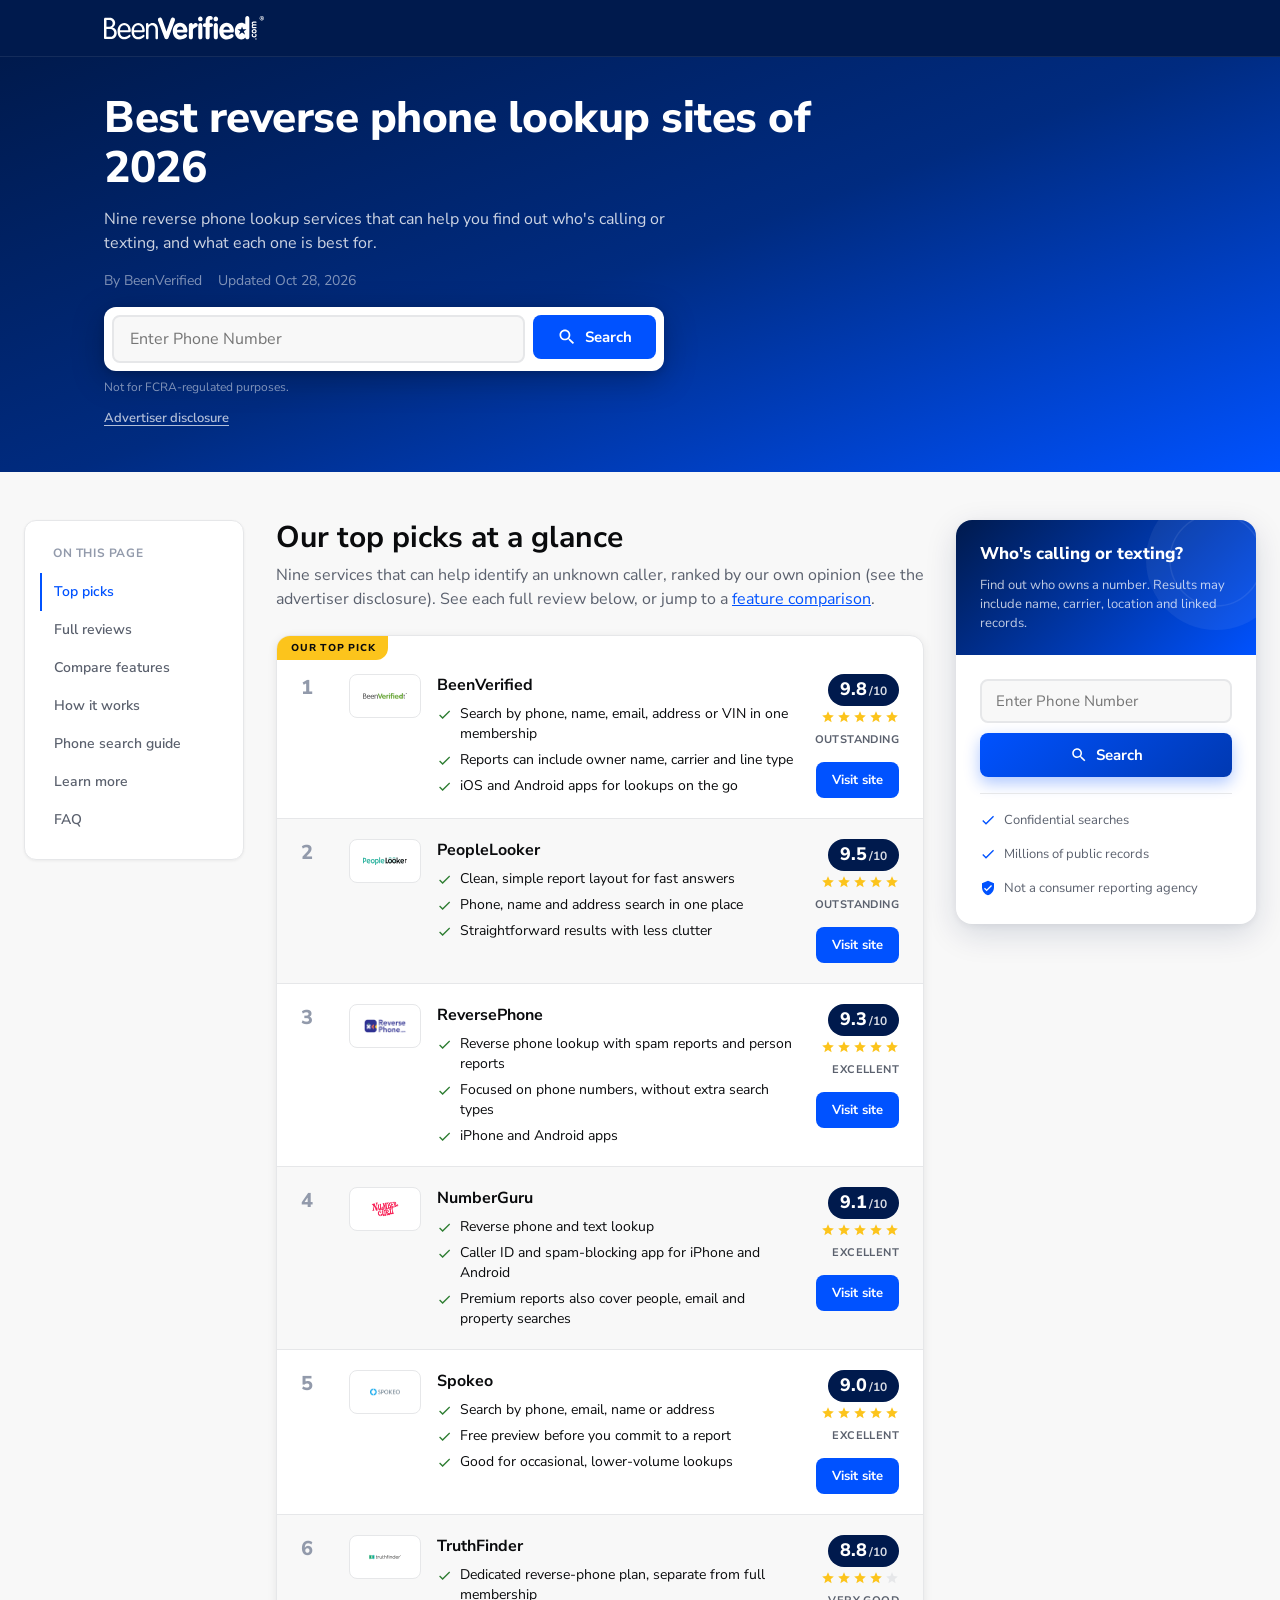
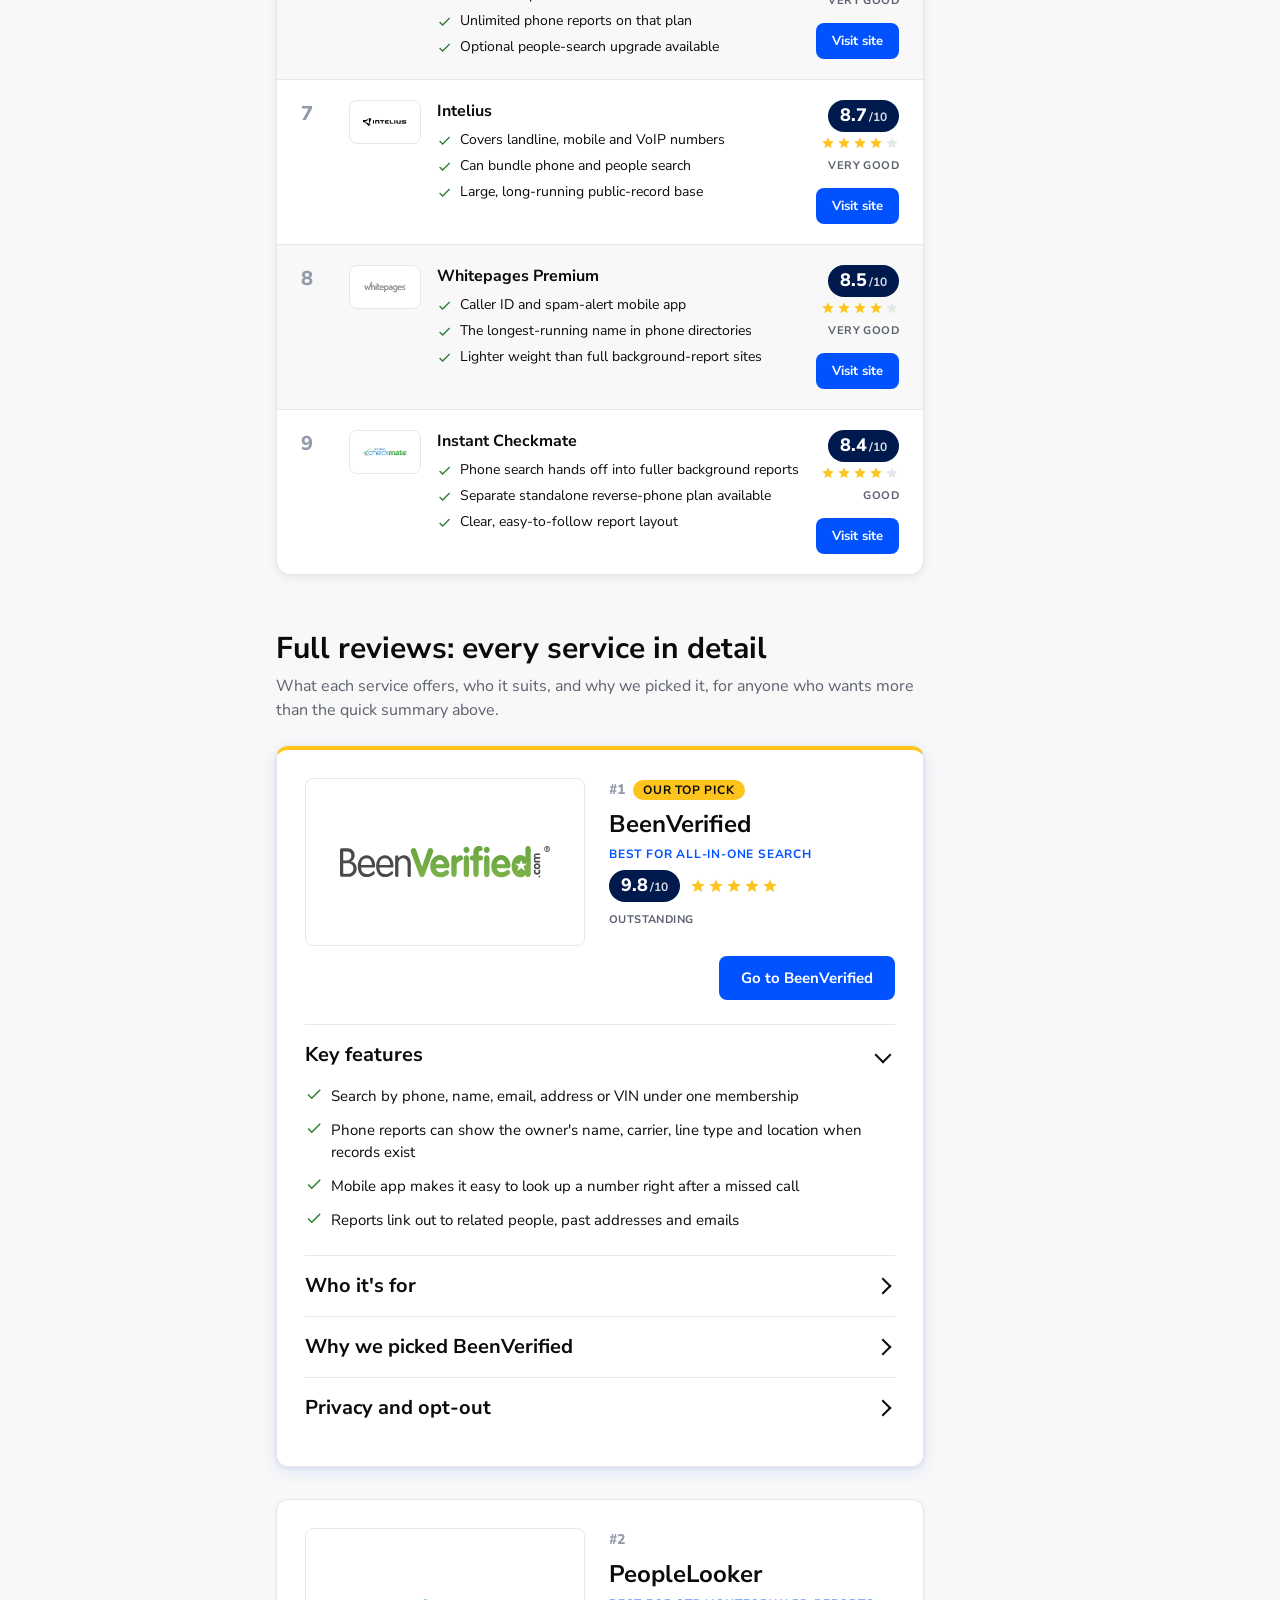
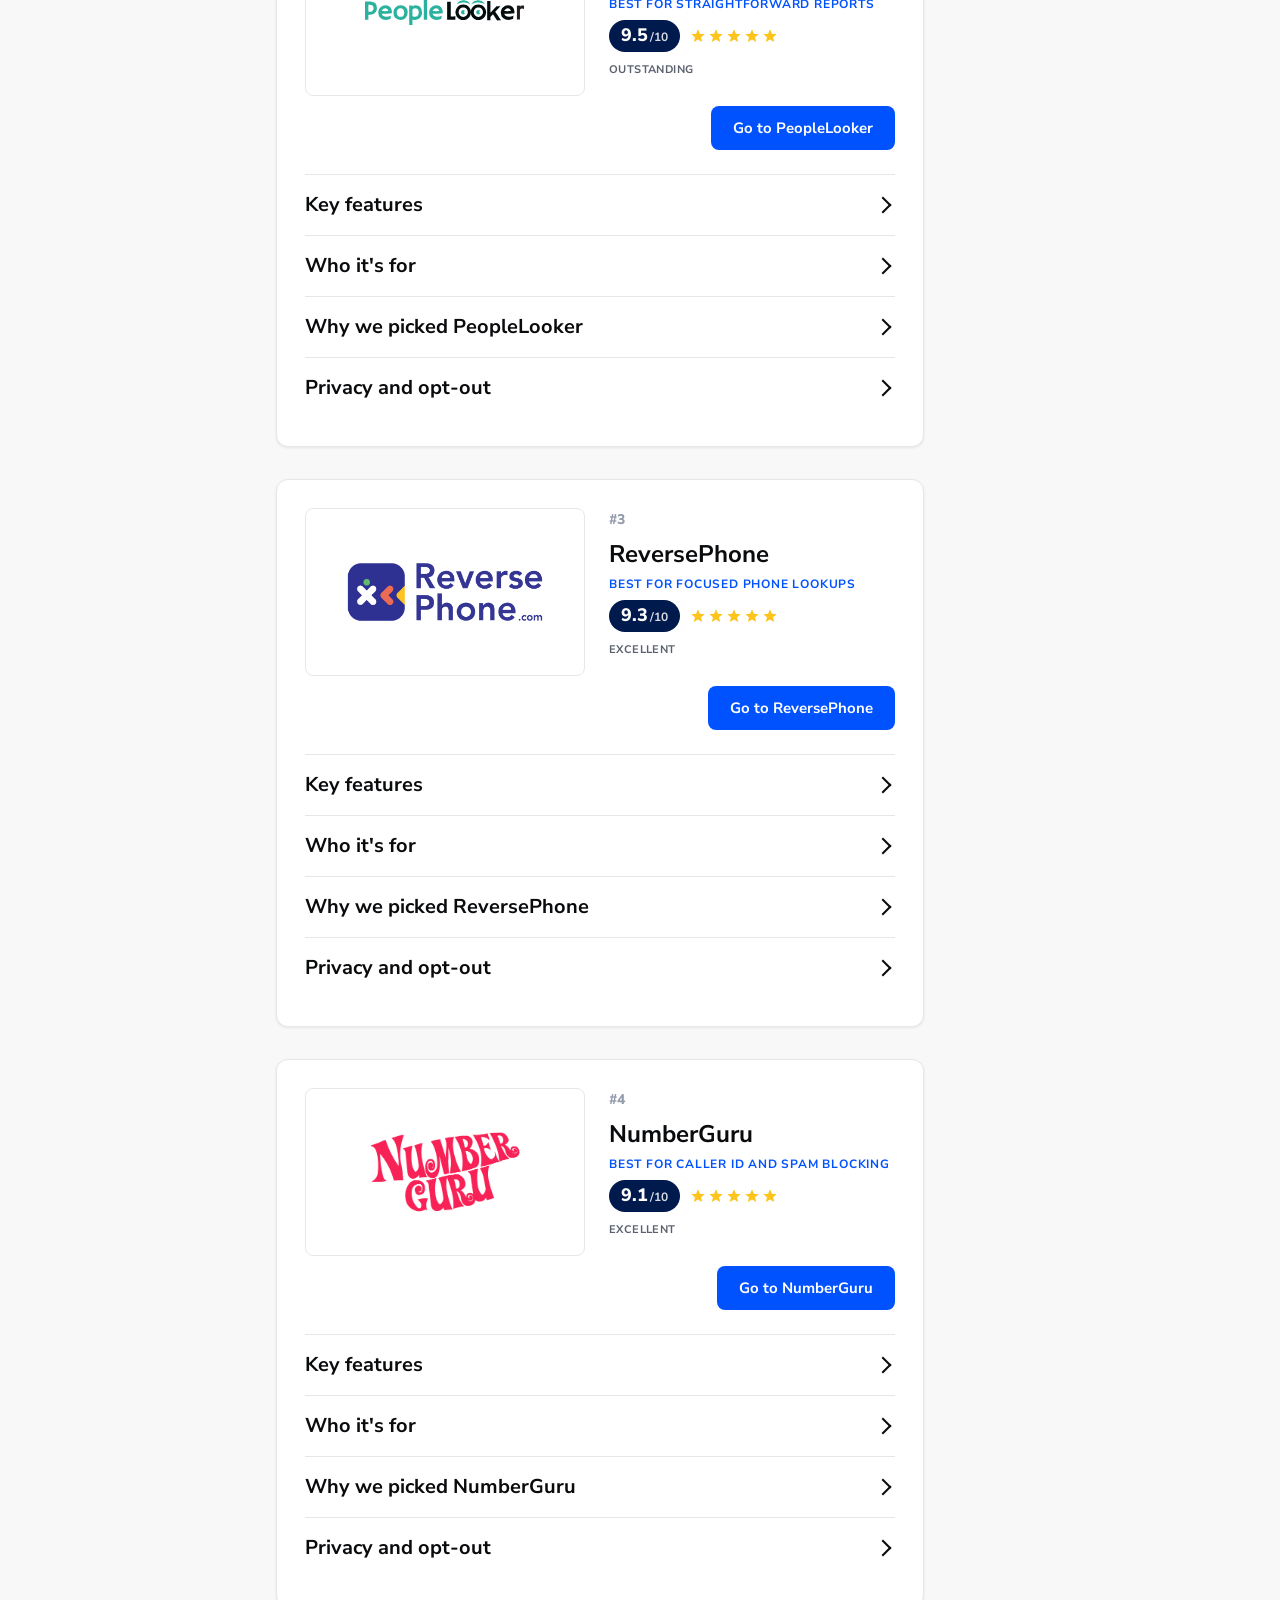
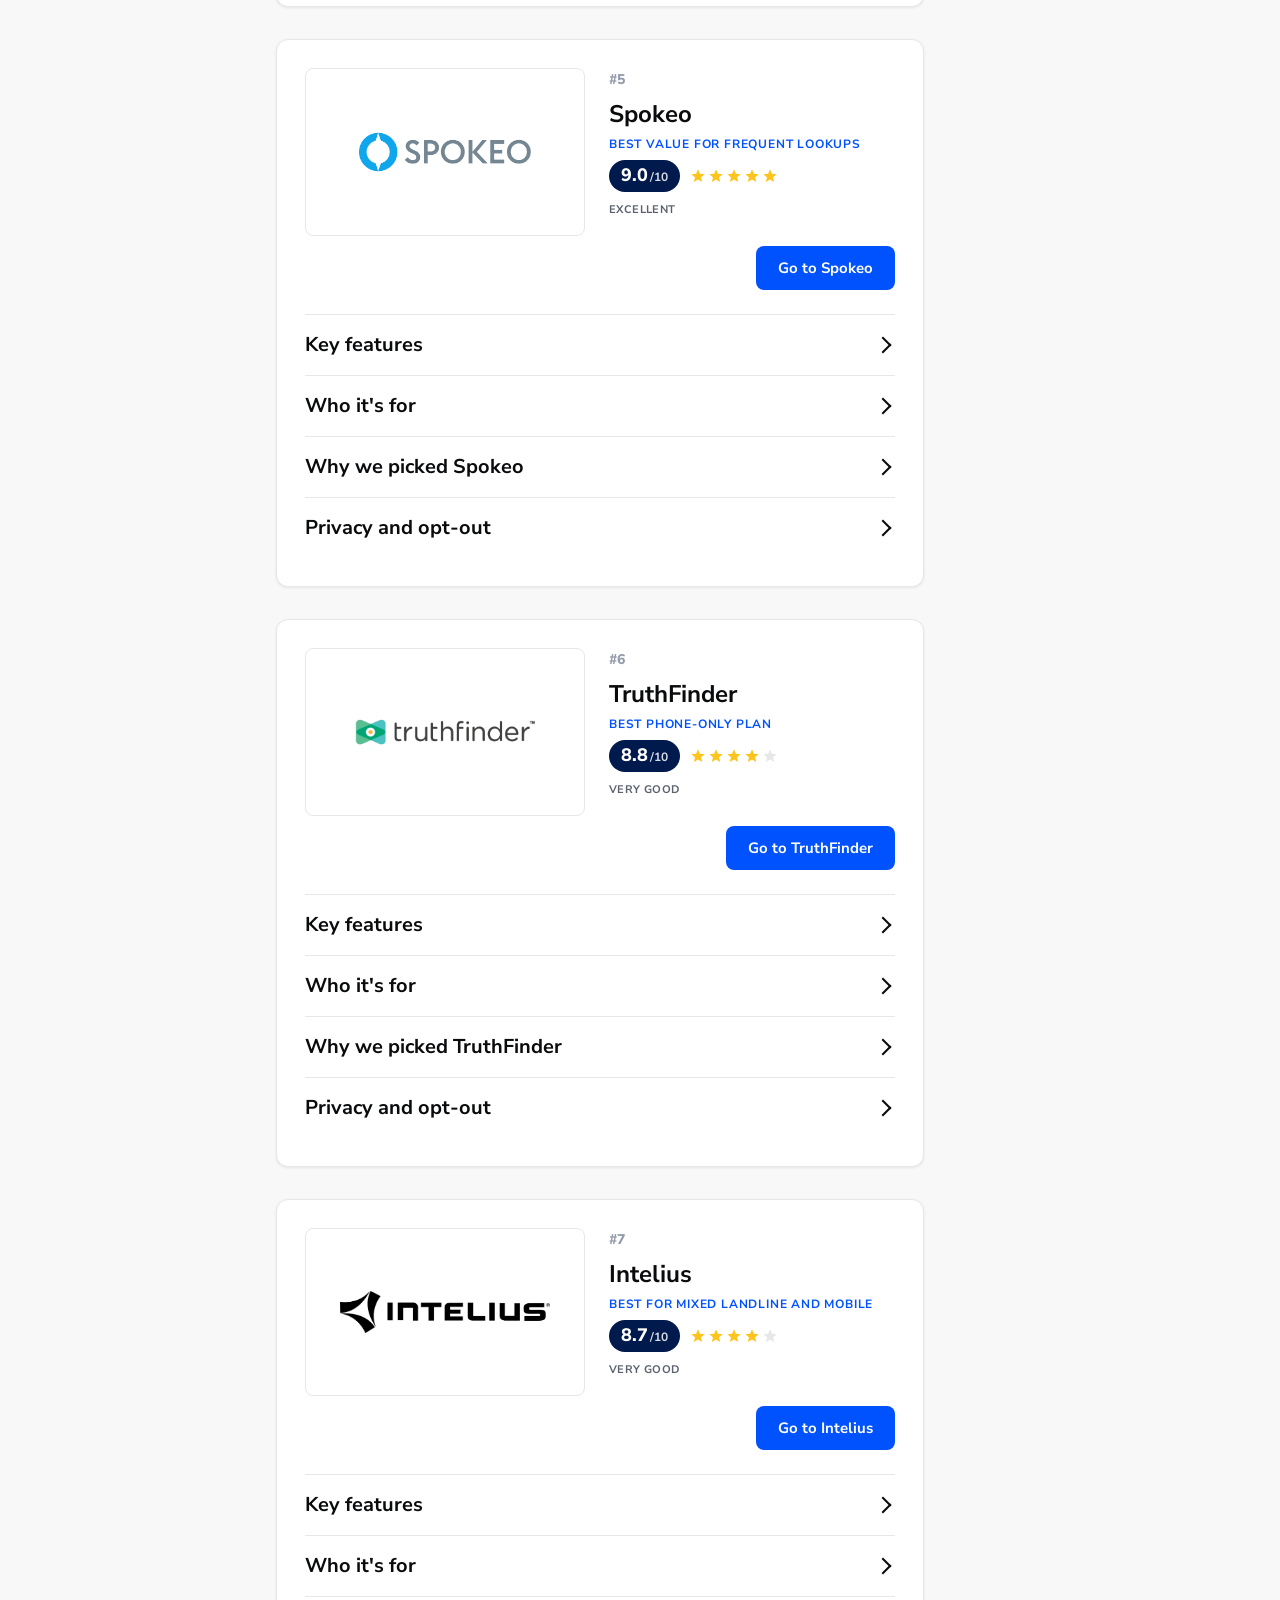
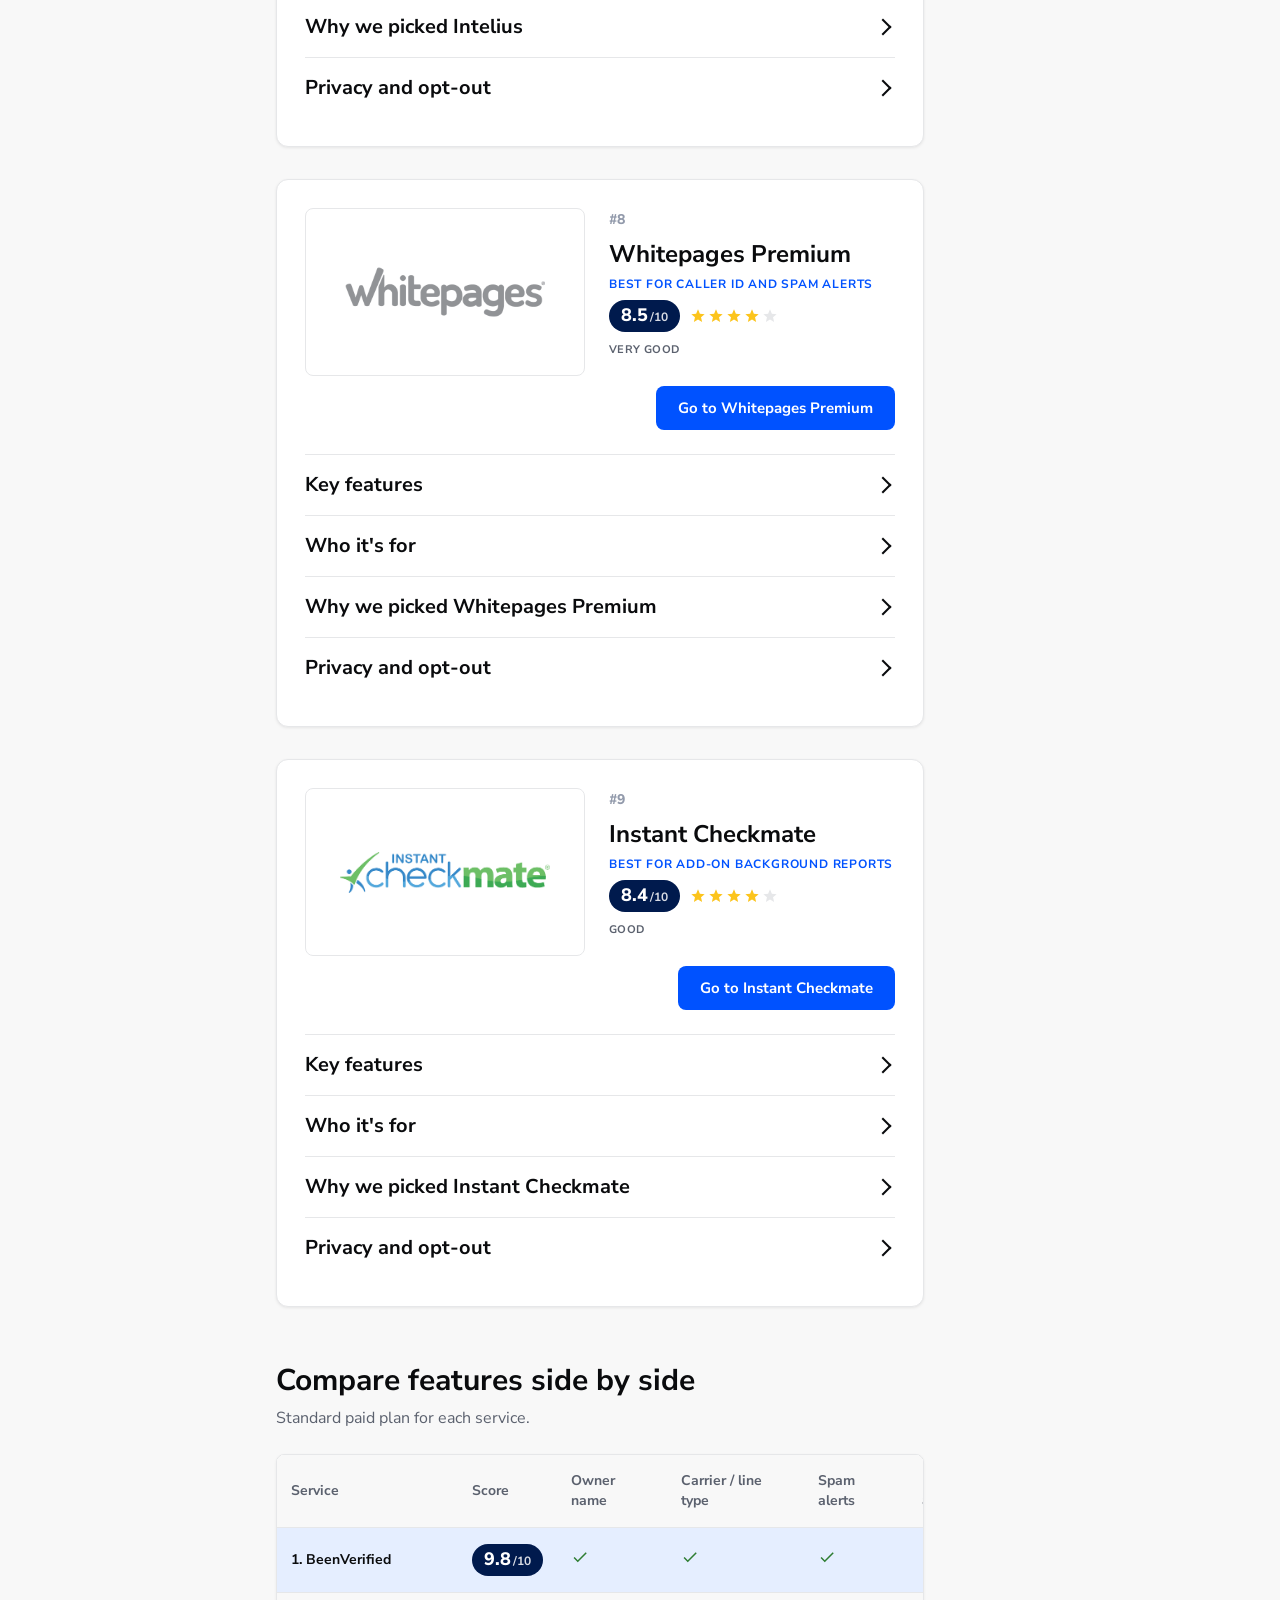
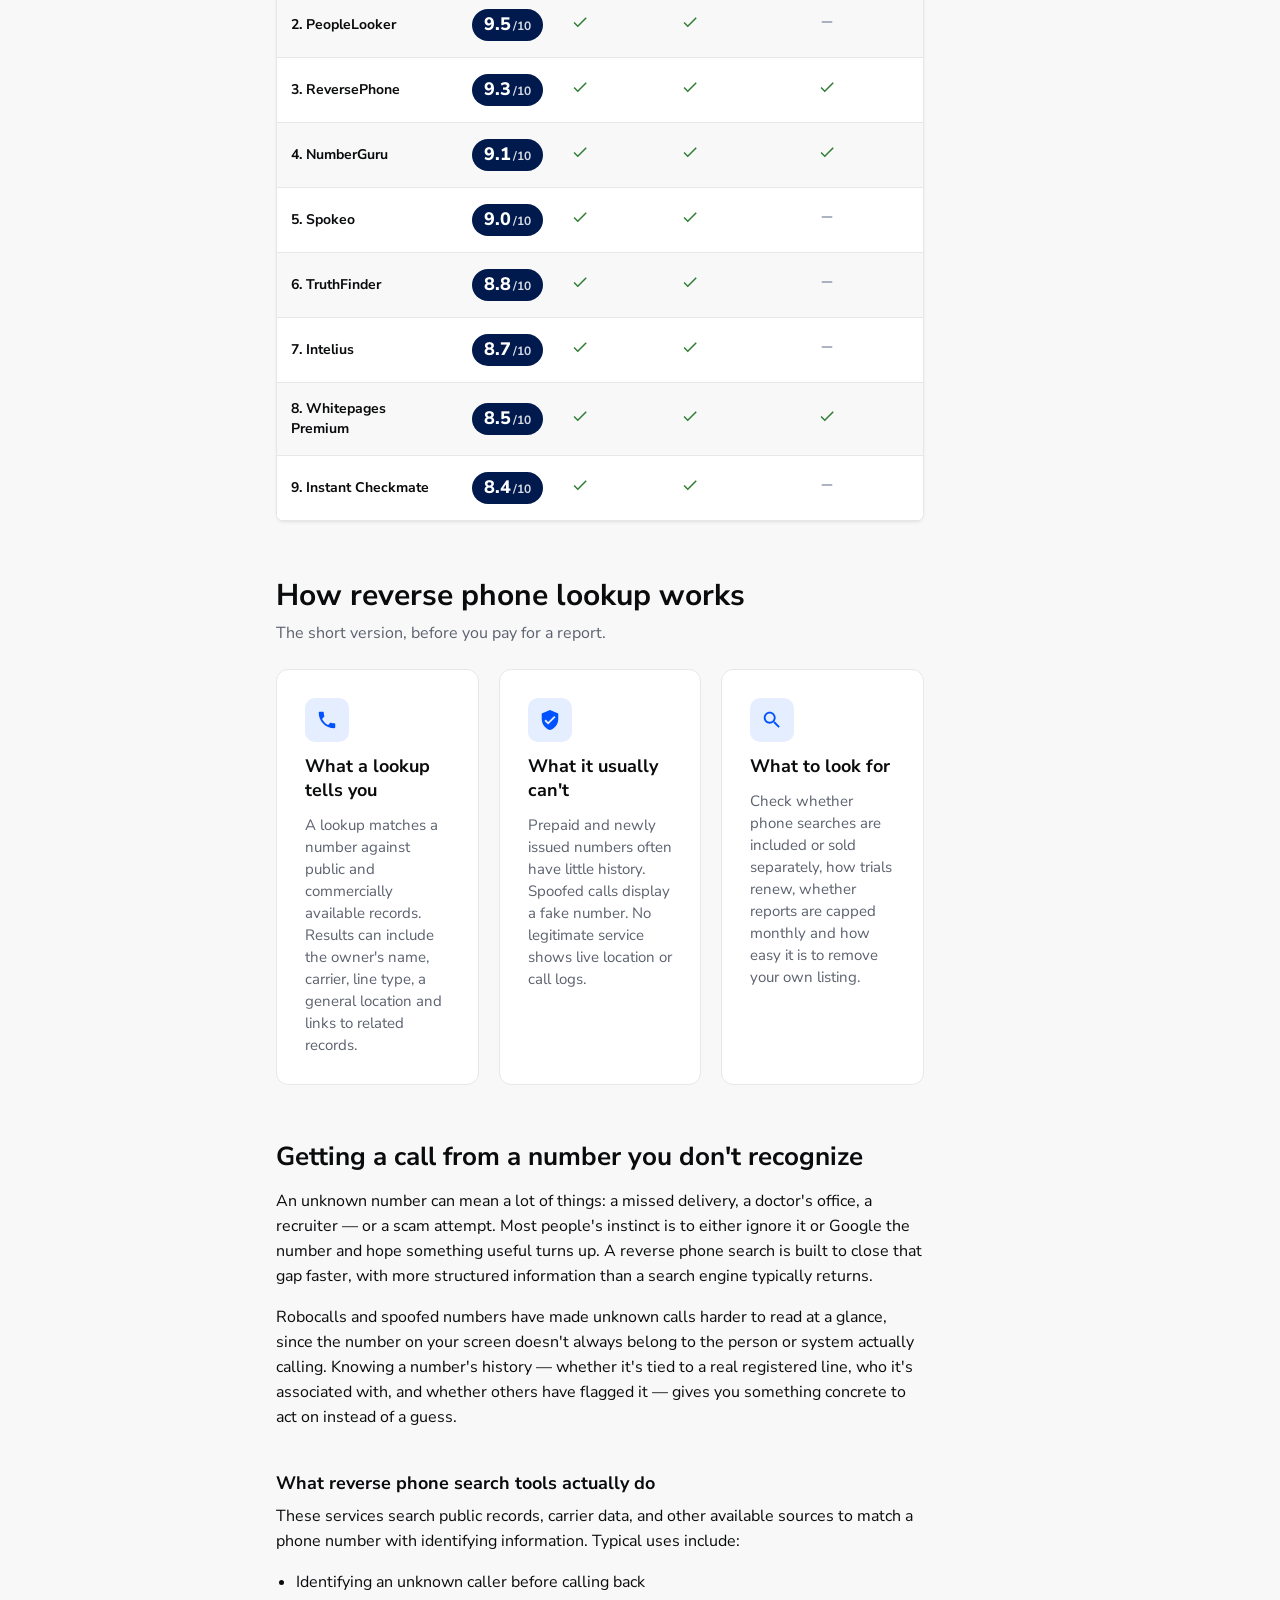
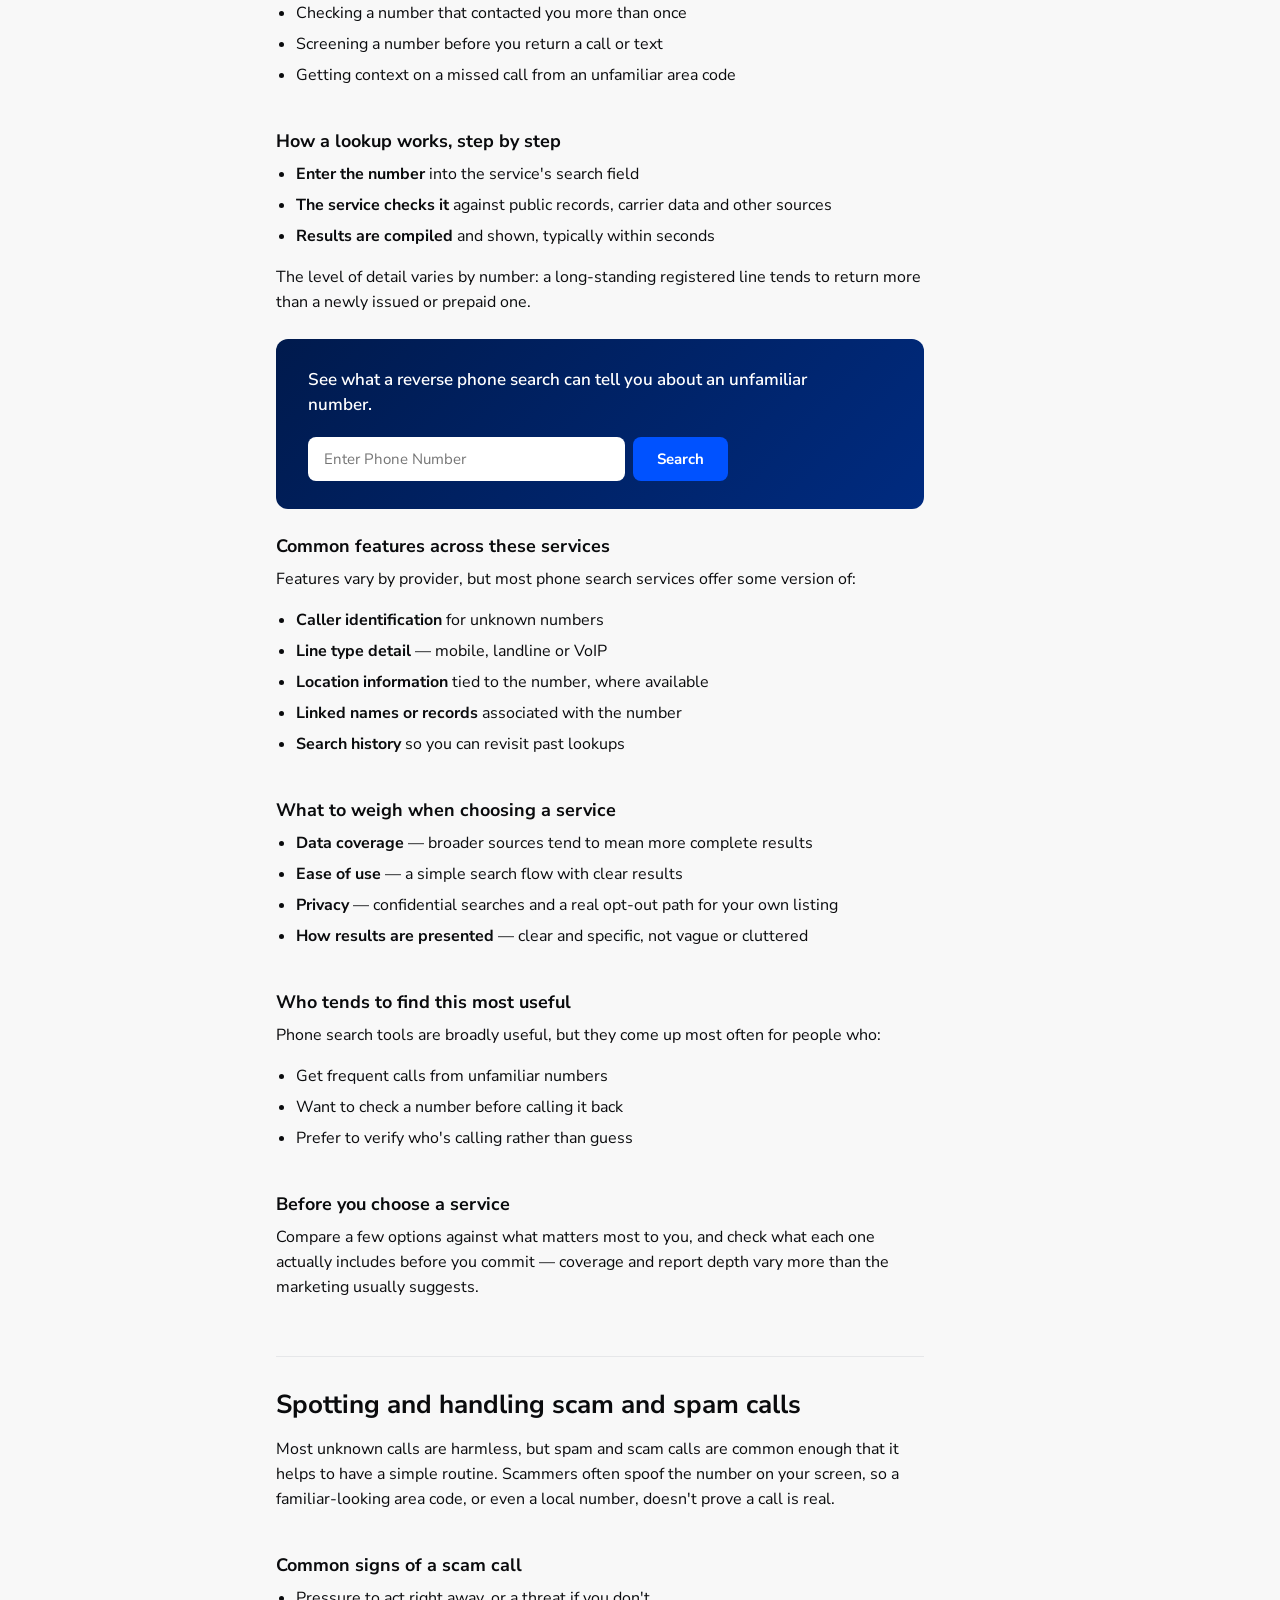
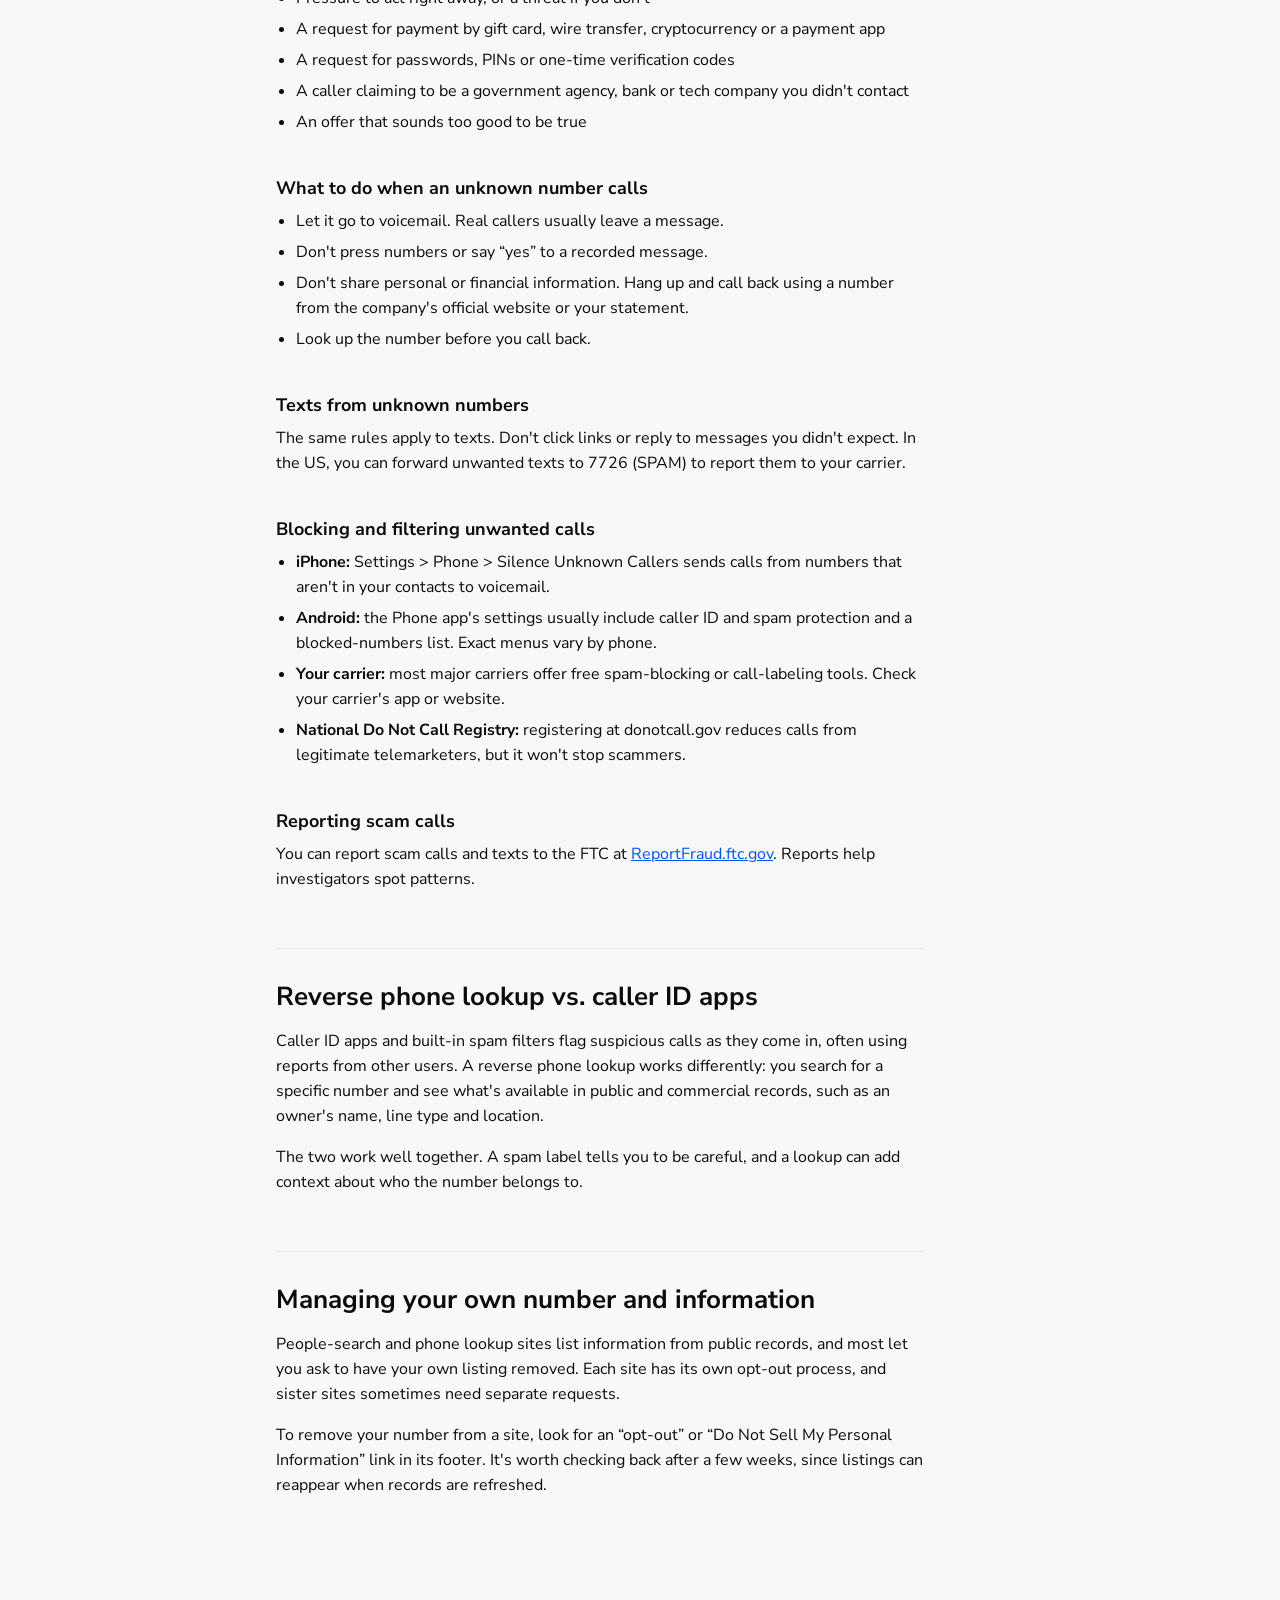
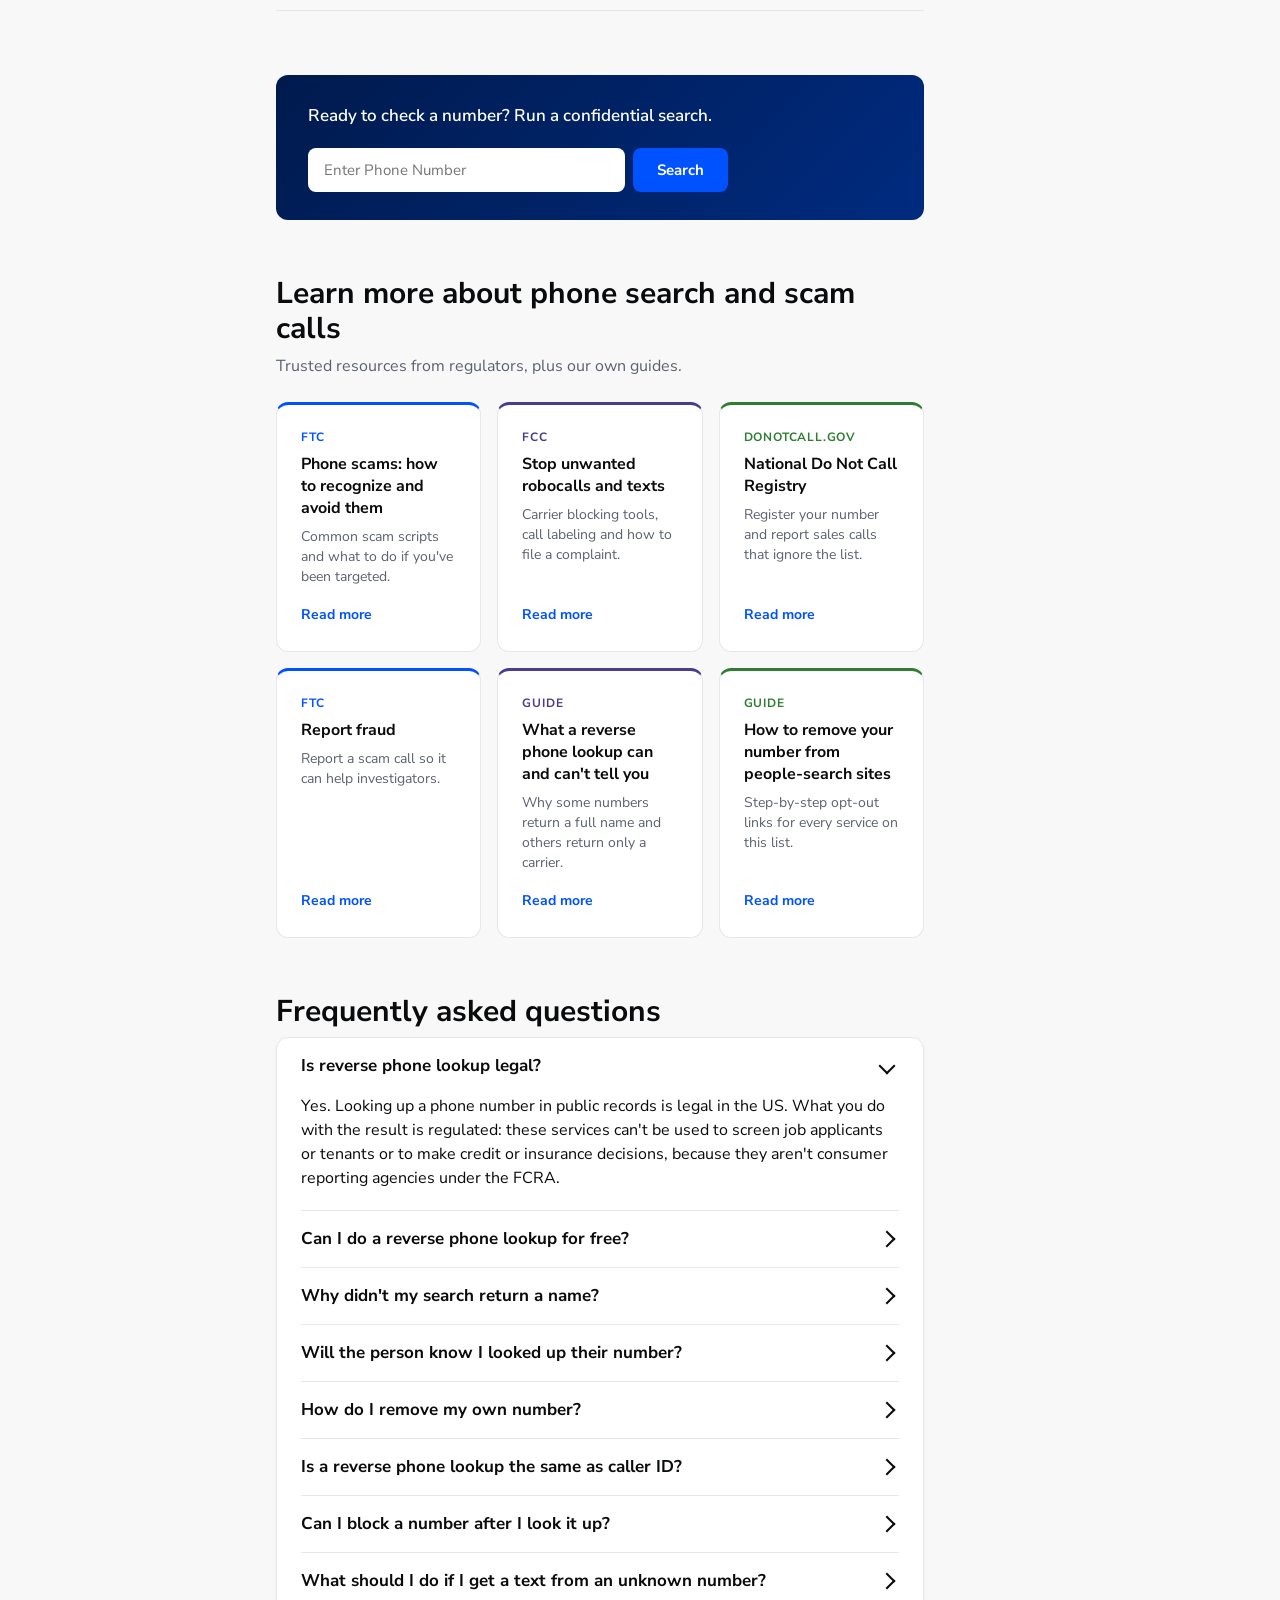
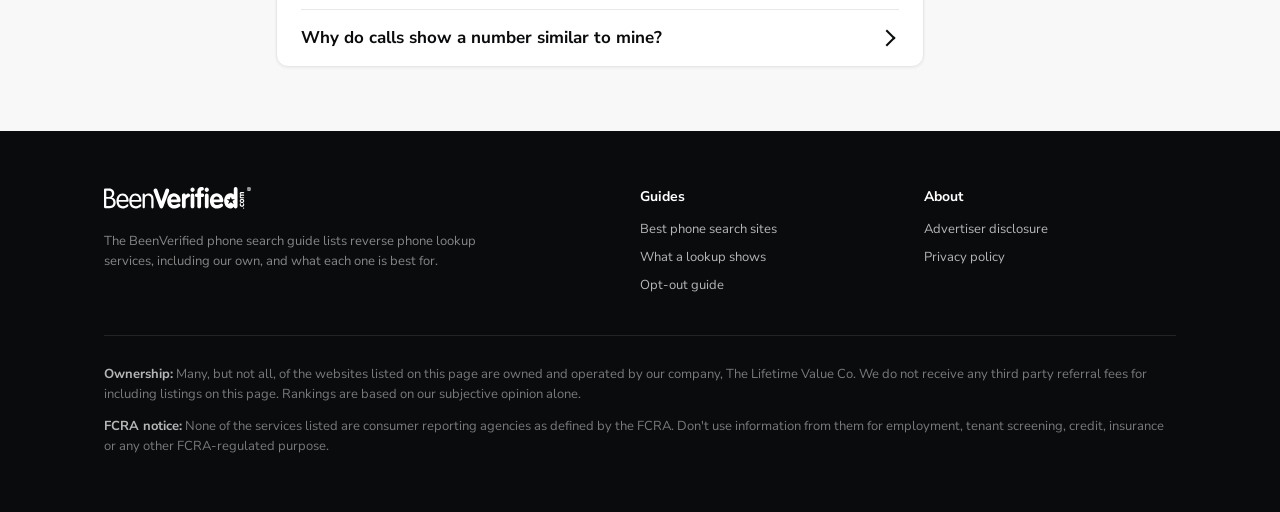
==== index.html @ 42749b8b "Publish phone-search preview (from phone-search-rankings 8deb5b1) Co-Authored-By: Claude Sonnet 5.5 " ====
<!doctype html>
<html lang="en">
<head>
<meta name="robots" content="noindex, nofollow">
<meta charset="utf-8">
<meta name="viewport" content="width=device-width, initial-scale=1">
<title>Best reverse phone lookup sites of 2026</title>
<meta name="description" content="Nine reverse phone lookup services that can help you find out who's calling or texting, and what each one is best for.">
<link rel="preconnect" href="https://fonts.googleapis.com">
<link rel="preconnect" href="https://fonts.gstatic.com" crossorigin>
<link href="https://fonts.googleapis.com/css2?family=Nunito+Sans:wght@400;600;700;800&amp;display=swap" rel="stylesheet">
<link rel="stylesheet" href="css/tokens.css?v=69221364">
<link rel="stylesheet" href="css/page.css?v=ebd0cfd0">
</head>
<body>
<div id="top">

<header class="site-header">
  <div class="wrap site-header-in"><img class="site-logo" src="assets/beenverified.svg" alt="BeenVerified phone search guide"></div>
</header>

<section class="hero">
  <div class="wrap hero-in">
    <h1 class="h1">Best reverse phone lookup sites of 2026</h1>
    <p class="hero-sub">Nine reverse phone lookup services that can help you find out who's calling or texting, and what each one is best for.</p>
    <div class="byline"><span>By BeenVerified</span><span>Updated Oct 28, 2026</span></div>
    <div class="hero-search">
      
<form role="search" class="search search-hero" action="https://www.beenverified.com/lp/596a06/1/landing" method="get" target="_blank" rel="noopener" data-loading-url="https://www.beenverified.com/lp/596a06/2/loading/2fa779">
  <label class="sr-only" for="phone">Phone number</label>
  <input id="phone" type="tel" inputmode="tel" autocomplete="tel-national" placeholder="Enter Phone Number">
  <button type="submit" class="btn btn-search"><svg class="ic " width="20" height="20" viewBox="0 0 24 24" aria-hidden="true"><path d="M15.5 14h-.79l-.28-.27C15.41 12.59 16 11.11 16 9.5 16 5.91 13.09 3 9.5 3S3 5.91 3 9.5 5.91 16 9.5 16c1.61 0 3.09-.59 4.23-1.57l.27.28v.79l5 4.99L20.49 19l-4.99-5zm-6 0C7.01 14 5 11.99 5 9.5S7.01 5 9.5 5 14 7.01 14 9.5 11.99 14 9.5 14z"/></svg> Search</button>
  <p class="search-error" id="phone-error" role="alert" hidden>Please enter a valid phone number, e.g. (212) 555-6789</p>
</form>
      <p class="hero-note">Not for FCRA-regulated purposes.</p>
    </div>
    <details class="disc" id="disclosure">
      <summary class="disc-sum">Advertiser disclosure</summary>
      <div class="disc-body"><p>Many, but not all, of the websites listed on this page are owned and operated by our company, The Lifetime Value Co. We do not receive any third party referral fees for including listings on this page.</p><p>Any opinions or recommendations expressed on this page are solely those of our company and are not influenced by any third party. Rankings are based on our subjective opinion alone. We do not feature all providers on the market.</p><p>We cannot guarantee that all information provided is necessarily 100% complete, accurate or up to date. The information which appears on this site is subject to change at any time.</p></div>
    </details>
  </div>
</section>

<nav aria-label="On this page" class="toc-horizontal">
  <div class="wrap toc-horizontal-in"><a href="#picks" class="tocnav-link" data-spy>Top picks</a><a href="#reviews" class="tocnav-link" data-spy>Reviews</a><a href="#compare" class="tocnav-link" data-spy>Compare</a><a href="#guide-what-it-shows" class="tocnav-link" data-spy>How it works</a><a href="#guide-opt-out" class="tocnav-link" data-spy>Guide</a><a href="#learn" class="tocnav-link" data-spy>Learn</a><a href="#faq" class="tocnav-link" data-spy>FAQ</a></div>
</nav>
<div class="sticky-cta">
  <div class="cta-in">
    <div class="cta-left"><svg class="ic cta-ic" width="18" height="18" viewBox="0 0 24 24" aria-hidden="true"><path d="M6.62 10.79c1.44 2.83 3.76 5.15 6.59 6.59l2.2-2.2c.27-.27.67-.36 1.02-.24 1.12.37 2.33.57 3.57.57.55 0 1 .45 1 1V20c0 .55-.45 1-1 1-9.39 0-17-7.61-17-17 0-.55.45-1 1-1h3.5c.55 0 1 .45 1 1 0 1.25.2 2.45.57 3.57.11.35.03.74-.25 1.02l-2.2 2.2z"/></svg><span class="cta-label">Know who's calling</span></div>
    <div class="cta-right">
      <a href="https://www.beenverified.com/lp/596a06/1/landing" target="_blank" rel="noopener" class="btn btn-cta"><svg class="ic " width="16" height="16" viewBox="0 0 24 24" aria-hidden="true"><path d="M15.5 14h-.79l-.28-.27C15.41 12.59 16 11.11 16 9.5 16 5.91 13.09 3 9.5 3S3 5.91 3 9.5 5.91 16 9.5 16c1.61 0 3.09-.59 4.23-1.57l.27.28v.79l5 4.99L20.49 19l-4.99-5zm-6 0C7.01 14 5 11.99 5 9.5S7.01 5 9.5 5 14 7.01 14 9.5 11.99 14 9.5 14z"/></svg> Search a number</a>
    </div>
  </div>
</div>
<nav aria-label="Table of contents" class="toc-mobile">
  <details>
    <summary>Table of contents<span class="chev" aria-hidden="true"></span></summary>
    <div class="toc-mobile-list"><a href="#picks" class="toc-mobile-link" data-spy>Top picks<span aria-hidden="true">&rarr;</span></a><a href="#reviews" class="toc-mobile-link" data-spy>Full reviews<span aria-hidden="true">&rarr;</span></a><a href="#compare" class="toc-mobile-link" data-spy>Compare features<span aria-hidden="true">&rarr;</span></a><a href="#guide-what-it-shows" class="toc-mobile-link" data-spy>How it works<span aria-hidden="true">&rarr;</span></a><a href="#guide-opt-out" class="toc-mobile-link" data-spy>Phone search guide<span aria-hidden="true">&rarr;</span></a><a href="#learn" class="toc-mobile-link" data-spy>Learn more<span aria-hidden="true">&rarr;</span></a><a href="#faq" class="toc-mobile-link" data-spy>FAQ<span aria-hidden="true">&rarr;</span></a></div>
  </details>
</nav>
<main class="content-grid">

<aside class="toc-col">
  <nav aria-label="Table of contents" class="toc-card">
    <span class="toc-card-title">On this page</span>
    <a href="#picks" class="toc-link" data-spy>Top picks</a><a href="#reviews" class="toc-link" data-spy>Full reviews</a><a href="#compare" class="toc-link" data-spy>Compare features</a><a href="#guide-what-it-shows" class="toc-link" data-spy>How it works</a><a href="#guide-opt-out" class="toc-link" data-spy>Phone search guide</a><a href="#learn" class="toc-link" data-spy>Learn more</a><a href="#faq" class="toc-link" data-spy>FAQ</a>
  </nav>
</aside>
<div class="main-col">

<section id="picks">
  <h2>Our top picks at a glance</h2>
  <p class="lede">Nine services that can help identify an unknown caller, ranked by our own opinion (see the advertiser disclosure). See each full review below, or jump to a <a href="#compare">feature comparison</a>.</p>
  <div class="picks">
      <div class="pick pick-first">
        <span class="pick-tag">Our top pick</span>
        <span class="pk-rank">1</span>
        <div class="pk-logo"><img src="assets/beenverified.svg" alt="BeenVerified"></div>
        <div class="pk-main">
          <span class="pk-name">BeenVerified</span>
          <ul class="pk-list"><li><svg class="ic ic-pro" width="15" height="15" viewBox="0 0 24 24" aria-hidden="true"><path d="M9 16.17 4.83 12l-1.42 1.41L9 19 21 7l-1.41-1.41z"/></svg><span>Search by phone, name, email, address or VIN in one membership</span></li><li><svg class="ic ic-pro" width="15" height="15" viewBox="0 0 24 24" aria-hidden="true"><path d="M9 16.17 4.83 12l-1.42 1.41L9 19 21 7l-1.41-1.41z"/></svg><span>Reports can include owner name, carrier and line type</span></li><li><svg class="ic ic-pro" width="15" height="15" viewBox="0 0 24 24" aria-hidden="true"><path d="M9 16.17 4.83 12l-1.42 1.41L9 19 21 7l-1.41-1.41z"/></svg><span>iOS and Android apps for lookups on the go</span></li></ul>
        </div>
        <div class="pk-side">
          <div class="pk-score"><span class="score-pill">9.8<span>/10</span></span><span class="pk-extra"><span class="stars" role="img" aria-label="9.8 out of 10"><svg class="ic star-on" width="14" height="14" viewBox="0 0 24 24" aria-hidden="true"><path d="M12 17.27 18.18 21l-1.64-7.03L22 9.24l-7.19-.61L12 2 9.19 8.63 2 9.24l5.46 4.73L5.82 21z"/></svg><svg class="ic star-on" width="14" height="14" viewBox="0 0 24 24" aria-hidden="true"><path d="M12 17.27 18.18 21l-1.64-7.03L22 9.24l-7.19-.61L12 2 9.19 8.63 2 9.24l5.46 4.73L5.82 21z"/></svg><svg class="ic star-on" width="14" height="14" viewBox="0 0 24 24" aria-hidden="true"><path d="M12 17.27 18.18 21l-1.64-7.03L22 9.24l-7.19-.61L12 2 9.19 8.63 2 9.24l5.46 4.73L5.82 21z"/></svg><svg class="ic star-on" width="14" height="14" viewBox="0 0 24 24" aria-hidden="true"><path d="M12 17.27 18.18 21l-1.64-7.03L22 9.24l-7.19-.61L12 2 9.19 8.63 2 9.24l5.46 4.73L5.82 21z"/></svg><svg class="ic star-on" width="14" height="14" viewBox="0 0 24 24" aria-hidden="true"><path d="M12 17.27 18.18 21l-1.64-7.03L22 9.24l-7.19-.61L12 2 9.19 8.63 2 9.24l5.46 4.73L5.82 21z"/></svg></span></span><span class="pk-extra score-label">Outstanding</span></div>
          <div class="pk-cta"><a href="https://www.beenverified.com/lp/596a06/1/landing" target="_blank" rel="noopener" class="btn btn-sm">Visit site</a></div>
        </div>
      </div>
      <div class="pick">
        
        <span class="pk-rank">2</span>
        <div class="pk-logo"><img src="assets/peoplelooker.svg" alt="PeopleLooker"></div>
        <div class="pk-main">
          <span class="pk-name">PeopleLooker</span>
          <ul class="pk-list"><li><svg class="ic ic-pro" width="15" height="15" viewBox="0 0 24 24" aria-hidden="true"><path d="M9 16.17 4.83 12l-1.42 1.41L9 19 21 7l-1.41-1.41z"/></svg><span>Clean, simple report layout for fast answers</span></li><li><svg class="ic ic-pro" width="15" height="15" viewBox="0 0 24 24" aria-hidden="true"><path d="M9 16.17 4.83 12l-1.42 1.41L9 19 21 7l-1.41-1.41z"/></svg><span>Phone, name and address search in one place</span></li><li><svg class="ic ic-pro" width="15" height="15" viewBox="0 0 24 24" aria-hidden="true"><path d="M9 16.17 4.83 12l-1.42 1.41L9 19 21 7l-1.41-1.41z"/></svg><span>Straightforward results with less clutter</span></li></ul>
        </div>
        <div class="pk-side">
          <div class="pk-score"><span class="score-pill">9.5<span>/10</span></span><span class="pk-extra"><span class="stars" role="img" aria-label="9.5 out of 10"><svg class="ic star-on" width="14" height="14" viewBox="0 0 24 24" aria-hidden="true"><path d="M12 17.27 18.18 21l-1.64-7.03L22 9.24l-7.19-.61L12 2 9.19 8.63 2 9.24l5.46 4.73L5.82 21z"/></svg><svg class="ic star-on" width="14" height="14" viewBox="0 0 24 24" aria-hidden="true"><path d="M12 17.27 18.18 21l-1.64-7.03L22 9.24l-7.19-.61L12 2 9.19 8.63 2 9.24l5.46 4.73L5.82 21z"/></svg><svg class="ic star-on" width="14" height="14" viewBox="0 0 24 24" aria-hidden="true"><path d="M12 17.27 18.18 21l-1.64-7.03L22 9.24l-7.19-.61L12 2 9.19 8.63 2 9.24l5.46 4.73L5.82 21z"/></svg><svg class="ic star-on" width="14" height="14" viewBox="0 0 24 24" aria-hidden="true"><path d="M12 17.27 18.18 21l-1.64-7.03L22 9.24l-7.19-.61L12 2 9.19 8.63 2 9.24l5.46 4.73L5.82 21z"/></svg><svg class="ic star-on" width="14" height="14" viewBox="0 0 24 24" aria-hidden="true"><path d="M12 17.27 18.18 21l-1.64-7.03L22 9.24l-7.19-.61L12 2 9.19 8.63 2 9.24l5.46 4.73L5.82 21z"/></svg></span></span><span class="pk-extra score-label">Outstanding</span></div>
          <div class="pk-cta"><a href="https://www.peoplelooker.com" target="_blank" rel="noopener" class="btn btn-sm">Visit site</a></div>
        </div>
      </div>
      <div class="pick">
        
        <span class="pk-rank">3</span>
        <div class="pk-logo"><img src="assets/reversephone.png" alt="ReversePhone"></div>
        <div class="pk-main">
          <span class="pk-name">ReversePhone</span>
          <ul class="pk-list"><li><svg class="ic ic-pro" width="15" height="15" viewBox="0 0 24 24" aria-hidden="true"><path d="M9 16.17 4.83 12l-1.42 1.41L9 19 21 7l-1.41-1.41z"/></svg><span>Reverse phone lookup with spam reports and person reports</span></li><li><svg class="ic ic-pro" width="15" height="15" viewBox="0 0 24 24" aria-hidden="true"><path d="M9 16.17 4.83 12l-1.42 1.41L9 19 21 7l-1.41-1.41z"/></svg><span>Focused on phone numbers, without extra search types</span></li><li><svg class="ic ic-pro" width="15" height="15" viewBox="0 0 24 24" aria-hidden="true"><path d="M9 16.17 4.83 12l-1.42 1.41L9 19 21 7l-1.41-1.41z"/></svg><span>iPhone and Android apps</span></li></ul>
        </div>
        <div class="pk-side">
          <div class="pk-score"><span class="score-pill">9.3<span>/10</span></span><span class="pk-extra"><span class="stars" role="img" aria-label="9.3 out of 10"><svg class="ic star-on" width="14" height="14" viewBox="0 0 24 24" aria-hidden="true"><path d="M12 17.27 18.18 21l-1.64-7.03L22 9.24l-7.19-.61L12 2 9.19 8.63 2 9.24l5.46 4.73L5.82 21z"/></svg><svg class="ic star-on" width="14" height="14" viewBox="0 0 24 24" aria-hidden="true"><path d="M12 17.27 18.18 21l-1.64-7.03L22 9.24l-7.19-.61L12 2 9.19 8.63 2 9.24l5.46 4.73L5.82 21z"/></svg><svg class="ic star-on" width="14" height="14" viewBox="0 0 24 24" aria-hidden="true"><path d="M12 17.27 18.18 21l-1.64-7.03L22 9.24l-7.19-.61L12 2 9.19 8.63 2 9.24l5.46 4.73L5.82 21z"/></svg><svg class="ic star-on" width="14" height="14" viewBox="0 0 24 24" aria-hidden="true"><path d="M12 17.27 18.18 21l-1.64-7.03L22 9.24l-7.19-.61L12 2 9.19 8.63 2 9.24l5.46 4.73L5.82 21z"/></svg><svg class="ic star-on" width="14" height="14" viewBox="0 0 24 24" aria-hidden="true"><path d="M12 17.27 18.18 21l-1.64-7.03L22 9.24l-7.19-.61L12 2 9.19 8.63 2 9.24l5.46 4.73L5.82 21z"/></svg></span></span><span class="pk-extra score-label">Excellent</span></div>
          <div class="pk-cta"><a href="https://www.reversephone.com" target="_blank" rel="noopener" class="btn btn-sm">Visit site</a></div>
        </div>
      </div>
      <div class="pick">
        
        <span class="pk-rank">4</span>
        <div class="pk-logo"><img src="assets/numberguru.png" alt="NumberGuru"></div>
        <div class="pk-main">
          <span class="pk-name">NumberGuru</span>
          <ul class="pk-list"><li><svg class="ic ic-pro" width="15" height="15" viewBox="0 0 24 24" aria-hidden="true"><path d="M9 16.17 4.83 12l-1.42 1.41L9 19 21 7l-1.41-1.41z"/></svg><span>Reverse phone and text lookup</span></li><li><svg class="ic ic-pro" width="15" height="15" viewBox="0 0 24 24" aria-hidden="true"><path d="M9 16.17 4.83 12l-1.42 1.41L9 19 21 7l-1.41-1.41z"/></svg><span>Caller ID and spam-blocking app for iPhone and Android</span></li><li><svg class="ic ic-pro" width="15" height="15" viewBox="0 0 24 24" aria-hidden="true"><path d="M9 16.17 4.83 12l-1.42 1.41L9 19 21 7l-1.41-1.41z"/></svg><span>Premium reports also cover people, email and property searches</span></li></ul>
        </div>
        <div class="pk-side">
          <div class="pk-score"><span class="score-pill">9.1<span>/10</span></span><span class="pk-extra"><span class="stars" role="img" aria-label="9.1 out of 10"><svg class="ic star-on" width="14" height="14" viewBox="0 0 24 24" aria-hidden="true"><path d="M12 17.27 18.18 21l-1.64-7.03L22 9.24l-7.19-.61L12 2 9.19 8.63 2 9.24l5.46 4.73L5.82 21z"/></svg><svg class="ic star-on" width="14" height="14" viewBox="0 0 24 24" aria-hidden="true"><path d="M12 17.27 18.18 21l-1.64-7.03L22 9.24l-7.19-.61L12 2 9.19 8.63 2 9.24l5.46 4.73L5.82 21z"/></svg><svg class="ic star-on" width="14" height="14" viewBox="0 0 24 24" aria-hidden="true"><path d="M12 17.27 18.18 21l-1.64-7.03L22 9.24l-7.19-.61L12 2 9.19 8.63 2 9.24l5.46 4.73L5.82 21z"/></svg><svg class="ic star-on" width="14" height="14" viewBox="0 0 24 24" aria-hidden="true"><path d="M12 17.27 18.18 21l-1.64-7.03L22 9.24l-7.19-.61L12 2 9.19 8.63 2 9.24l5.46 4.73L5.82 21z"/></svg><svg class="ic star-on" width="14" height="14" viewBox="0 0 24 24" aria-hidden="true"><path d="M12 17.27 18.18 21l-1.64-7.03L22 9.24l-7.19-.61L12 2 9.19 8.63 2 9.24l5.46 4.73L5.82 21z"/></svg></span></span><span class="pk-extra score-label">Excellent</span></div>
          <div class="pk-cta"><a href="https://www.numberguru.com" target="_blank" rel="noopener" class="btn btn-sm">Visit site</a></div>
        </div>
      </div>
      <div class="pick">
        
        <span class="pk-rank">5</span>
        <div class="pk-logo"><img src="assets/spokeo.png" alt="Spokeo"></div>
        <div class="pk-main">
          <span class="pk-name">Spokeo</span>
          <ul class="pk-list"><li><svg class="ic ic-pro" width="15" height="15" viewBox="0 0 24 24" aria-hidden="true"><path d="M9 16.17 4.83 12l-1.42 1.41L9 19 21 7l-1.41-1.41z"/></svg><span>Search by phone, email, name or address</span></li><li><svg class="ic ic-pro" width="15" height="15" viewBox="0 0 24 24" aria-hidden="true"><path d="M9 16.17 4.83 12l-1.42 1.41L9 19 21 7l-1.41-1.41z"/></svg><span>Free preview before you commit to a report</span></li><li><svg class="ic ic-pro" width="15" height="15" viewBox="0 0 24 24" aria-hidden="true"><path d="M9 16.17 4.83 12l-1.42 1.41L9 19 21 7l-1.41-1.41z"/></svg><span>Good for occasional, lower-volume lookups</span></li></ul>
        </div>
        <div class="pk-side">
          <div class="pk-score"><span class="score-pill">9.0<span>/10</span></span><span class="pk-extra"><span class="stars" role="img" aria-label="9.0 out of 10"><svg class="ic star-on" width="14" height="14" viewBox="0 0 24 24" aria-hidden="true"><path d="M12 17.27 18.18 21l-1.64-7.03L22 9.24l-7.19-.61L12 2 9.19 8.63 2 9.24l5.46 4.73L5.82 21z"/></svg><svg class="ic star-on" width="14" height="14" viewBox="0 0 24 24" aria-hidden="true"><path d="M12 17.27 18.18 21l-1.64-7.03L22 9.24l-7.19-.61L12 2 9.19 8.63 2 9.24l5.46 4.73L5.82 21z"/></svg><svg class="ic star-on" width="14" height="14" viewBox="0 0 24 24" aria-hidden="true"><path d="M12 17.27 18.18 21l-1.64-7.03L22 9.24l-7.19-.61L12 2 9.19 8.63 2 9.24l5.46 4.73L5.82 21z"/></svg><svg class="ic star-on" width="14" height="14" viewBox="0 0 24 24" aria-hidden="true"><path d="M12 17.27 18.18 21l-1.64-7.03L22 9.24l-7.19-.61L12 2 9.19 8.63 2 9.24l5.46 4.73L5.82 21z"/></svg><svg class="ic star-on" width="14" height="14" viewBox="0 0 24 24" aria-hidden="true"><path d="M12 17.27 18.18 21l-1.64-7.03L22 9.24l-7.19-.61L12 2 9.19 8.63 2 9.24l5.46 4.73L5.82 21z"/></svg></span></span><span class="pk-extra score-label">Excellent</span></div>
          <div class="pk-cta"><a href="https://www.spokeo.com" target="_blank" rel="nofollow noopener" class="btn btn-sm">Visit site</a></div>
        </div>
      </div>
      <div class="pick">
        
        <span class="pk-rank">6</span>
        <div class="pk-logo"><img src="assets/truthfinder.png" alt="TruthFinder"></div>
        <div class="pk-main">
          <span class="pk-name">TruthFinder</span>
          <ul class="pk-list"><li><svg class="ic ic-pro" width="15" height="15" viewBox="0 0 24 24" aria-hidden="true"><path d="M9 16.17 4.83 12l-1.42 1.41L9 19 21 7l-1.41-1.41z"/></svg><span>Dedicated reverse-phone plan, separate from full membership</span></li><li><svg class="ic ic-pro" width="15" height="15" viewBox="0 0 24 24" aria-hidden="true"><path d="M9 16.17 4.83 12l-1.42 1.41L9 19 21 7l-1.41-1.41z"/></svg><span>Unlimited phone reports on that plan</span></li><li><svg class="ic ic-pro" width="15" height="15" viewBox="0 0 24 24" aria-hidden="true"><path d="M9 16.17 4.83 12l-1.42 1.41L9 19 21 7l-1.41-1.41z"/></svg><span>Optional people-search upgrade available</span></li></ul>
        </div>
        <div class="pk-side">
          <div class="pk-score"><span class="score-pill">8.8<span>/10</span></span><span class="pk-extra"><span class="stars" role="img" aria-label="8.8 out of 10"><svg class="ic star-on" width="14" height="14" viewBox="0 0 24 24" aria-hidden="true"><path d="M12 17.27 18.18 21l-1.64-7.03L22 9.24l-7.19-.61L12 2 9.19 8.63 2 9.24l5.46 4.73L5.82 21z"/></svg><svg class="ic star-on" width="14" height="14" viewBox="0 0 24 24" aria-hidden="true"><path d="M12 17.27 18.18 21l-1.64-7.03L22 9.24l-7.19-.61L12 2 9.19 8.63 2 9.24l5.46 4.73L5.82 21z"/></svg><svg class="ic star-on" width="14" height="14" viewBox="0 0 24 24" aria-hidden="true"><path d="M12 17.27 18.18 21l-1.64-7.03L22 9.24l-7.19-.61L12 2 9.19 8.63 2 9.24l5.46 4.73L5.82 21z"/></svg><svg class="ic star-on" width="14" height="14" viewBox="0 0 24 24" aria-hidden="true"><path d="M12 17.27 18.18 21l-1.64-7.03L22 9.24l-7.19-.61L12 2 9.19 8.63 2 9.24l5.46 4.73L5.82 21z"/></svg><svg class="ic star-off" width="14" height="14" viewBox="0 0 24 24" aria-hidden="true"><path d="M12 17.27 18.18 21l-1.64-7.03L22 9.24l-7.19-.61L12 2 9.19 8.63 2 9.24l5.46 4.73L5.82 21z"/></svg></span></span><span class="pk-extra score-label">Very good</span></div>
          <div class="pk-cta"><a href="https://www.truthfinder.com" target="_blank" rel="nofollow noopener" class="btn btn-sm">Visit site</a></div>
        </div>
      </div>
      <div class="pick">
        
        <span class="pk-rank">7</span>
        <div class="pk-logo"><img src="assets/intelius.png" alt="Intelius"></div>
        <div class="pk-main">
          <span class="pk-name">Intelius</span>
          <ul class="pk-list"><li><svg class="ic ic-pro" width="15" height="15" viewBox="0 0 24 24" aria-hidden="true"><path d="M9 16.17 4.83 12l-1.42 1.41L9 19 21 7l-1.41-1.41z"/></svg><span>Covers landline, mobile and VoIP numbers</span></li><li><svg class="ic ic-pro" width="15" height="15" viewBox="0 0 24 24" aria-hidden="true"><path d="M9 16.17 4.83 12l-1.42 1.41L9 19 21 7l-1.41-1.41z"/></svg><span>Can bundle phone and people search</span></li><li><svg class="ic ic-pro" width="15" height="15" viewBox="0 0 24 24" aria-hidden="true"><path d="M9 16.17 4.83 12l-1.42 1.41L9 19 21 7l-1.41-1.41z"/></svg><span>Large, long-running public-record base</span></li></ul>
        </div>
        <div class="pk-side">
          <div class="pk-score"><span class="score-pill">8.7<span>/10</span></span><span class="pk-extra"><span class="stars" role="img" aria-label="8.7 out of 10"><svg class="ic star-on" width="14" height="14" viewBox="0 0 24 24" aria-hidden="true"><path d="M12 17.27 18.18 21l-1.64-7.03L22 9.24l-7.19-.61L12 2 9.19 8.63 2 9.24l5.46 4.73L5.82 21z"/></svg><svg class="ic star-on" width="14" height="14" viewBox="0 0 24 24" aria-hidden="true"><path d="M12 17.27 18.18 21l-1.64-7.03L22 9.24l-7.19-.61L12 2 9.19 8.63 2 9.24l5.46 4.73L5.82 21z"/></svg><svg class="ic star-on" width="14" height="14" viewBox="0 0 24 24" aria-hidden="true"><path d="M12 17.27 18.18 21l-1.64-7.03L22 9.24l-7.19-.61L12 2 9.19 8.63 2 9.24l5.46 4.73L5.82 21z"/></svg><svg class="ic star-on" width="14" height="14" viewBox="0 0 24 24" aria-hidden="true"><path d="M12 17.27 18.18 21l-1.64-7.03L22 9.24l-7.19-.61L12 2 9.19 8.63 2 9.24l5.46 4.73L5.82 21z"/></svg><svg class="ic star-off" width="14" height="14" viewBox="0 0 24 24" aria-hidden="true"><path d="M12 17.27 18.18 21l-1.64-7.03L22 9.24l-7.19-.61L12 2 9.19 8.63 2 9.24l5.46 4.73L5.82 21z"/></svg></span></span><span class="pk-extra score-label">Very good</span></div>
          <div class="pk-cta"><a href="https://www.intelius.com" target="_blank" rel="nofollow noopener" class="btn btn-sm">Visit site</a></div>
        </div>
      </div>
      <div class="pick">
        
        <span class="pk-rank">8</span>
        <div class="pk-logo"><img src="assets/whitepages.png" alt="Whitepages Premium"></div>
        <div class="pk-main">
          <span class="pk-name">Whitepages Premium</span>
          <ul class="pk-list"><li><svg class="ic ic-pro" width="15" height="15" viewBox="0 0 24 24" aria-hidden="true"><path d="M9 16.17 4.83 12l-1.42 1.41L9 19 21 7l-1.41-1.41z"/></svg><span>Caller ID and spam-alert mobile app</span></li><li><svg class="ic ic-pro" width="15" height="15" viewBox="0 0 24 24" aria-hidden="true"><path d="M9 16.17 4.83 12l-1.42 1.41L9 19 21 7l-1.41-1.41z"/></svg><span>The longest-running name in phone directories</span></li><li><svg class="ic ic-pro" width="15" height="15" viewBox="0 0 24 24" aria-hidden="true"><path d="M9 16.17 4.83 12l-1.42 1.41L9 19 21 7l-1.41-1.41z"/></svg><span>Lighter weight than full background-report sites</span></li></ul>
        </div>
        <div class="pk-side">
          <div class="pk-score"><span class="score-pill">8.5<span>/10</span></span><span class="pk-extra"><span class="stars" role="img" aria-label="8.5 out of 10"><svg class="ic star-on" width="14" height="14" viewBox="0 0 24 24" aria-hidden="true"><path d="M12 17.27 18.18 21l-1.64-7.03L22 9.24l-7.19-.61L12 2 9.19 8.63 2 9.24l5.46 4.73L5.82 21z"/></svg><svg class="ic star-on" width="14" height="14" viewBox="0 0 24 24" aria-hidden="true"><path d="M12 17.27 18.18 21l-1.64-7.03L22 9.24l-7.19-.61L12 2 9.19 8.63 2 9.24l5.46 4.73L5.82 21z"/></svg><svg class="ic star-on" width="14" height="14" viewBox="0 0 24 24" aria-hidden="true"><path d="M12 17.27 18.18 21l-1.64-7.03L22 9.24l-7.19-.61L12 2 9.19 8.63 2 9.24l5.46 4.73L5.82 21z"/></svg><svg class="ic star-on" width="14" height="14" viewBox="0 0 24 24" aria-hidden="true"><path d="M12 17.27 18.18 21l-1.64-7.03L22 9.24l-7.19-.61L12 2 9.19 8.63 2 9.24l5.46 4.73L5.82 21z"/></svg><svg class="ic star-off" width="14" height="14" viewBox="0 0 24 24" aria-hidden="true"><path d="M12 17.27 18.18 21l-1.64-7.03L22 9.24l-7.19-.61L12 2 9.19 8.63 2 9.24l5.46 4.73L5.82 21z"/></svg></span></span><span class="pk-extra score-label">Very good</span></div>
          <div class="pk-cta"><a href="https://www.whitepages.com" target="_blank" rel="nofollow noopener" class="btn btn-sm">Visit site</a></div>
        </div>
      </div>
      <div class="pick">
        
        <span class="pk-rank">9</span>
        <div class="pk-logo"><img src="assets/instant-checkmate.png" alt="Instant Checkmate"></div>
        <div class="pk-main">
          <span class="pk-name">Instant Checkmate</span>
          <ul class="pk-list"><li><svg class="ic ic-pro" width="15" height="15" viewBox="0 0 24 24" aria-hidden="true"><path d="M9 16.17 4.83 12l-1.42 1.41L9 19 21 7l-1.41-1.41z"/></svg><span>Phone search hands off into fuller background reports</span></li><li><svg class="ic ic-pro" width="15" height="15" viewBox="0 0 24 24" aria-hidden="true"><path d="M9 16.17 4.83 12l-1.42 1.41L9 19 21 7l-1.41-1.41z"/></svg><span>Separate standalone reverse-phone plan available</span></li><li><svg class="ic ic-pro" width="15" height="15" viewBox="0 0 24 24" aria-hidden="true"><path d="M9 16.17 4.83 12l-1.42 1.41L9 19 21 7l-1.41-1.41z"/></svg><span>Clear, easy-to-follow report layout</span></li></ul>
        </div>
        <div class="pk-side">
          <div class="pk-score"><span class="score-pill">8.4<span>/10</span></span><span class="pk-extra"><span class="stars" role="img" aria-label="8.4 out of 10"><svg class="ic star-on" width="14" height="14" viewBox="0 0 24 24" aria-hidden="true"><path d="M12 17.27 18.18 21l-1.64-7.03L22 9.24l-7.19-.61L12 2 9.19 8.63 2 9.24l5.46 4.73L5.82 21z"/></svg><svg class="ic star-on" width="14" height="14" viewBox="0 0 24 24" aria-hidden="true"><path d="M12 17.27 18.18 21l-1.64-7.03L22 9.24l-7.19-.61L12 2 9.19 8.63 2 9.24l5.46 4.73L5.82 21z"/></svg><svg class="ic star-on" width="14" height="14" viewBox="0 0 24 24" aria-hidden="true"><path d="M12 17.27 18.18 21l-1.64-7.03L22 9.24l-7.19-.61L12 2 9.19 8.63 2 9.24l5.46 4.73L5.82 21z"/></svg><svg class="ic star-on" width="14" height="14" viewBox="0 0 24 24" aria-hidden="true"><path d="M12 17.27 18.18 21l-1.64-7.03L22 9.24l-7.19-.61L12 2 9.19 8.63 2 9.24l5.46 4.73L5.82 21z"/></svg><svg class="ic star-off" width="14" height="14" viewBox="0 0 24 24" aria-hidden="true"><path d="M12 17.27 18.18 21l-1.64-7.03L22 9.24l-7.19-.61L12 2 9.19 8.63 2 9.24l5.46 4.73L5.82 21z"/></svg></span></span><span class="pk-extra score-label">Good</span></div>
          <div class="pk-cta"><a href="https://www.instantcheckmate.com" target="_blank" rel="nofollow noopener" class="btn btn-sm">Visit site</a></div>
        </div>
      </div></div>
</section>

<section id="reviews">
  <h2>Full reviews: every service in detail</h2>
  <p class="lede">What each service offers, who it suits, and why we picked it, for anyone who wants more than the quick summary above.</p>
  <div class="cards">
    <article id="beenverified" class="pcard pcard-top">
      <div class="cardhead">
        <div class="card-logo"><img src="assets/beenverified.svg" alt="BeenVerified"></div>
        <div class="card-info">
          <div class="card-tags"><span class="card-rank">#1</span><span class="badge">Our top pick</span></div>
          <h3>BeenVerified</h3>
          <span class="overline">Best for all-in-one search</span>
          <span class="card-score"><span class="card-score-row"><span class="score-pill">9.8<span>/10</span></span><span class="stars" role="img" aria-label="9.8 out of 10"><svg class="ic star-on" width="16" height="16" viewBox="0 0 24 24" aria-hidden="true"><path d="M12 17.27 18.18 21l-1.64-7.03L22 9.24l-7.19-.61L12 2 9.19 8.63 2 9.24l5.46 4.73L5.82 21z"/></svg><svg class="ic star-on" width="16" height="16" viewBox="0 0 24 24" aria-hidden="true"><path d="M12 17.27 18.18 21l-1.64-7.03L22 9.24l-7.19-.61L12 2 9.19 8.63 2 9.24l5.46 4.73L5.82 21z"/></svg><svg class="ic star-on" width="16" height="16" viewBox="0 0 24 24" aria-hidden="true"><path d="M12 17.27 18.18 21l-1.64-7.03L22 9.24l-7.19-.61L12 2 9.19 8.63 2 9.24l5.46 4.73L5.82 21z"/></svg><svg class="ic star-on" width="16" height="16" viewBox="0 0 24 24" aria-hidden="true"><path d="M12 17.27 18.18 21l-1.64-7.03L22 9.24l-7.19-.61L12 2 9.19 8.63 2 9.24l5.46 4.73L5.82 21z"/></svg><svg class="ic star-on" width="16" height="16" viewBox="0 0 24 24" aria-hidden="true"><path d="M12 17.27 18.18 21l-1.64-7.03L22 9.24l-7.19-.61L12 2 9.19 8.63 2 9.24l5.46 4.73L5.82 21z"/></svg></span></span><span class="score-label">Outstanding</span></span>
          <div class="card-cta"><a href="https://www.beenverified.com/lp/596a06/1/landing" target="_blank" rel="noopener" class="btn btn-md">Go to BeenVerified</a></div>
        </div>
      </div>
      <details class="acc" open><summary class="acc-sum">Key features<span class="chev" aria-hidden="true"></span></summary><div class="acc-body"><ul class="kf"><li><svg class="ic ic-pro" width="18" height="18" viewBox="0 0 24 24" aria-hidden="true"><path d="M9 16.17 4.83 12l-1.42 1.41L9 19 21 7l-1.41-1.41z"/></svg><span>Search by phone, name, email, address or VIN under one membership</span></li><li><svg class="ic ic-pro" width="18" height="18" viewBox="0 0 24 24" aria-hidden="true"><path d="M9 16.17 4.83 12l-1.42 1.41L9 19 21 7l-1.41-1.41z"/></svg><span>Phone reports can show the owner's name, carrier, line type and location when records exist</span></li><li><svg class="ic ic-pro" width="18" height="18" viewBox="0 0 24 24" aria-hidden="true"><path d="M9 16.17 4.83 12l-1.42 1.41L9 19 21 7l-1.41-1.41z"/></svg><span>Mobile app makes it easy to look up a number right after a missed call</span></li><li><svg class="ic ic-pro" width="18" height="18" viewBox="0 0 24 24" aria-hidden="true"><path d="M9 16.17 4.83 12l-1.42 1.41L9 19 21 7l-1.41-1.41z"/></svg><span>Reports link out to related people, past addresses and emails</span></li></ul></div></details>
      <details class="acc"><summary class="acc-sum">Who it's for<span class="chev" aria-hidden="true"></span></summary><div class="acc-body"><p>People who get unknown calls regularly and want more than a name: past addresses, related contacts and social profiles tied to a number.</p></div></details>
      <details class="acc"><summary class="acc-sum">Why we picked BeenVerified<span class="chev" aria-hidden="true"></span></summary><div class="acc-body"><p>It covers landlines, mobile and VoIP numbers in one search, and the same membership unlocks people, email, address and vehicle searches, so one unknown number can lead to fuller context.</p></div></details>
      <details class="acc"><summary class="acc-sum">Privacy and opt-out<span class="chev" aria-hidden="true"></span></summary><div class="acc-body"><p>Searches are confidential: the person you look up isn't notified. Anyone can request removal of their own record through BeenVerified's opt-out page.</p></div></details>
    </article>
    <article id="peoplelooker" class="pcard">
      <div class="cardhead">
        <div class="card-logo"><img src="assets/peoplelooker.svg" alt="PeopleLooker"></div>
        <div class="card-info">
          <div class="card-tags"><span class="card-rank">#2</span></div>
          <h3>PeopleLooker</h3>
          <span class="overline">Best for straightforward reports</span>
          <span class="card-score"><span class="card-score-row"><span class="score-pill">9.5<span>/10</span></span><span class="stars" role="img" aria-label="9.5 out of 10"><svg class="ic star-on" width="16" height="16" viewBox="0 0 24 24" aria-hidden="true"><path d="M12 17.27 18.18 21l-1.64-7.03L22 9.24l-7.19-.61L12 2 9.19 8.63 2 9.24l5.46 4.73L5.82 21z"/></svg><svg class="ic star-on" width="16" height="16" viewBox="0 0 24 24" aria-hidden="true"><path d="M12 17.27 18.18 21l-1.64-7.03L22 9.24l-7.19-.61L12 2 9.19 8.63 2 9.24l5.46 4.73L5.82 21z"/></svg><svg class="ic star-on" width="16" height="16" viewBox="0 0 24 24" aria-hidden="true"><path d="M12 17.27 18.18 21l-1.64-7.03L22 9.24l-7.19-.61L12 2 9.19 8.63 2 9.24l5.46 4.73L5.82 21z"/></svg><svg class="ic star-on" width="16" height="16" viewBox="0 0 24 24" aria-hidden="true"><path d="M12 17.27 18.18 21l-1.64-7.03L22 9.24l-7.19-.61L12 2 9.19 8.63 2 9.24l5.46 4.73L5.82 21z"/></svg><svg class="ic star-on" width="16" height="16" viewBox="0 0 24 24" aria-hidden="true"><path d="M12 17.27 18.18 21l-1.64-7.03L22 9.24l-7.19-.61L12 2 9.19 8.63 2 9.24l5.46 4.73L5.82 21z"/></svg></span></span><span class="score-label">Outstanding</span></span>
          <div class="card-cta"><a href="https://www.peoplelooker.com" target="_blank" rel="noopener" class="btn btn-md">Go to PeopleLooker</a></div>
        </div>
      </div>
      <details class="acc"><summary class="acc-sum">Key features<span class="chev" aria-hidden="true"></span></summary><div class="acc-body"><ul class="kf"><li><svg class="ic ic-pro" width="18" height="18" viewBox="0 0 24 24" aria-hidden="true"><path d="M9 16.17 4.83 12l-1.42 1.41L9 19 21 7l-1.41-1.41z"/></svg><span>Clean, simple report layout that is easy to scan</span></li><li><svg class="ic ic-pro" width="18" height="18" viewBox="0 0 24 24" aria-hidden="true"><path d="M9 16.17 4.83 12l-1.42 1.41L9 19 21 7l-1.41-1.41z"/></svg><span>Phone, name and address searches in one place</span></li><li><svg class="ic ic-pro" width="18" height="18" viewBox="0 0 24 24" aria-hidden="true"><path d="M9 16.17 4.83 12l-1.42 1.41L9 19 21 7l-1.41-1.41z"/></svg><span>Fast results on most landline and mobile numbers</span></li></ul></div></details>
      <details class="acc"><summary class="acc-sum">Who it's for<span class="chev" aria-hidden="true"></span></summary><div class="acc-body"><p>People who want a simple answer to who called, without a lot of extra report sections.</p></div></details>
      <details class="acc"><summary class="acc-sum">Why we picked PeopleLooker<span class="chev" aria-hidden="true"></span></summary><div class="acc-body"><p>Its reports are shorter and less cluttered than most competitors, which suits one-off lookups.</p></div></details>
      <details class="acc"><summary class="acc-sum">Privacy and opt-out<span class="chev" aria-hidden="true"></span></summary><div class="acc-body"><p>Searches are confidential. People can remove their own listing through the opt-out page.</p></div></details>
    </article>
    <article id="reversephone" class="pcard">
      <div class="cardhead">
        <div class="card-logo"><img src="assets/reversephone.png" alt="ReversePhone"></div>
        <div class="card-info">
          <div class="card-tags"><span class="card-rank">#3</span></div>
          <h3>ReversePhone</h3>
          <span class="overline">Best for focused phone lookups</span>
          <span class="card-score"><span class="card-score-row"><span class="score-pill">9.3<span>/10</span></span><span class="stars" role="img" aria-label="9.3 out of 10"><svg class="ic star-on" width="16" height="16" viewBox="0 0 24 24" aria-hidden="true"><path d="M12 17.27 18.18 21l-1.64-7.03L22 9.24l-7.19-.61L12 2 9.19 8.63 2 9.24l5.46 4.73L5.82 21z"/></svg><svg class="ic star-on" width="16" height="16" viewBox="0 0 24 24" aria-hidden="true"><path d="M12 17.27 18.18 21l-1.64-7.03L22 9.24l-7.19-.61L12 2 9.19 8.63 2 9.24l5.46 4.73L5.82 21z"/></svg><svg class="ic star-on" width="16" height="16" viewBox="0 0 24 24" aria-hidden="true"><path d="M12 17.27 18.18 21l-1.64-7.03L22 9.24l-7.19-.61L12 2 9.19 8.63 2 9.24l5.46 4.73L5.82 21z"/></svg><svg class="ic star-on" width="16" height="16" viewBox="0 0 24 24" aria-hidden="true"><path d="M12 17.27 18.18 21l-1.64-7.03L22 9.24l-7.19-.61L12 2 9.19 8.63 2 9.24l5.46 4.73L5.82 21z"/></svg><svg class="ic star-on" width="16" height="16" viewBox="0 0 24 24" aria-hidden="true"><path d="M12 17.27 18.18 21l-1.64-7.03L22 9.24l-7.19-.61L12 2 9.19 8.63 2 9.24l5.46 4.73L5.82 21z"/></svg></span></span><span class="score-label">Excellent</span></span>
          <div class="card-cta"><a href="https://www.reversephone.com" target="_blank" rel="noopener" class="btn btn-md">Go to ReversePhone</a></div>
        </div>
      </div>
      <details class="acc"><summary class="acc-sum">Key features<span class="chev" aria-hidden="true"></span></summary><div class="acc-body"><ul class="kf"><li><svg class="ic ic-pro" width="18" height="18" viewBox="0 0 24 24" aria-hidden="true"><path d="M9 16.17 4.83 12l-1.42 1.41L9 19 21 7l-1.41-1.41z"/></svg><span>Reverse phone lookup to identify unknown callers</span></li><li><svg class="ic ic-pro" width="18" height="18" viewBox="0 0 24 24" aria-hidden="true"><path d="M9 16.17 4.83 12l-1.42 1.41L9 19 21 7l-1.41-1.41z"/></svg><span>Spam reports on numbers</span></li><li><svg class="ic ic-pro" width="18" height="18" viewBox="0 0 24 24" aria-hidden="true"><path d="M9 16.17 4.83 12l-1.42 1.41L9 19 21 7l-1.41-1.41z"/></svg><span>Person reports with more detail on a number's owner</span></li><li><svg class="ic ic-pro" width="18" height="18" viewBox="0 0 24 24" aria-hidden="true"><path d="M9 16.17 4.83 12l-1.42 1.41L9 19 21 7l-1.41-1.41z"/></svg><span>iPhone and Android apps</span></li></ul></div></details>
      <details class="acc"><summary class="acc-sum">Who it's for<span class="chev" aria-hidden="true"></span></summary><div class="acc-body"><p>People who mainly want to identify a caller or text sender and don't need a broader people-search tool.</p></div></details>
      <details class="acc"><summary class="acc-sum">Why we picked ReversePhone<span class="chev" aria-hidden="true"></span></summary><div class="acc-body"><p>A phone-focused service with spam reporting and mobile apps. ReversePhone is one of our brands.</p></div></details>
      <details class="acc"><summary class="acc-sum">Privacy and opt-out<span class="chev" aria-hidden="true"></span></summary><div class="acc-body"><p>Searches are confidential. See ReversePhone's privacy policy for how to manage your own information.</p></div></details>
    </article>
    <article id="numberguru" class="pcard">
      <div class="cardhead">
        <div class="card-logo"><img src="assets/numberguru.png" alt="NumberGuru"></div>
        <div class="card-info">
          <div class="card-tags"><span class="card-rank">#4</span></div>
          <h3>NumberGuru</h3>
          <span class="overline">Best for caller ID and spam blocking</span>
          <span class="card-score"><span class="card-score-row"><span class="score-pill">9.1<span>/10</span></span><span class="stars" role="img" aria-label="9.1 out of 10"><svg class="ic star-on" width="16" height="16" viewBox="0 0 24 24" aria-hidden="true"><path d="M12 17.27 18.18 21l-1.64-7.03L22 9.24l-7.19-.61L12 2 9.19 8.63 2 9.24l5.46 4.73L5.82 21z"/></svg><svg class="ic star-on" width="16" height="16" viewBox="0 0 24 24" aria-hidden="true"><path d="M12 17.27 18.18 21l-1.64-7.03L22 9.24l-7.19-.61L12 2 9.19 8.63 2 9.24l5.46 4.73L5.82 21z"/></svg><svg class="ic star-on" width="16" height="16" viewBox="0 0 24 24" aria-hidden="true"><path d="M12 17.27 18.18 21l-1.64-7.03L22 9.24l-7.19-.61L12 2 9.19 8.63 2 9.24l5.46 4.73L5.82 21z"/></svg><svg class="ic star-on" width="16" height="16" viewBox="0 0 24 24" aria-hidden="true"><path d="M12 17.27 18.18 21l-1.64-7.03L22 9.24l-7.19-.61L12 2 9.19 8.63 2 9.24l5.46 4.73L5.82 21z"/></svg><svg class="ic star-on" width="16" height="16" viewBox="0 0 24 24" aria-hidden="true"><path d="M12 17.27 18.18 21l-1.64-7.03L22 9.24l-7.19-.61L12 2 9.19 8.63 2 9.24l5.46 4.73L5.82 21z"/></svg></span></span><span class="score-label">Excellent</span></span>
          <div class="card-cta"><a href="https://www.numberguru.com" target="_blank" rel="noopener" class="btn btn-md">Go to NumberGuru</a></div>
        </div>
      </div>
      <details class="acc"><summary class="acc-sum">Key features<span class="chev" aria-hidden="true"></span></summary><div class="acc-body"><ul class="kf"><li><svg class="ic ic-pro" width="18" height="18" viewBox="0 0 24 24" aria-hidden="true"><path d="M9 16.17 4.83 12l-1.42 1.41L9 19 21 7l-1.41-1.41z"/></svg><span>Reverse phone and text-message sender lookup</span></li><li><svg class="ic ic-pro" width="18" height="18" viewBox="0 0 24 24" aria-hidden="true"><path d="M9 16.17 4.83 12l-1.42 1.41L9 19 21 7l-1.41-1.41z"/></svg><span>Caller ID and spam blocking in its mobile app</span></li><li><svg class="ic ic-pro" width="18" height="18" viewBox="0 0 24 24" aria-hidden="true"><path d="M9 16.17 4.83 12l-1.42 1.41L9 19 21 7l-1.41-1.41z"/></svg><span>Premium reports for people, email and property searches</span></li><li><svg class="ic ic-pro" width="18" height="18" viewBox="0 0 24 24" aria-hidden="true"><path d="M9 16.17 4.83 12l-1.42 1.41L9 19 21 7l-1.41-1.41z"/></svg><span>Long-running phone lookup app, launched in 2011</span></li></ul></div></details>
      <details class="acc"><summary class="acc-sum">Who it's for<span class="chev" aria-hidden="true"></span></summary><div class="acc-body"><p>People who want caller ID and spam blocking in an app, with optional deeper reports when they need them.</p></div></details>
      <details class="acc"><summary class="acc-sum">Why we picked NumberGuru<span class="chev" aria-hidden="true"></span></summary><div class="acc-body"><p>A long-running phone lookup app with built-in spam blocking. NumberGuru is one of our brands.</p></div></details>
      <details class="acc"><summary class="acc-sum">Privacy and opt-out<span class="chev" aria-hidden="true"></span></summary><div class="acc-body"><p>Searches are confidential. NumberGuru offers an opt-out process for your own information; see its privacy policy.</p></div></details>
    </article>
    <article id="spokeo" class="pcard">
      <div class="cardhead">
        <div class="card-logo"><img src="assets/spokeo.png" alt="Spokeo"></div>
        <div class="card-info">
          <div class="card-tags"><span class="card-rank">#5</span></div>
          <h3>Spokeo</h3>
          <span class="overline">Best value for frequent lookups</span>
          <span class="card-score"><span class="card-score-row"><span class="score-pill">9.0<span>/10</span></span><span class="stars" role="img" aria-label="9.0 out of 10"><svg class="ic star-on" width="16" height="16" viewBox="0 0 24 24" aria-hidden="true"><path d="M12 17.27 18.18 21l-1.64-7.03L22 9.24l-7.19-.61L12 2 9.19 8.63 2 9.24l5.46 4.73L5.82 21z"/></svg><svg class="ic star-on" width="16" height="16" viewBox="0 0 24 24" aria-hidden="true"><path d="M12 17.27 18.18 21l-1.64-7.03L22 9.24l-7.19-.61L12 2 9.19 8.63 2 9.24l5.46 4.73L5.82 21z"/></svg><svg class="ic star-on" width="16" height="16" viewBox="0 0 24 24" aria-hidden="true"><path d="M12 17.27 18.18 21l-1.64-7.03L22 9.24l-7.19-.61L12 2 9.19 8.63 2 9.24l5.46 4.73L5.82 21z"/></svg><svg class="ic star-on" width="16" height="16" viewBox="0 0 24 24" aria-hidden="true"><path d="M12 17.27 18.18 21l-1.64-7.03L22 9.24l-7.19-.61L12 2 9.19 8.63 2 9.24l5.46 4.73L5.82 21z"/></svg><svg class="ic star-on" width="16" height="16" viewBox="0 0 24 24" aria-hidden="true"><path d="M12 17.27 18.18 21l-1.64-7.03L22 9.24l-7.19-.61L12 2 9.19 8.63 2 9.24l5.46 4.73L5.82 21z"/></svg></span></span><span class="score-label">Excellent</span></span>
          <div class="card-cta"><a href="https://www.spokeo.com" target="_blank" rel="nofollow noopener" class="btn btn-md">Go to Spokeo</a></div>
        </div>
      </div>
      <details class="acc"><summary class="acc-sum">Key features<span class="chev" aria-hidden="true"></span></summary><div class="acc-body"><ul class="kf"><li><svg class="ic ic-pro" width="18" height="18" viewBox="0 0 24 24" aria-hidden="true"><path d="M9 16.17 4.83 12l-1.42 1.41L9 19 21 7l-1.41-1.41z"/></svg><span>Affordable membership, with multi-month discounts</span></li><li><svg class="ic ic-pro" width="18" height="18" viewBox="0 0 24 24" aria-hidden="true"><path d="M9 16.17 4.83 12l-1.42 1.41L9 19 21 7l-1.41-1.41z"/></svg><span>Search by phone, email, name or address</span></li><li><svg class="ic ic-pro" width="18" height="18" viewBox="0 0 24 24" aria-hidden="true"><path d="M9 16.17 4.83 12l-1.42 1.41L9 19 21 7l-1.41-1.41z"/></svg><span>Free search shows a basic preview before you pay</span></li></ul></div></details>
      <details class="acc"><summary class="acc-sum">Who it's for<span class="chev" aria-hidden="true"></span></summary><div class="acc-body"><p>Budget-minded people who check several numbers a month.</p></div></details>
      <details class="acc"><summary class="acc-sum">Why we picked Spokeo<span class="chev" aria-hidden="true"></span></summary><div class="acc-body"><p>It offers one of the most affordable full people-search memberships, and phone searches are included.</p></div></details>
      <details class="acc"><summary class="acc-sum">Privacy and opt-out<span class="chev" aria-hidden="true"></span></summary><div class="acc-body"><p>Searches are confidential. Spokeo offers an opt-out form for your own listing.</p></div></details>
    </article>
    <article id="truthfinder" class="pcard">
      <div class="cardhead">
        <div class="card-logo"><img src="assets/truthfinder.png" alt="TruthFinder"></div>
        <div class="card-info">
          <div class="card-tags"><span class="card-rank">#6</span></div>
          <h3>TruthFinder</h3>
          <span class="overline">Best phone-only plan</span>
          <span class="card-score"><span class="card-score-row"><span class="score-pill">8.8<span>/10</span></span><span class="stars" role="img" aria-label="8.8 out of 10"><svg class="ic star-on" width="16" height="16" viewBox="0 0 24 24" aria-hidden="true"><path d="M12 17.27 18.18 21l-1.64-7.03L22 9.24l-7.19-.61L12 2 9.19 8.63 2 9.24l5.46 4.73L5.82 21z"/></svg><svg class="ic star-on" width="16" height="16" viewBox="0 0 24 24" aria-hidden="true"><path d="M12 17.27 18.18 21l-1.64-7.03L22 9.24l-7.19-.61L12 2 9.19 8.63 2 9.24l5.46 4.73L5.82 21z"/></svg><svg class="ic star-on" width="16" height="16" viewBox="0 0 24 24" aria-hidden="true"><path d="M12 17.27 18.18 21l-1.64-7.03L22 9.24l-7.19-.61L12 2 9.19 8.63 2 9.24l5.46 4.73L5.82 21z"/></svg><svg class="ic star-on" width="16" height="16" viewBox="0 0 24 24" aria-hidden="true"><path d="M12 17.27 18.18 21l-1.64-7.03L22 9.24l-7.19-.61L12 2 9.19 8.63 2 9.24l5.46 4.73L5.82 21z"/></svg><svg class="ic star-off" width="16" height="16" viewBox="0 0 24 24" aria-hidden="true"><path d="M12 17.27 18.18 21l-1.64-7.03L22 9.24l-7.19-.61L12 2 9.19 8.63 2 9.24l5.46 4.73L5.82 21z"/></svg></span></span><span class="score-label">Very good</span></span>
          <div class="card-cta"><a href="https://www.truthfinder.com" target="_blank" rel="nofollow noopener" class="btn btn-md">Go to TruthFinder</a></div>
        </div>
      </div>
      <details class="acc"><summary class="acc-sum">Key features<span class="chev" aria-hidden="true"></span></summary><div class="acc-body"><ul class="kf"><li><svg class="ic ic-pro" width="18" height="18" viewBox="0 0 24 24" aria-hidden="true"><path d="M9 16.17 4.83 12l-1.42 1.41L9 19 21 7l-1.41-1.41z"/></svg><span>Dedicated reverse phone plan available separately from the full membership</span></li><li><svg class="ic ic-pro" width="18" height="18" viewBox="0 0 24 24" aria-hidden="true"><path d="M9 16.17 4.83 12l-1.42 1.41L9 19 21 7l-1.41-1.41z"/></svg><span>Unlimited phone reports on that plan</span></li><li><svg class="ic ic-pro" width="18" height="18" viewBox="0 0 24 24" aria-hidden="true"><path d="M9 16.17 4.83 12l-1.42 1.41L9 19 21 7l-1.41-1.41z"/></svg><span>Optional people-search upgrade if you need more</span></li></ul></div></details>
      <details class="acc"><summary class="acc-sum">Who it's for<span class="chev" aria-hidden="true"></span></summary><div class="acc-body"><p>People who only want to identify callers and don't need full reports.</p></div></details>
      <details class="acc"><summary class="acc-sum">Why we picked TruthFinder<span class="chev" aria-hidden="true"></span></summary><div class="acc-body"><p>Its phone-only plan is the cheapest paid way to run unlimited reverse lookups in this list.</p></div></details>
      <details class="acc"><summary class="acc-sum">Privacy and opt-out<span class="chev" aria-hidden="true"></span></summary><div class="acc-body"><p>Searches are confidential. TruthFinder and its sister sites each need a separate opt-out request.</p></div></details>
    </article>
    <article id="intelius" class="pcard">
      <div class="cardhead">
        <div class="card-logo"><img src="assets/intelius.png" alt="Intelius"></div>
        <div class="card-info">
          <div class="card-tags"><span class="card-rank">#7</span></div>
          <h3>Intelius</h3>
          <span class="overline">Best for mixed landline and mobile</span>
          <span class="card-score"><span class="card-score-row"><span class="score-pill">8.7<span>/10</span></span><span class="stars" role="img" aria-label="8.7 out of 10"><svg class="ic star-on" width="16" height="16" viewBox="0 0 24 24" aria-hidden="true"><path d="M12 17.27 18.18 21l-1.64-7.03L22 9.24l-7.19-.61L12 2 9.19 8.63 2 9.24l5.46 4.73L5.82 21z"/></svg><svg class="ic star-on" width="16" height="16" viewBox="0 0 24 24" aria-hidden="true"><path d="M12 17.27 18.18 21l-1.64-7.03L22 9.24l-7.19-.61L12 2 9.19 8.63 2 9.24l5.46 4.73L5.82 21z"/></svg><svg class="ic star-on" width="16" height="16" viewBox="0 0 24 24" aria-hidden="true"><path d="M12 17.27 18.18 21l-1.64-7.03L22 9.24l-7.19-.61L12 2 9.19 8.63 2 9.24l5.46 4.73L5.82 21z"/></svg><svg class="ic star-on" width="16" height="16" viewBox="0 0 24 24" aria-hidden="true"><path d="M12 17.27 18.18 21l-1.64-7.03L22 9.24l-7.19-.61L12 2 9.19 8.63 2 9.24l5.46 4.73L5.82 21z"/></svg><svg class="ic star-off" width="16" height="16" viewBox="0 0 24 24" aria-hidden="true"><path d="M12 17.27 18.18 21l-1.64-7.03L22 9.24l-7.19-.61L12 2 9.19 8.63 2 9.24l5.46 4.73L5.82 21z"/></svg></span></span><span class="score-label">Very good</span></span>
          <div class="card-cta"><a href="https://www.intelius.com" target="_blank" rel="nofollow noopener" class="btn btn-md">Go to Intelius</a></div>
        </div>
      </div>
      <details class="acc"><summary class="acc-sum">Key features<span class="chev" aria-hidden="true"></span></summary><div class="acc-body"><ul class="kf"><li><svg class="ic ic-pro" width="18" height="18" viewBox="0 0 24 24" aria-hidden="true"><path d="M9 16.17 4.83 12l-1.42 1.41L9 19 21 7l-1.41-1.41z"/></svg><span>Covers landlines and mobile numbers</span></li><li><svg class="ic ic-pro" width="18" height="18" viewBox="0 0 24 24" aria-hidden="true"><path d="M9 16.17 4.83 12l-1.42 1.41L9 19 21 7l-1.41-1.41z"/></svg><span>Plans can be bundled by search type</span></li><li><svg class="ic ic-pro" width="18" height="18" viewBox="0 0 24 24" aria-hidden="true"><path d="M9 16.17 4.83 12l-1.42 1.41L9 19 21 7l-1.41-1.41z"/></svg><span>Long-running service with a large record base</span></li></ul></div></details>
      <details class="acc"><summary class="acc-sum">Who it's for<span class="chev" aria-hidden="true"></span></summary><div class="acc-body"><p>People who need both phone and address lookups in one plan.</p></div></details>
      <details class="acc"><summary class="acc-sum">Why we picked Intelius<span class="chev" aria-hidden="true"></span></summary><div class="acc-body"><p>It pairs reverse phone with people search in a single tier, useful when a number leads to an address you also need to check.</p></div></details>
      <details class="acc"><summary class="acc-sum">Privacy and opt-out<span class="chev" aria-hidden="true"></span></summary><div class="acc-body"><p>Searches are confidential. Intelius offers an opt-out process for your own record.</p></div></details>
    </article>
    <article id="whitepages" class="pcard">
      <div class="cardhead">
        <div class="card-logo"><img src="assets/whitepages.png" alt="Whitepages Premium"></div>
        <div class="card-info">
          <div class="card-tags"><span class="card-rank">#8</span></div>
          <h3>Whitepages Premium</h3>
          <span class="overline">Best for caller ID and spam alerts</span>
          <span class="card-score"><span class="card-score-row"><span class="score-pill">8.5<span>/10</span></span><span class="stars" role="img" aria-label="8.5 out of 10"><svg class="ic star-on" width="16" height="16" viewBox="0 0 24 24" aria-hidden="true"><path d="M12 17.27 18.18 21l-1.64-7.03L22 9.24l-7.19-.61L12 2 9.19 8.63 2 9.24l5.46 4.73L5.82 21z"/></svg><svg class="ic star-on" width="16" height="16" viewBox="0 0 24 24" aria-hidden="true"><path d="M12 17.27 18.18 21l-1.64-7.03L22 9.24l-7.19-.61L12 2 9.19 8.63 2 9.24l5.46 4.73L5.82 21z"/></svg><svg class="ic star-on" width="16" height="16" viewBox="0 0 24 24" aria-hidden="true"><path d="M12 17.27 18.18 21l-1.64-7.03L22 9.24l-7.19-.61L12 2 9.19 8.63 2 9.24l5.46 4.73L5.82 21z"/></svg><svg class="ic star-on" width="16" height="16" viewBox="0 0 24 24" aria-hidden="true"><path d="M12 17.27 18.18 21l-1.64-7.03L22 9.24l-7.19-.61L12 2 9.19 8.63 2 9.24l5.46 4.73L5.82 21z"/></svg><svg class="ic star-off" width="16" height="16" viewBox="0 0 24 24" aria-hidden="true"><path d="M12 17.27 18.18 21l-1.64-7.03L22 9.24l-7.19-.61L12 2 9.19 8.63 2 9.24l5.46 4.73L5.82 21z"/></svg></span></span><span class="score-label">Very good</span></span>
          <div class="card-cta"><a href="https://www.whitepages.com" target="_blank" rel="nofollow noopener" class="btn btn-md">Go to Whitepages Premium</a></div>
        </div>
      </div>
      <details class="acc"><summary class="acc-sum">Key features<span class="chev" aria-hidden="true"></span></summary><div class="acc-body"><ul class="kf"><li><svg class="ic ic-pro" width="18" height="18" viewBox="0 0 24 24" aria-hidden="true"><path d="M9 16.17 4.83 12l-1.42 1.41L9 19 21 7l-1.41-1.41z"/></svg><span>The longest-running name in phone directories</span></li><li><svg class="ic ic-pro" width="18" height="18" viewBox="0 0 24 24" aria-hidden="true"><path d="M9 16.17 4.83 12l-1.42 1.41L9 19 21 7l-1.41-1.41z"/></svg><span>Caller ID and spam-alert app</span></li><li><svg class="ic ic-pro" width="18" height="18" viewBox="0 0 24 24" aria-hidden="true"><path d="M9 16.17 4.83 12l-1.42 1.41L9 19 21 7l-1.41-1.41z"/></svg><span>Easy to get started with Premium</span></li></ul></div></details>
      <details class="acc"><summary class="acc-sum">Who it's for<span class="chev" aria-hidden="true"></span></summary><div class="acc-body"><p>People who mainly want to screen calls as they come in.</p></div></details>
      <details class="acc"><summary class="acc-sum">Why we picked Whitepages Premium<span class="chev" aria-hidden="true"></span></summary><div class="acc-body"><p>Its app-first caller ID and spam warnings are the most practical option for blocking unwanted calls in real time.</p></div></details>
      <details class="acc"><summary class="acc-sum">Privacy and opt-out<span class="chev" aria-hidden="true"></span></summary><div class="acc-body"><p>Whitepages lets people suppress their own listing.</p></div></details>
    </article>
    <article id="instantcheckmate" class="pcard">
      <div class="cardhead">
        <div class="card-logo"><img src="assets/instant-checkmate.png" alt="Instant Checkmate"></div>
        <div class="card-info">
          <div class="card-tags"><span class="card-rank">#9</span></div>
          <h3>Instant Checkmate</h3>
          <span class="overline">Best for add-on background reports</span>
          <span class="card-score"><span class="card-score-row"><span class="score-pill">8.4<span>/10</span></span><span class="stars" role="img" aria-label="8.4 out of 10"><svg class="ic star-on" width="16" height="16" viewBox="0 0 24 24" aria-hidden="true"><path d="M12 17.27 18.18 21l-1.64-7.03L22 9.24l-7.19-.61L12 2 9.19 8.63 2 9.24l5.46 4.73L5.82 21z"/></svg><svg class="ic star-on" width="16" height="16" viewBox="0 0 24 24" aria-hidden="true"><path d="M12 17.27 18.18 21l-1.64-7.03L22 9.24l-7.19-.61L12 2 9.19 8.63 2 9.24l5.46 4.73L5.82 21z"/></svg><svg class="ic star-on" width="16" height="16" viewBox="0 0 24 24" aria-hidden="true"><path d="M12 17.27 18.18 21l-1.64-7.03L22 9.24l-7.19-.61L12 2 9.19 8.63 2 9.24l5.46 4.73L5.82 21z"/></svg><svg class="ic star-on" width="16" height="16" viewBox="0 0 24 24" aria-hidden="true"><path d="M12 17.27 18.18 21l-1.64-7.03L22 9.24l-7.19-.61L12 2 9.19 8.63 2 9.24l5.46 4.73L5.82 21z"/></svg><svg class="ic star-off" width="16" height="16" viewBox="0 0 24 24" aria-hidden="true"><path d="M12 17.27 18.18 21l-1.64-7.03L22 9.24l-7.19-.61L12 2 9.19 8.63 2 9.24l5.46 4.73L5.82 21z"/></svg></span></span><span class="score-label">Good</span></span>
          <div class="card-cta"><a href="https://www.instantcheckmate.com" target="_blank" rel="nofollow noopener" class="btn btn-md">Go to Instant Checkmate</a></div>
        </div>
      </div>
      <details class="acc"><summary class="acc-sum">Key features<span class="chev" aria-hidden="true"></span></summary><div class="acc-body"><ul class="kf"><li><svg class="ic ic-pro" width="18" height="18" viewBox="0 0 24 24" aria-hidden="true"><path d="M9 16.17 4.83 12l-1.42 1.41L9 19 21 7l-1.41-1.41z"/></svg><span>Detailed people reports alongside phone search</span></li><li><svg class="ic ic-pro" width="18" height="18" viewBox="0 0 24 24" aria-hidden="true"><path d="M9 16.17 4.83 12l-1.42 1.41L9 19 21 7l-1.41-1.41z"/></svg><span>Separate standalone phone plan</span></li><li><svg class="ic ic-pro" width="18" height="18" viewBox="0 0 24 24" aria-hidden="true"><path d="M9 16.17 4.83 12l-1.42 1.41L9 19 21 7l-1.41-1.41z"/></svg><span>Clear report layout</span></li></ul></div></details>
      <details class="acc"><summary class="acc-sum">Who it's for<span class="chev" aria-hidden="true"></span></summary><div class="acc-body"><p>People who expect a phone lookup to turn into a fuller look at someone's public records.</p></div></details>
      <details class="acc"><summary class="acc-sum">Why we picked Instant Checkmate<span class="chev" aria-hidden="true"></span></summary><div class="acc-body"><p>Its phone search hands off cleanly into longer reports when one number isn't enough context.</p></div></details>
      <details class="acc"><summary class="acc-sum">Privacy and opt-out<span class="chev" aria-hidden="true"></span></summary><div class="acc-body"><p>Searches are confidential. Opt-outs are handled separately from sister sites.</p></div></details>
    </article></div>
</section>

<section id="compare">
  <h2>Compare features side by side</h2>
  <p class="lede">Standard paid plan for each service.</p>
  <div class="table-wrap">
    <table>
      <thead><tr><th scope="col">Service</th><th scope="col">Score</th><th scope="col">Owner name</th><th scope="col">Carrier / line type</th><th scope="col">Spam alerts</th><th scope="col">Mobile app</th><th scope="col">Phone-only plan</th></tr></thead>
      <tbody><tr class="row-top"><th scope="row">1. BeenVerified</th><td><span class="score-pill">9.8<span>/10</span></span></td><td><svg class="ic ic-pro" width="18" height="18" viewBox="0 0 24 24" role="img" aria-label="Yes"><path d="M9 16.17 4.83 12l-1.42 1.41L9 19 21 7l-1.41-1.41z"/></svg></td><td><svg class="ic ic-pro" width="18" height="18" viewBox="0 0 24 24" role="img" aria-label="Yes"><path d="M9 16.17 4.83 12l-1.42 1.41L9 19 21 7l-1.41-1.41z"/></svg></td><td><svg class="ic ic-pro" width="18" height="18" viewBox="0 0 24 24" role="img" aria-label="Yes"><path d="M9 16.17 4.83 12l-1.42 1.41L9 19 21 7l-1.41-1.41z"/></svg></td><td><svg class="ic ic-pro" width="18" height="18" viewBox="0 0 24 24" role="img" aria-label="Yes"><path d="M9 16.17 4.83 12l-1.42 1.41L9 19 21 7l-1.41-1.41z"/></svg></td><td><svg class="ic ic-no" width="18" height="18" viewBox="0 0 24 24" role="img" aria-label="No"><path d="M19 13H5v-2h14v2z"/></svg></td></tr><tr><th scope="row">2. PeopleLooker</th><td><span class="score-pill">9.5<span>/10</span></span></td><td><svg class="ic ic-pro" width="18" height="18" viewBox="0 0 24 24" role="img" aria-label="Yes"><path d="M9 16.17 4.83 12l-1.42 1.41L9 19 21 7l-1.41-1.41z"/></svg></td><td><svg class="ic ic-pro" width="18" height="18" viewBox="0 0 24 24" role="img" aria-label="Yes"><path d="M9 16.17 4.83 12l-1.42 1.41L9 19 21 7l-1.41-1.41z"/></svg></td><td><svg class="ic ic-no" width="18" height="18" viewBox="0 0 24 24" role="img" aria-label="No"><path d="M19 13H5v-2h14v2z"/></svg></td><td><svg class="ic ic-no" width="18" height="18" viewBox="0 0 24 24" role="img" aria-label="No"><path d="M19 13H5v-2h14v2z"/></svg></td><td><svg class="ic ic-no" width="18" height="18" viewBox="0 0 24 24" role="img" aria-label="No"><path d="M19 13H5v-2h14v2z"/></svg></td></tr><tr><th scope="row">3. ReversePhone</th><td><span class="score-pill">9.3<span>/10</span></span></td><td><svg class="ic ic-pro" width="18" height="18" viewBox="0 0 24 24" role="img" aria-label="Yes"><path d="M9 16.17 4.83 12l-1.42 1.41L9 19 21 7l-1.41-1.41z"/></svg></td><td><svg class="ic ic-pro" width="18" height="18" viewBox="0 0 24 24" role="img" aria-label="Yes"><path d="M9 16.17 4.83 12l-1.42 1.41L9 19 21 7l-1.41-1.41z"/></svg></td><td><svg class="ic ic-pro" width="18" height="18" viewBox="0 0 24 24" role="img" aria-label="Yes"><path d="M9 16.17 4.83 12l-1.42 1.41L9 19 21 7l-1.41-1.41z"/></svg></td><td><svg class="ic ic-pro" width="18" height="18" viewBox="0 0 24 24" role="img" aria-label="Yes"><path d="M9 16.17 4.83 12l-1.42 1.41L9 19 21 7l-1.41-1.41z"/></svg></td><td><svg class="ic ic-pro" width="18" height="18" viewBox="0 0 24 24" role="img" aria-label="Yes"><path d="M9 16.17 4.83 12l-1.42 1.41L9 19 21 7l-1.41-1.41z"/></svg></td></tr><tr><th scope="row">4. NumberGuru</th><td><span class="score-pill">9.1<span>/10</span></span></td><td><svg class="ic ic-pro" width="18" height="18" viewBox="0 0 24 24" role="img" aria-label="Yes"><path d="M9 16.17 4.83 12l-1.42 1.41L9 19 21 7l-1.41-1.41z"/></svg></td><td><svg class="ic ic-pro" width="18" height="18" viewBox="0 0 24 24" role="img" aria-label="Yes"><path d="M9 16.17 4.83 12l-1.42 1.41L9 19 21 7l-1.41-1.41z"/></svg></td><td><svg class="ic ic-pro" width="18" height="18" viewBox="0 0 24 24" role="img" aria-label="Yes"><path d="M9 16.17 4.83 12l-1.42 1.41L9 19 21 7l-1.41-1.41z"/></svg></td><td><svg class="ic ic-pro" width="18" height="18" viewBox="0 0 24 24" role="img" aria-label="Yes"><path d="M9 16.17 4.83 12l-1.42 1.41L9 19 21 7l-1.41-1.41z"/></svg></td><td><svg class="ic ic-no" width="18" height="18" viewBox="0 0 24 24" role="img" aria-label="No"><path d="M19 13H5v-2h14v2z"/></svg></td></tr><tr><th scope="row">5. Spokeo</th><td><span class="score-pill">9.0<span>/10</span></span></td><td><svg class="ic ic-pro" width="18" height="18" viewBox="0 0 24 24" role="img" aria-label="Yes"><path d="M9 16.17 4.83 12l-1.42 1.41L9 19 21 7l-1.41-1.41z"/></svg></td><td><svg class="ic ic-pro" width="18" height="18" viewBox="0 0 24 24" role="img" aria-label="Yes"><path d="M9 16.17 4.83 12l-1.42 1.41L9 19 21 7l-1.41-1.41z"/></svg></td><td><svg class="ic ic-no" width="18" height="18" viewBox="0 0 24 24" role="img" aria-label="No"><path d="M19 13H5v-2h14v2z"/></svg></td><td><svg class="ic ic-no" width="18" height="18" viewBox="0 0 24 24" role="img" aria-label="No"><path d="M19 13H5v-2h14v2z"/></svg></td><td><svg class="ic ic-no" width="18" height="18" viewBox="0 0 24 24" role="img" aria-label="No"><path d="M19 13H5v-2h14v2z"/></svg></td></tr><tr><th scope="row">6. TruthFinder</th><td><span class="score-pill">8.8<span>/10</span></span></td><td><svg class="ic ic-pro" width="18" height="18" viewBox="0 0 24 24" role="img" aria-label="Yes"><path d="M9 16.17 4.83 12l-1.42 1.41L9 19 21 7l-1.41-1.41z"/></svg></td><td><svg class="ic ic-pro" width="18" height="18" viewBox="0 0 24 24" role="img" aria-label="Yes"><path d="M9 16.17 4.83 12l-1.42 1.41L9 19 21 7l-1.41-1.41z"/></svg></td><td><svg class="ic ic-no" width="18" height="18" viewBox="0 0 24 24" role="img" aria-label="No"><path d="M19 13H5v-2h14v2z"/></svg></td><td><svg class="ic ic-no" width="18" height="18" viewBox="0 0 24 24" role="img" aria-label="No"><path d="M19 13H5v-2h14v2z"/></svg></td><td><svg class="ic ic-pro" width="18" height="18" viewBox="0 0 24 24" role="img" aria-label="Yes"><path d="M9 16.17 4.83 12l-1.42 1.41L9 19 21 7l-1.41-1.41z"/></svg></td></tr><tr><th scope="row">7. Intelius</th><td><span class="score-pill">8.7<span>/10</span></span></td><td><svg class="ic ic-pro" width="18" height="18" viewBox="0 0 24 24" role="img" aria-label="Yes"><path d="M9 16.17 4.83 12l-1.42 1.41L9 19 21 7l-1.41-1.41z"/></svg></td><td><svg class="ic ic-pro" width="18" height="18" viewBox="0 0 24 24" role="img" aria-label="Yes"><path d="M9 16.17 4.83 12l-1.42 1.41L9 19 21 7l-1.41-1.41z"/></svg></td><td><svg class="ic ic-no" width="18" height="18" viewBox="0 0 24 24" role="img" aria-label="No"><path d="M19 13H5v-2h14v2z"/></svg></td><td><svg class="ic ic-no" width="18" height="18" viewBox="0 0 24 24" role="img" aria-label="No"><path d="M19 13H5v-2h14v2z"/></svg></td><td><svg class="ic ic-no" width="18" height="18" viewBox="0 0 24 24" role="img" aria-label="No"><path d="M19 13H5v-2h14v2z"/></svg></td></tr><tr><th scope="row">8. Whitepages Premium</th><td><span class="score-pill">8.5<span>/10</span></span></td><td><svg class="ic ic-pro" width="18" height="18" viewBox="0 0 24 24" role="img" aria-label="Yes"><path d="M9 16.17 4.83 12l-1.42 1.41L9 19 21 7l-1.41-1.41z"/></svg></td><td><svg class="ic ic-pro" width="18" height="18" viewBox="0 0 24 24" role="img" aria-label="Yes"><path d="M9 16.17 4.83 12l-1.42 1.41L9 19 21 7l-1.41-1.41z"/></svg></td><td><svg class="ic ic-pro" width="18" height="18" viewBox="0 0 24 24" role="img" aria-label="Yes"><path d="M9 16.17 4.83 12l-1.42 1.41L9 19 21 7l-1.41-1.41z"/></svg></td><td><svg class="ic ic-pro" width="18" height="18" viewBox="0 0 24 24" role="img" aria-label="Yes"><path d="M9 16.17 4.83 12l-1.42 1.41L9 19 21 7l-1.41-1.41z"/></svg></td><td><svg class="ic ic-pro" width="18" height="18" viewBox="0 0 24 24" role="img" aria-label="Yes"><path d="M9 16.17 4.83 12l-1.42 1.41L9 19 21 7l-1.41-1.41z"/></svg></td></tr><tr><th scope="row">9. Instant Checkmate</th><td><span class="score-pill">8.4<span>/10</span></span></td><td><svg class="ic ic-pro" width="18" height="18" viewBox="0 0 24 24" role="img" aria-label="Yes"><path d="M9 16.17 4.83 12l-1.42 1.41L9 19 21 7l-1.41-1.41z"/></svg></td><td><svg class="ic ic-pro" width="18" height="18" viewBox="0 0 24 24" role="img" aria-label="Yes"><path d="M9 16.17 4.83 12l-1.42 1.41L9 19 21 7l-1.41-1.41z"/></svg></td><td><svg class="ic ic-no" width="18" height="18" viewBox="0 0 24 24" role="img" aria-label="No"><path d="M19 13H5v-2h14v2z"/></svg></td><td><svg class="ic ic-no" width="18" height="18" viewBox="0 0 24 24" role="img" aria-label="No"><path d="M19 13H5v-2h14v2z"/></svg></td><td><svg class="ic ic-pro" width="18" height="18" viewBox="0 0 24 24" role="img" aria-label="Yes"><path d="M9 16.17 4.83 12l-1.42 1.41L9 19 21 7l-1.41-1.41z"/></svg></td></tr></tbody>
    </table>
  </div>
</section>

<section id="guide-what-it-shows">
  <h2>How reverse phone lookup works</h2>
  <p class="lede">The short version, before you pay for a report.</p>
  <div class="how-grid">
    <div class="how-card"><div class="how-icon"><svg class="ic ic-blue" width="22" height="22" viewBox="0 0 24 24" aria-hidden="true"><path d="M6.62 10.79c1.44 2.83 3.76 5.15 6.59 6.59l2.2-2.2c.27-.27.67-.36 1.02-.24 1.12.37 2.33.57 3.57.57.55 0 1 .45 1 1V20c0 .55-.45 1-1 1-9.39 0-17-7.61-17-17 0-.55.45-1 1-1h3.5c.55 0 1 .45 1 1 0 1.25.2 2.45.57 3.57.11.35.03.74-.25 1.02l-2.2 2.2z"/></svg></div><h3>What a lookup tells you</h3><p>A lookup matches a number against public and commercially available records. Results can include the owner's name, carrier, line type, a general location and links to related records.</p></div>
    <div class="how-card"><div class="how-icon"><svg class="ic ic-blue" width="22" height="22" viewBox="0 0 24 24" aria-hidden="true"><path d="M12 1 3 5v6c0 5.55 3.84 10.74 9 12 5.16-1.26 9-6.45 9-12V5l-9-4zm-2 16-4-4 1.41-1.41L10 14.17l6.59-6.59L18 9l-8 8z"/></svg></div><h3>What it usually can't</h3><p>Prepaid and newly issued numbers often have little history. Spoofed calls display a fake number. No legitimate service shows live location or call logs.</p></div>
    <div class="how-card"><div class="how-icon"><svg class="ic ic-blue" width="22" height="22" viewBox="0 0 24 24" aria-hidden="true"><path d="M15.5 14h-.79l-.28-.27C15.41 12.59 16 11.11 16 9.5 16 5.91 13.09 3 9.5 3S3 5.91 3 9.5 5.91 16 9.5 16c1.61 0 3.09-.59 4.23-1.57l.27.28v.79l5 4.99L20.49 19l-4.99-5zm-6 0C7.01 14 5 11.99 5 9.5S7.01 5 9.5 5 14 7.01 14 9.5 11.99 14 9.5 14z"/></svg></div><h3>What to look for</h3><p>Check whether phone searches are included or sold separately, how trials renew, whether reports are capped monthly and how easy it is to remove your own listing.</p></div></div>
</section>

<section id="guide-opt-out" class="guide">
<h2>Getting a call from a number you don't recognize</h2>
<p>An unknown number can mean a lot of things: a missed delivery, a doctor's office, a recruiter — or a scam attempt. Most people's instinct is to either ignore it or Google the number and hope something useful turns up. A reverse phone search is built to close that gap faster, with more structured information than a search engine typically returns.</p>
<p>Robocalls and spoofed numbers have made unknown calls harder to read at a glance, since the number on your screen doesn't always belong to the person or system actually calling. Knowing a number's history — whether it's tied to a real registered line, who it's associated with, and whether others have flagged it — gives you something concrete to act on instead of a guess.</p>
<h3>What reverse phone search tools actually do</h3>
<p>These services search public records, carrier data, and other available sources to match a phone number with identifying information. Typical uses include:</p>
<ul><li>Identifying an unknown caller before calling back</li><li>Checking a number that contacted you more than once</li><li>Screening a number before you return a call or text</li><li>Getting context on a missed call from an unfamiliar area code</li></ul>
<h3>How a lookup works, step by step</h3>
<ul><li><strong>Enter the number</strong> into the service's search field</li><li><strong>The service checks it</strong> against public records, carrier data and other sources</li><li><strong>Results are compiled</strong> and shown, typically within seconds</li></ul>
<p>The level of detail varies by number: a long-standing registered line tends to return more than a newly issued or prepaid one.</p>

<div class="banner">
  <p>See what a reverse phone search can tell you about an unfamiliar number.</p>
  
<form role="search" class="search search-banner" action="https://www.beenverified.com/lp/596a06/1/landing" method="get" target="_blank" rel="noopener" data-loading-url="https://www.beenverified.com/lp/596a06/2/loading/2fa779">
  <label class="sr-only" for="phone-guide-1">Phone number</label>
  <input id="phone-guide-1" type="tel" inputmode="tel" autocomplete="tel-national" placeholder="Enter Phone Number">
  <button type="submit" class="btn btn-search">Search</button>
  <p class="search-error" id="phone-guide-1-error" role="alert" hidden>Please enter a valid phone number, e.g. (212) 555-6789</p>
</form>
</div>
<h3>Common features across these services</h3>
<p>Features vary by provider, but most phone search services offer some version of:</p>
<ul><li><strong>Caller identification</strong> for unknown numbers</li><li><strong>Line type detail</strong> — mobile, landline or VoIP</li><li><strong>Location information</strong> tied to the number, where available</li><li><strong>Linked names or records</strong> associated with the number</li><li><strong>Search history</strong> so you can revisit past lookups</li></ul>
<h3>What to weigh when choosing a service</h3>
<ul><li><strong>Data coverage</strong> — broader sources tend to mean more complete results</li><li><strong>Ease of use</strong> — a simple search flow with clear results</li><li><strong>Privacy</strong> — confidential searches and a real opt-out path for your own listing</li><li><strong>How results are presented</strong> — clear and specific, not vague or cluttered</li></ul>
<h3>Who tends to find this most useful</h3>
<p>Phone search tools are broadly useful, but they come up most often for people who:</p>
<ul><li>Get frequent calls from unfamiliar numbers</li><li>Want to check a number before calling it back</li><li>Prefer to verify who's calling rather than guess</li></ul>
<h3>Before you choose a service</h3>
<p>Compare a few options against what matters most to you, and check what each one actually includes before you commit — coverage and report depth vary more than the marketing usually suggests.</p>
<hr>
<h2>Spotting and handling scam and spam calls</h2>
<p>Most unknown calls are harmless, but spam and scam calls are common enough that it helps to have a simple routine. Scammers often spoof the number on your screen, so a familiar-looking area code, or even a local number, doesn't prove a call is real.</p>
<h3>Common signs of a scam call</h3>
<ul><li>Pressure to act right away, or a threat if you don't</li><li>A request for payment by gift card, wire transfer, cryptocurrency or a payment app</li><li>A request for passwords, PINs or one-time verification codes</li><li>A caller claiming to be a government agency, bank or tech company you didn't contact</li><li>An offer that sounds too good to be true</li></ul>
<h3>What to do when an unknown number calls</h3>
<ul><li>Let it go to voicemail. Real callers usually leave a message.</li><li>Don't press numbers or say “yes” to a recorded message.</li><li>Don't share personal or financial information. Hang up and call back using a number from the company's official website or your statement.</li><li>Look up the number before you call back.</li></ul>
<h3>Texts from unknown numbers</h3>
<p>The same rules apply to texts. Don't click links or reply to messages you didn't expect. In the US, you can forward unwanted texts to 7726 (SPAM) to report them to your carrier.</p>
<h3>Blocking and filtering unwanted calls</h3>
<ul><li><strong>iPhone:</strong> Settings &gt; Phone &gt; Silence Unknown Callers sends calls from numbers that aren't in your contacts to voicemail.</li><li><strong>Android:</strong> the Phone app's settings usually include caller ID and spam protection and a blocked-numbers list. Exact menus vary by phone.</li><li><strong>Your carrier:</strong> most major carriers offer free spam-blocking or call-labeling tools. Check your carrier's app or website.</li><li><strong>National Do Not Call Registry:</strong> registering at donotcall.gov reduces calls from legitimate telemarketers, but it won't stop scammers.</li></ul>
<h3>Reporting scam calls</h3>
<p>You can report scam calls and texts to the FTC at <a href="https://reportfraud.ftc.gov/" target="_blank" rel="noopener">ReportFraud.ftc.gov</a>. Reports help investigators spot patterns.</p>
<hr>
<h2>Reverse phone lookup vs. caller ID apps</h2>
<p>Caller ID apps and built-in spam filters flag suspicious calls as they come in, often using reports from other users. A reverse phone lookup works differently: you search for a specific number and see what's available in public and commercial records, such as an owner's name, line type and location.</p>
<p>The two work well together. A spam label tells you to be careful, and a lookup can add context about who the number belongs to.</p>
<hr>
<h2>Managing your own number and information</h2>
<p>People-search and phone lookup sites list information from public records, and most let you ask to have your own listing removed. Each site has its own opt-out process, and sister sites sometimes need separate requests.</p>
<p>To remove your number from a site, look for an “opt-out” or “Do Not Sell My Personal Information” link in its footer. It's worth checking back after a few weeks, since listings can reappear when records are refreshed.</p>
</section>
<hr>
<section class="closing">
<div class="banner">
  <p>Ready to check a number? Run a confidential search.</p>
  
<form role="search" class="search search-banner" action="https://www.beenverified.com/lp/596a06/1/landing" method="get" target="_blank" rel="noopener" data-loading-url="https://www.beenverified.com/lp/596a06/2/loading/2fa779">
  <label class="sr-only" for="phone-closing">Phone number</label>
  <input id="phone-closing" type="tel" inputmode="tel" autocomplete="tel-national" placeholder="Enter Phone Number">
  <button type="submit" class="btn btn-search">Search</button>
  <p class="search-error" id="phone-closing-error" role="alert" hidden>Please enter a valid phone number, e.g. (212) 555-6789</p>
</form>
</div></section>

<section id="learn">
  <h2>Learn more about phone search and scam calls</h2>
  <p class="lede">Trusted resources from regulators, plus our own guides.</p>
  <div class="res-grid">
    <a href="https://consumer.ftc.gov/articles/phone-scams" target="_blank" rel="noopener" class="res res-blue">
      <span class="res-label">FTC</span><span class="res-title">Phone scams: how to recognize and avoid them</span><span class="res-text">Common scam scripts and what to do if you've been targeted.</span><span class="res-more">Read more</span>
    </a>
    <a href="https://www.fcc.gov/consumers/guides/stop-unwanted-robocalls-and-texts" target="_blank" rel="noopener" class="res res-purple">
      <span class="res-label">FCC</span><span class="res-title">Stop unwanted robocalls and texts</span><span class="res-text">Carrier blocking tools, call labeling and how to file a complaint.</span><span class="res-more">Read more</span>
    </a>
    <a href="https://www.donotcall.gov/" target="_blank" rel="noopener" class="res res-green">
      <span class="res-label">DoNotCall.gov</span><span class="res-title">National Do Not Call Registry</span><span class="res-text">Register your number and report sales calls that ignore the list.</span><span class="res-more">Read more</span>
    </a>
    <a href="https://reportfraud.ftc.gov/" target="_blank" rel="noopener" class="res res-blue">
      <span class="res-label">FTC</span><span class="res-title">Report fraud</span><span class="res-text">Report a scam call so it can help investigators.</span><span class="res-more">Read more</span>
    </a>
    <a href="#guide-what-it-shows" class="res res-purple">
      <span class="res-label">Guide</span><span class="res-title">What a reverse phone lookup can and can't tell you</span><span class="res-text">Why some numbers return a full name and others return only a carrier.</span><span class="res-more">Read more</span>
    </a>
    <a href="#guide-opt-out" class="res res-green">
      <span class="res-label">Guide</span><span class="res-title">How to remove your number from people-search sites</span><span class="res-text">Step-by-step opt-out links for every service on this list.</span><span class="res-more">Read more</span>
    </a></div>
</section>

<section id="faq">
  <h2>Frequently asked questions</h2>
  <div class="faq"><details open><summary>Is reverse phone lookup legal?<span class="chev" aria-hidden="true"></span></summary><p>Yes. Looking up a phone number in public records is legal in the US. What you do with the result is regulated: these services can't be used to screen job applicants or tenants or to make credit or insurance decisions, because they aren't consumer reporting agencies under the FCRA.</p></details><details><summary>Can I do a reverse phone lookup for free?<span class="chev" aria-hidden="true"></span></summary><p>Partly. Free tools and carrier caller ID can often show a carrier, line type or spam label. Owner names, past addresses and related contacts usually need a paid report.</p></details><details><summary>Why didn't my search return a name?<span class="chev" aria-hidden="true"></span></summary><p>Prepaid, newly issued and VoIP numbers often have little public-record history. Spoofed numbers show a number that isn't the caller's real one, so any match may be unrelated.</p></details><details><summary>Will the person know I looked up their number?<span class="chev" aria-hidden="true"></span></summary><p>None of the services listed notify the person you search.</p></details><details><summary>How do I remove my own number?<span class="chev" aria-hidden="true"></span></summary><p>Each service has its own opt-out form, and sister sites often need separate requests. Our opt-out guide links to each one.</p></details><details><summary>Is a reverse phone lookup the same as caller ID?<span class="chev" aria-hidden="true"></span></summary><p>Not quite. Caller ID shows the name or number your carrier provides. A reverse phone lookup searches records for a number and may add details like an owner's name, line type or location.</p></details><details><summary>Can I block a number after I look it up?<span class="chev" aria-hidden="true"></span></summary><p>Yes. You can block numbers in your phone's settings or through your carrier. Lookup services don't block calls themselves, though some apps include blocking tools.</p></details><details><summary>What should I do if I get a text from an unknown number?<span class="chev" aria-hidden="true"></span></summary><p>Don't click links or reply with personal details. You can look up the number first, and forward unwanted texts to 7726 (SPAM) to report them to your carrier.</p></details><details><summary>Why do calls show a number similar to mine?<span class="chev" aria-hidden="true"></span></summary><p>Scammers often “spoof” caller ID to show a number that looks local or familiar, sometimes called neighbor spoofing, so you're more likely to answer. The number shown may not belong to the caller.</p></details></div>
</section>
</div>

<aside class="sidebar-col">
  <div class="sidebar-card">
    <div class="sb-head">
      <svg class="sb-deco" width="140" height="140" viewBox="0 0 140 140" aria-hidden="true"><circle cx="70" cy="70" r="70" fill="#ffffff" fill-opacity="0.06"/><circle cx="70" cy="70" r="46" fill="none" stroke="#ffffff" stroke-opacity="0.08" stroke-width="1.5"/></svg>
      <div class="sb-title-wrap"><span class="sb-title">Who's calling or texting?</span></div>
      <p>Find out who owns a number. Results may include name, carrier, location and linked records.</p>
    </div>
    <div class="sb-body">
      <form role="search" action="https://www.beenverified.com/lp/596a06/1/landing" method="get" target="_blank" rel="noopener" class="sb-form" data-loading-url="https://www.beenverified.com/lp/596a06/2/loading/2fa779">
        <label class="sr-only" for="sidebar-phone">Phone number</label>
        <input id="sidebar-phone" type="tel" inputmode="tel" autocomplete="tel-national" placeholder="Enter Phone Number">
        <p class="search-error" id="sidebar-phone-error" role="alert" hidden>Please enter a valid phone number, e.g. (212) 555-6789</p>
        <button type="submit" class="btn btn-sb"><svg class="ic " width="18" height="18" viewBox="0 0 24 24" aria-hidden="true"><path d="M15.5 14h-.79l-.28-.27C15.41 12.59 16 11.11 16 9.5 16 5.91 13.09 3 9.5 3S3 5.91 3 9.5 5.91 16 9.5 16c1.61 0 3.09-.59 4.23-1.57l.27.28v.79l5 4.99L20.49 19l-4.99-5zm-6 0C7.01 14 5 11.99 5 9.5S7.01 5 9.5 5 14 7.01 14 9.5 11.99 14 9.5 14z"/></svg> Search</button>
      </form>
      <div class="sb-claims"><div><svg class="ic ic-blue" width="16" height="16" viewBox="0 0 24 24" aria-hidden="true"><path d="M9 16.17 4.83 12l-1.42 1.41L9 19 21 7l-1.41-1.41z"/></svg> Confidential searches</div><div><svg class="ic ic-blue" width="16" height="16" viewBox="0 0 24 24" aria-hidden="true"><path d="M9 16.17 4.83 12l-1.42 1.41L9 19 21 7l-1.41-1.41z"/></svg> Millions of public records</div><div><svg class="ic ic-blue" width="16" height="16" viewBox="0 0 24 24" aria-hidden="true"><path d="M12 1 3 5v6c0 5.55 3.84 10.74 9 12 5.16-1.26 9-6.45 9-12V5l-9-4zm-2 16-4-4 1.41-1.41L10 14.17l6.59-6.59L18 9l-8 8z"/></svg> Not a consumer reporting agency</div></div>
    </div>
  </div>
</aside>
</main>

<footer class="site-footer">
  <div class="wrap">
    <div class="foot">
      <div><img class="foot-logo" src="assets/beenverified.svg" alt="BeenVerified"><p class="foot-blurb">The BeenVerified phone search guide lists reverse phone lookup services, including our own, and what each one is best for.</p></div>
      <div class="foot-col"><span class="foot-title">Guides</span><a href="#" class="foot-link">Best phone search sites</a><a href="#guide-what-it-shows" class="foot-link">What a lookup shows</a><a href="#guide-opt-out" class="foot-link">Opt-out guide</a></div><div class="foot-col"><span class="foot-title">About</span><a href="#top" class="foot-link">Advertiser disclosure</a><a href="#" class="foot-link">Privacy policy</a></div>
    </div>
    <div class="legal">
      <p><strong>Ownership:</strong> Many, but not all, of the websites listed on this page are owned and operated by our company, The Lifetime Value Co. We do not receive any third party referral fees for including listings on this page. Rankings are based on our subjective opinion alone.</p>
      <p><strong>FCRA notice:</strong> None of the services listed are consumer reporting agencies as defined by the FCRA. Don't use information from them for employment, tenant screening, credit, insurance or any other FCRA-regulated purpose.</p>
    </div>
  </div>
</footer>
</div>
<script src="js/page.js?v=c5ad25bd" defer></script>
</body>
</html>
---- css/tokens.css ----
/* Design tokens from design-system/tokens.json ("BV Phone Search Rankings" v1). */
:root {
  /* color */
  --primary: #0052ff;
  --primary-dark: #0039b2;
  --primary-light: #e5eeff;
  --ink: #0a0b0d;
  --ink-secondary: #5b616e;
  --ink-disabled: #929aab;
  --paper: #ffffff;
  --bg: #f8f8f8;
  --divider: #e6e7e9;
  --input-border: #dcdfe3;
  --pro: #2e7d32;
  --con: #dc0015;
  --premium: #fcc41c;
  --accent-purple: #4a3b8f;

  /* used by the page design but not listed in tokens.json */
  --navy-900: #001a4d;
  --navy-700: #002b80;

  /* type */
  --font-sans: "Nunito Sans", Lato, system-ui, -apple-system, "Segoe UI", sans-serif;

  /* spacing */
  --space-1: 4px;
  --space-2: 8px;
  --space-3: 12px;
  --space-4: 16px;
  --space-6: 24px;
  --space-8: 32px;
  --space-12: 48px;
  --space-16: 64px;

  /* radius */
  --radius-sm: 4px;
  --radius-md: 12px;
  --radius-pill: 999px;

  /* shadow */
  --shadow-1: 0 1px 3px rgba(0, 0, 0, 0.12);
  --shadow-2: 0 2px 8px rgba(0, 0, 0, 0.14);
  --shadow-4: 0 6px 18px rgba(0, 0, 0, 0.16);

  /* distance sticky bars cover at the top of the viewport; drives scroll-margin-top and the TOC scroll-spy */
  --sticky-offset: 72px;
}
---- css/page.css ----
/* Breakpoints: 1179 (jump nav replaces left TOC), 960 (sidebar hides, sticky search bar appears), 759 (phone). */

/* The design is content-box except for these elements; keep that so sizes match exactly
   (a global border-box shrinks the chevrons and indented lists). */
.wrap,
.cta-in,
.content-grid,
.toc-mobile details,
.search-hero,
.search-banner input,
.sb-form input,
.pk-logo,
.card-logo {
  box-sizing: border-box;
}

body {
  margin: 0;
  font-family: var(--font-sans);
  color: var(--ink);
  background: var(--bg);
  font-size: 16px;
  line-height: 24px;
  -webkit-font-smoothing: antialiased;
}

a:not([class]) {
  color: var(--primary);
}
a:not([class]):hover {
  color: var(--primary-dark);
}

:focus-visible {
  outline: 2px solid var(--primary);
  outline-offset: 2px;
}

img {
  border: 0;
}

.sr-only {
  position: absolute;
  width: 1px;
  height: 1px;
  overflow: hidden;
  clip-path: inset(50%);
  white-space: nowrap;
}

.wrap {
  max-width: 1120px;
  margin: 0 auto;
  padding: 0 24px;
}

section[id],
article[id] {
  scroll-margin-top: var(--sticky-offset);
}

h2 {
  margin: 0 0 8px;
  font-size: 30px;
  line-height: 35px;
  font-weight: 700;
  color: var(--ink);
}
.lede {
  margin: 0 0 24px;
  max-width: 720px;
  color: var(--ink-secondary);
  font-size: 16px;
  line-height: 24px;
}

/* ---------- icons ---------- */
.ic {
  flex: none;
}
.ic-pro {
  fill: var(--pro);
}
.ic-no {
  fill: var(--ink-disabled);
}
.ic-blue {
  fill: var(--primary);
}

/* ---------- buttons ---------- */
.btn {
  display: inline-flex;
  align-items: center;
  justify-content: center;
  border-radius: 8px;
  background: var(--primary);
  color: #fff;
  font-weight: 700;
  text-decoration: none;
  white-space: nowrap;
  border: 0;
  cursor: pointer;
  font-family: inherit;
}
.btn:hover {
  background: var(--primary-dark);
  color: #fff;
}
.btn-sm {
  height: 36px;
  padding: 0 16px;
  font-size: 13px;
}
.btn-md {
  height: 44px;
  padding: 0 22px;
  font-size: 15px;
}
.btn-cta {
  height: 36px;
  padding: 0 20px;
  background: #fff;
  color: var(--primary);
  font-size: 13px;
  gap: 6px;
}
.btn-cta .ic {
  fill: var(--primary);
}
.btn-cta:hover {
  background: var(--primary-light);
  color: var(--primary-dark);
}
.btn-search {
  height: 44px;
  font-size: 15px;
  gap: 8px;
}
.search-hero .btn-search {
  padding: 0 24px;
}
.search-hero .btn-search .ic {
  fill: #fff;
}
.search-banner .btn-search {
  padding: 0 24px;
  flex: none;
}

/* ---------- header and hero ---------- */
.site-header {
  background: var(--navy-900);
  border-bottom: 1px solid rgba(255, 255, 255, 0.08);
  position: relative;
  z-index: 3;
}
.site-header-in {
  display: flex;
  align-items: center;
  gap: 16px;
  min-height: 56px;
  flex-wrap: wrap;
}
.site-logo {
  height: 24px;
  filter: brightness(0) invert(1);
}

.hero {
  background: linear-gradient(160deg, var(--navy-900) 0%, var(--navy-700) 50%, var(--primary) 100%);
  padding: 36px 0 44px;
  position: relative;
  overflow: hidden;
}
.hero-in {
  position: relative;
  z-index: 1;
  display: flex;
  flex-direction: column;
  gap: 14px;
  align-items: flex-start;
}
.h1 {
  margin: 0;
  max-width: 720px;
  font-size: 44px;
  line-height: 50px;
  font-weight: 800;
  letter-spacing: -0.5px;
  color: #fff;
}
.hero-sub {
  margin: 0;
  max-width: 600px;
  font-size: 16px;
  line-height: 24px;
  color: rgba(255, 255, 255, 0.8);
}
.byline {
  display: flex;
  flex-wrap: wrap;
  gap: 8px 16px;
  font-size: 14px;
  color: rgba(255, 255, 255, 0.5);
}
.hero-search {
  max-width: 560px;
  width: 100%;
}
.hero-note {
  margin: 8px 0 0;
  font-size: 12px;
  line-height: 16px;
  color: rgba(255, 255, 255, 0.5);
}

.search {
  display: flex;
  flex-wrap: wrap;
  gap: 8px;
}
.search input,
.sb-form input {
  min-width: 0;
  height: 44px;
  font-family: inherit;
  color: var(--ink);
  border-radius: 8px;
}
.search input {
  flex: 1;
}
.search input:focus,
.sb-form input:focus {
  outline: none;
  border-color: var(--primary);
}
.search-hero {
  padding: 8px;
  background: #fff;
  border-radius: var(--radius-md);
  box-shadow: 0 8px 32px rgba(0, 0, 0, 0.25), 0 2px 8px rgba(0, 0, 0, 0.15);
}
.search-hero input {
  padding: 0 16px;
  border: 2px solid var(--divider);
  font-size: 16px;
  background: var(--bg);
}
.search-banner {
  max-width: 420px;
  width: 100%;
}
.search-banner input {
  padding: 0 14px;
  border: 2px solid transparent;
  font-size: 15px;
  background: #fff;
}

/* Invalid phone number: red border plus a message under the input (see js/page.js). */
.search input[aria-invalid='true'],
.sb-form input[aria-invalid='true'] {
  border-color: var(--con);
}
.search-error {
  flex: 0 0 100%;
  margin: 0;
  font-size: 13px;
  line-height: 18px;
  color: var(--con);
  text-wrap: balance;
}
.search-error[hidden] {
  display: none;
}
.search-hero .search-error {
  padding: 0 2px 2px;
}
.search-banner .search-error {
  color: #ff9aa6;
}

/* Advertiser disclosure: expands in place */
.disc {
  max-width: 560px;
  font-size: 13px;
  line-height: 19px;
}
.disc-sum {
  display: inline-block;
  cursor: pointer;
  font-weight: 600;
  font-size: 13px;
  color: rgba(255, 255, 255, 0.7);
  text-decoration: underline;
  text-underline-offset: 3px;
  -webkit-appearance: none;
  appearance: none;
  -webkit-tap-highlight-color: transparent;
}
.disc-sum:hover {
  color: #fff;
}
.disc-sum:focus-visible {
  outline: 2px solid #fff;
  outline-offset: 3px;
}
.disc-body {
  padding: 8px 0 0;
  font-size: 13px;
  line-height: 19px;
  color: rgba(255, 255, 255, 0.75);
}
.disc-body p {
  margin: 0 0 8px;
}
.disc-body p:last-child {
  margin-bottom: 0;
}

/* ---------- summary / chevron (shared) ---------- */
summary {
  list-style: none;
}
summary::-webkit-details-marker {
  display: none;
}
summary:hover {
  color: var(--primary-dark);
}
.chev {
  width: 10px;
  height: 10px;
  border-right: 2px solid var(--ink);
  border-bottom: 2px solid var(--ink);
  transform: rotate(-45deg);
  transition: transform 225ms cubic-bezier(0.4, 0, 0.2, 1);
  margin-right: 6px;
  flex: none;
}
details[open] > summary .chev {
  transform: rotate(45deg);
}

/* ---------- navigation ---------- */
.toc-horizontal {
  display: none;
  position: sticky;
  top: 0;
  z-index: 2;
  background: #fff;
  border-bottom: 1px solid var(--divider);
  box-shadow: 0 1px 3px rgba(0, 0, 0, 0.08);
}
.toc-horizontal-in {
  display: flex;
  gap: 24px;
  min-height: 48px;
  align-items: center;
  overflow-x: auto;
}
.tocnav-link {
  color: var(--ink-secondary);
  text-decoration: none;
  font-weight: 700;
  font-size: 14px;
  white-space: nowrap;
}
.tocnav-link:hover,
.tocnav-link.is-active {
  color: var(--primary);
}

.sticky-cta {
  display: none;
  position: sticky;
  top: 49px;
  z-index: 3;
  background: var(--navy-900);
  border-bottom: 1px solid rgba(255, 255, 255, 0.08);
  box-shadow: 0 2px 8px rgba(0, 0, 0, 0.15);
}
.cta-in {
  max-width: 1120px;
  margin: 0 auto;
  padding: 8px 24px;
  display: flex;
  align-items: center;
  justify-content: space-between;
  gap: 16px;
  flex-wrap: wrap;
  min-height: 44px;
}
.cta-left,
.cta-right {
  display: flex;
  align-items: center;
  gap: 12px;
}
.cta-left {
  min-width: 0;
}
.cta-ic {
  fill: rgba(255, 255, 255, 0.5);
}
.cta-label {
  font-size: 14px;
  font-weight: 600;
  color: rgba(255, 255, 255, 0.8);
  white-space: nowrap;
}

.toc-mobile {
  display: none;
  position: sticky;
  top: 49px;
  z-index: 4;
  background: #fff;
  border-bottom: 1px solid var(--divider);
  box-shadow: 0 1px 3px rgba(0, 0, 0, 0.08);
}
.toc-mobile details {
  max-width: 1120px;
  margin: 0 auto;
  padding: 0 24px;
}
.toc-mobile summary {
  display: flex;
  align-items: center;
  justify-content: space-between;
  gap: 12px;
  padding: 12px 0;
  cursor: pointer;
  font-weight: 700;
  font-size: 15px;
  color: var(--ink);
}
.toc-mobile .chev {
  margin-right: 0;
}
.toc-mobile-list {
  padding-bottom: 12px;
  max-height: calc(100vh - 110px);
  overflow-y: auto;
}
.toc-mobile-link {
  display: flex;
  align-items: center;
  justify-content: space-between;
  gap: 8px;
  padding: 10px 0;
  border-top: 1px solid var(--divider);
  text-decoration: none;
  color: var(--ink);
  font-weight: 600;
  font-size: 15px;
}
.toc-mobile-link span {
  color: var(--primary);
}
.toc-mobile-link.is-active {
  color: var(--primary);
}

/* ---------- layout ---------- */
.content-grid {
  max-width: 1360px;
  margin: 0 auto;
  padding: 48px 24px 64px;
  display: grid;
  grid-template-columns: 220px minmax(0, 1fr) 300px;
  gap: 32px;
}
.toc-col {
  width: 220px;
  flex: none;
}
.toc-card {
  position: sticky;
  top: 72px;
  background: #fff;
  border: 1px solid var(--divider);
  border-radius: var(--radius-md);
  padding: 20px 16px;
  display: flex;
  flex-direction: column;
  box-shadow: 0 1px 3px rgba(0, 0, 0, 0.06);
}
.toc-card-title {
  font-weight: 700;
  font-size: 12px;
  letter-spacing: 0.6px;
  text-transform: uppercase;
  color: var(--ink-disabled);
  margin-bottom: 8px;
  padding-left: 12px;
}
.toc-link {
  display: block;
  padding: 7px 0 7px 12px;
  margin-left: -1px;
  text-decoration: none;
  font-size: 14px;
  font-weight: 600;
  color: var(--ink-secondary);
  border-left: 2px solid transparent;
}
.toc-link:hover,
.toc-link.is-active {
  color: var(--primary);
}
.toc-link.is-active {
  border-left-color: var(--primary);
}
.main-col {
  display: flex;
  flex-direction: column;
  gap: 56px;
  min-width: 0;
}
.sidebar-col {
  width: 300px;
  flex: none;
}

/* ---------- top picks ---------- */
.picks {
  background: #fff;
  border: 1px solid var(--divider);
  border-radius: 14px;
  overflow: hidden;
  box-shadow: 0 2px 10px rgba(0, 0, 0, 0.08);
}
.pick {
  display: grid;
  grid-template-columns: 32px 72px minmax(0, 1fr) auto;
  gap: 16px;
  align-items: flex-start;
  padding: 20px 24px;
  border-top: 1px solid var(--divider);
}
.pick:nth-child(even) {
  background: var(--bg);
}
.pick-first {
  position: relative;
  padding-top: 38px;
  border-top: 0;
}
.pick-tag {
  position: absolute;
  top: 0;
  left: 0;
  background: var(--premium);
  color: var(--ink);
  font-weight: 800;
  font-size: 10px;
  line-height: 14px;
  letter-spacing: 0.8px;
  text-transform: uppercase;
  padding: 5px 12px 5px 14px;
  border-radius: 0 0 12px 0;
}
.pk-rank {
  font-weight: 800;
  font-size: 20px;
  color: var(--ink-disabled);
  padding-top: 2px;
}
.pk-logo,
.card-logo {
  display: flex;
  align-items: center;
  justify-content: center;
  border: 1px solid var(--divider);
  border-radius: 8px;
  background: #fff;
  padding: 8px;
  flex: none;
  color: var(--ink);
  font-weight: 800;
  text-align: center;
  line-height: 1.1;
}
.pk-logo {
  width: 72px;
  height: 44px;
  font-size: 12px;
  letter-spacing: -0.3px;
}
.pk-logo img,
.card-logo img {
  max-width: 80%;
  max-height: 60%;
}
.pk-main {
  min-width: 0;
  display: flex;
  flex-direction: column;
  gap: 8px;
}
.pk-name {
  font-weight: 700;
  font-size: 16px;
  line-height: 22px;
}
.pk-list {
  list-style: none;
  margin: 0;
  padding: 0;
  display: flex;
  flex-direction: column;
  gap: 6px;
}
.pk-list li {
  display: flex;
  gap: 8px;
  align-items: flex-start;
  font-size: 14px;
  line-height: 20px;
  color: var(--ink);
}
.pk-list .ic {
  margin-top: 3px;
}
.pk-side {
  display: flex;
  flex-direction: column;
  align-items: flex-end;
  gap: 10px;
}
.pk-score {
  display: flex;
  flex-direction: column;
  align-items: flex-end;
  gap: 4px;
}
.pk-extra {
  display: inline-flex;
}
.pk-cta {
  display: flex;
  flex-direction: column;
  align-items: flex-end;
}

/* score pill, stars and label (picks, review cards, compare table) */
.score-pill {
  display: inline-flex;
  align-items: baseline;
  gap: 2px;
  padding: 4px 12px;
  border-radius: var(--radius-pill);
  background: var(--navy-900);
  color: #fff;
  font-weight: 800;
  font-size: 18px;
  line-height: 22px;
}
.score-pill span {
  font-size: 12px;
  font-weight: 700;
  opacity: 0.85;
}
.stars {
  display: inline-flex;
  gap: 2px;
}
.star-on {
  fill: var(--premium);
}
.star-off {
  fill: var(--divider);
}
.score-label {
  font-size: 11px;
  font-weight: 700;
  letter-spacing: 0.4px;
  text-transform: uppercase;
  color: var(--ink-secondary);
}
.card-score {
  display: inline-flex;
  flex-direction: column;
  gap: 6px;
  align-items: flex-start;
}
.card-score-row {
  display: inline-flex;
  align-items: center;
  gap: 10px;
}

/* ---------- full reviews ---------- */
.cards {
  display: flex;
  flex-direction: column;
  gap: 32px;
}
.pcard {
  background: #fff;
  border: 1px solid var(--divider);
  border-radius: var(--radius-md);
  box-shadow: 0 1px 3px rgba(0, 0, 0, 0.08);
  padding: 28px;
  overflow: hidden;
  transition: box-shadow 225ms cubic-bezier(0.4, 0, 0.2, 1);
}
.pcard-top {
  box-shadow: 0 4px 16px rgba(0, 82, 255, 0.12), 0 1px 4px rgba(0, 0, 0, 0.08);
  border-top: 4px solid var(--premium);
}
.pcard:hover {
  box-shadow: 0 4px 20px rgba(0, 0, 0, 0.1);
}
.cardhead {
  display: grid;
  grid-template-columns: 280px minmax(0, 1fr);
  gap: 24px;
  align-items: flex-start;
  padding-bottom: 24px;
}
.card-logo {
  width: 100%;
  height: 168px;
  font-size: 22px;
}
.card-info {
  display: flex;
  flex-direction: column;
  gap: 8px;
  align-items: flex-start;
}
.card-tags {
  display: flex;
  flex-wrap: wrap;
  gap: 8px;
  align-items: center;
}
.card-rank {
  font-weight: 800;
  font-size: 14px;
  color: var(--ink-disabled);
}
.badge {
  display: inline-block;
  padding: 2px 10px;
  border-radius: var(--radius-pill);
  font-weight: 700;
  font-size: 12px;
  line-height: 16px;
  letter-spacing: 0.8px;
  text-transform: uppercase;
  background: var(--premium);
  color: var(--ink);
}
.card-info h3 {
  margin: 0;
  font-size: 24px;
  line-height: 28px;
  font-weight: 700;
}
.overline {
  font-weight: 700;
  font-size: 12px;
  line-height: 16px;
  letter-spacing: 0.8px;
  text-transform: uppercase;
  color: var(--primary);
}
.card-cta {
  display: flex;
  flex-wrap: wrap;
  gap: 12px;
  align-items: center;
  justify-content: flex-end;
  width: 100%;
  margin-top: 16px;
}
.acc {
  border-top: 1px solid var(--divider);
}
.acc-sum,
.faq summary {
  display: flex;
  justify-content: space-between;
  align-items: center;
  gap: 16px;
  padding: 16px 0;
  cursor: pointer;
  font-weight: 700;
  font-size: 20px;
  line-height: 28px;
  color: var(--ink);
}
.acc-body {
  padding: 0 0 24px;
  font-size: 16px;
  line-height: 24px;
}
.acc-body p {
  margin: 0;
}
.kf {
  list-style: none;
  margin: 0;
  padding: 0;
  display: flex;
  flex-direction: column;
  gap: 12px;
}
.kf li {
  display: flex;
  gap: 8px;
  font-size: 15px;
  line-height: 22px;
}

/* ---------- compare table ---------- */
.table-wrap {
  overflow-x: auto;
  border: 1px solid var(--divider);
  border-radius: 8px;
  background: #fff;
  box-shadow: 0 1px 3px rgba(0, 0, 0, 0.06);
}
table {
  width: 100%;
  min-width: 860px;
  border-collapse: collapse;
  font-size: 14px;
  line-height: 20px;
}
thead th {
  padding: 16px 14px;
  text-align: left;
  font-weight: 700;
  font-size: 14px;
  color: var(--ink-secondary);
  background: var(--bg);
  border-bottom: 1px solid var(--divider);
}
tbody th,
tbody td {
  padding: 16px 14px;
  border-bottom: 1px solid var(--divider);
  vertical-align: middle;
}
tbody th {
  text-align: left;
  font-weight: 700;
}
tbody tr:nth-child(even) {
  background: var(--bg);
}
tbody tr.row-top {
  background: var(--primary-light);
}

/* ---------- how it works ---------- */
.how-grid,
.res-grid {
  display: grid;
  grid-template-columns: repeat(3, minmax(0, 1fr));
}
.how-grid {
  gap: 20px;
}
.res-grid {
  gap: 16px;
}
.how-card {
  display: flex;
  flex-direction: column;
  gap: 12px;
  padding: 28px;
  background: #fff;
  border: 1px solid var(--divider);
  border-radius: var(--radius-md);
}
.how-icon {
  width: 44px;
  height: 44px;
  border-radius: 10px;
  background: var(--primary-light);
  display: flex;
  align-items: center;
  justify-content: center;
}
.how-card h3 {
  margin: 0;
  font-size: 18px;
  line-height: 24px;
  font-weight: 700;
}
.how-card p {
  margin: 0;
  color: var(--ink-secondary);
  font-size: 15px;
  line-height: 22px;
}

/* ---------- long-form guide ---------- */
.guide {
  display: flex;
  flex-direction: column;
  gap: 0;
}
.guide h2 {
  margin: 0 0 16px;
  font-size: 26px;
  line-height: 32px;
}
.guide p {
  margin: 0 0 16px;
  max-width: 760px;
  color: var(--ink);
  font-size: 16px;
  line-height: 25px;
}
.guide h3 {
  margin: 24px 0 8px;
  font-size: 18px;
  line-height: 26px;
  font-weight: 700;
  color: var(--ink);
}
.guide ul {
  margin: 0 0 16px;
  padding-left: 20px;
  max-width: 760px;
  color: var(--ink);
  font-size: 16px;
  line-height: 25px;
  display: flex;
  flex-direction: column;
  gap: 6px;
}
.banner {
  background: linear-gradient(135deg, var(--navy-900), var(--navy-700));
  border-radius: var(--radius-md);
  padding: 28px 32px;
  display: flex;
  flex-direction: column;
  gap: 20px;
  margin: 8px 0 0;
}
.guide .banner {
  margin: 8px 0 0;
}
.banner p,
.guide .banner p {
  margin: 0;
  color: #fff;
  font-size: 17px;
  line-height: 25px;
  font-weight: 600;
  max-width: 560px;
}
hr {
  border: 0;
  border-top: 1px solid var(--divider);
  margin: 40px 0 0;
}
.guide hr {
  margin: 40px 0 32px;
}

/* ---------- learn more ---------- */
.res {
  display: flex;
  flex-direction: column;
  gap: 8px;
  padding: 24px;
  background: #fff;
  border: 1px solid var(--divider);
  border-radius: var(--radius-md);
  text-decoration: none;
  color: var(--ink);
  border-top: 3px solid var(--primary);
  position: relative;
}
.res-purple {
  border-top-color: var(--accent-purple);
}
.res-green {
  border-top-color: var(--pro);
}
.res:hover {
  box-shadow: 0 4px 16px rgba(0, 0, 0, 0.1);
  transform: translateY(-2px);
}
.res-label {
  font-weight: 700;
  font-size: 12px;
  line-height: 16px;
  letter-spacing: 0.8px;
  text-transform: uppercase;
  color: var(--primary);
}
.res-purple .res-label {
  color: var(--accent-purple);
}
.res-green .res-label {
  color: var(--pro);
}
.res-title {
  font-weight: 700;
  font-size: 16px;
  line-height: 22px;
}
.res-text {
  font-size: 14px;
  line-height: 20px;
  color: var(--ink-secondary);
}
.res-more {
  margin-top: auto;
  padding-top: 8px;
  font-weight: 700;
  font-size: 14px;
  color: var(--primary);
}

/* ---------- FAQ ---------- */
.faq {
  background: #fff;
  border: 1px solid var(--divider);
  border-radius: var(--radius-md);
  padding: 0 24px;
  box-shadow: 0 1px 3px rgba(0, 0, 0, 0.06);
}
.faq details + details {
  border-top: 1px solid var(--divider);
}
.faq summary {
  font-size: 17px;
  line-height: 24px;
}
.faq p {
  margin: 0;
  padding: 0 0 20px;
  font-size: 16px;
  line-height: 24px;
  color: var(--ink);
}

/* ---------- sidebar search card ---------- */
.sidebar-card {
  position: sticky;
  top: 72px;
  align-self: start;
  background: #fff;
  border-radius: 16px;
  overflow: hidden;
  display: flex;
  flex-direction: column;
  box-shadow: 0 10px 32px rgba(0, 26, 77, 0.14), 0 2px 8px rgba(0, 0, 0, 0.06);
}
.sb-head {
  background: linear-gradient(135deg, var(--navy-900), var(--primary));
  padding: 22px 24px;
  position: relative;
  overflow: hidden;
}
.sb-deco {
  position: absolute;
  top: -30px;
  right: -30px;
  pointer-events: none;
}
.sb-title-wrap {
  position: relative;
  margin-bottom: 10px;
}
.sb-title {
  font-weight: 800;
  font-size: 17px;
  line-height: 22px;
  color: #fff;
}
.sb-head p {
  position: relative;
  margin: 0;
  font-size: 13px;
  line-height: 19px;
  color: rgba(255, 255, 255, 0.75);
}
.sb-body {
  padding: 24px;
  display: flex;
  flex-direction: column;
  gap: 16px;
}
.sb-form {
  display: flex;
  flex-direction: column;
  gap: 10px;
}
.sb-form input {
  width: 100%;
  padding: 0 14px;
  border: 2px solid var(--divider);
  font-size: 15px;
  background: var(--bg);
}
.btn-sb {
  width: 100%;
  height: 44px;
  gap: 8px;
  background: linear-gradient(135deg, var(--primary), var(--primary-dark));
  font-size: 15px;
  box-shadow: 0 6px 16px rgba(0, 82, 255, 0.32);
}
.btn-sb .ic {
  fill: #fff;
}
.sb-claims {
  border-top: 1px solid var(--divider);
  padding-top: 14px;
  display: flex;
  flex-direction: column;
  gap: 10px;
}
.sb-claims div {
  display: flex;
  gap: 8px;
  align-items: center;
  font-size: 13px;
  color: var(--ink-secondary);
}

/* ---------- footer ---------- */
.site-footer {
  background: var(--ink);
  color: var(--ink-disabled);
  padding: 56px 0;
  font-size: 13px;
  line-height: 20px;
}
.foot {
  display: grid;
  grid-template-columns: 2fr 1fr 1fr;
  gap: 32px;
}
.foot-logo {
  height: 22px;
  filter: brightness(0) invert(1);
}
.foot-blurb {
  margin: 16px 0 0;
  max-width: 380px;
  color: rgba(255, 255, 255, 0.5);
}
.foot-col {
  display: flex;
  flex-direction: column;
  gap: 8px;
}
.foot-title {
  color: #fff;
  font-weight: 700;
  font-size: 14px;
  margin-bottom: 4px;
}
.foot-link {
  color: rgba(255, 255, 255, 0.7);
  text-decoration: none;
}
.legal {
  margin-top: 40px;
  padding-top: 28px;
  border-top: 1px solid rgba(255, 255, 255, 0.1);
  display: flex;
  flex-direction: column;
  gap: 12px;
  color: rgba(255, 255, 255, 0.45);
}
.legal p {
  margin: 0;
}
.legal strong {
  color: rgba(255, 255, 255, 0.7);
}

/* ---------- responsive ---------- */
@media (max-width: 1179px) {
  /* flex (as in the design): the inner row shrinks to its content and centers */
  .toc-horizontal {
    display: flex;
  }
  .toc-col {
    display: none;
  }
  .content-grid {
    grid-template-columns: minmax(0, 1fr) 300px;
  }
}

@media (max-width: 960px) {
  :root {
    --sticky-offset: 110px;
  }
  .content-grid {
    grid-template-columns: minmax(0, 1fr);
  }
  .sidebar-col {
    display: none;
  }
  /* flex (as in the design): the inner row shrinks to its content and centers */
  .sticky-cta {
    display: flex;
  }
}

@media (max-width: 759px) {
  /* mobile-preview.html uses 16px gutters and a tighter main padding on phones */
  .wrap,
  .toc-mobile details {
    padding-left: 16px;
    padding-right: 16px;
  }
  .content-grid {
    padding: 24px 16px 48px;
  }
  .toc-horizontal {
    display: none;
  }
  .toc-mobile {
    display: block;
  }
  .sticky-cta {
    top: 0;
  }
  .cta-in {
    padding: 6px 16px;
    min-height: 0;
    flex-wrap: nowrap;
  }
  .h1 {
    font-size: 32px;
    line-height: 38px;
  }
  .cardhead,
  .how-grid,
  .res-grid,
  .foot {
    grid-template-columns: minmax(0, 1fr);
  }
  .card-cta {
    justify-content: center;
  }
  .pick {
    grid-template-columns: 24px 72px minmax(0, 1fr) auto;
    gap: 10px 12px;
    align-items: center;
    padding: 16px;
  }
  .pick-first {
    padding-top: 38px;
  }
  .pk-main {
    display: contents;
  }
  .pk-rank {
    grid-column: 1;
    grid-row: 1;
    padding-top: 0;
  }
  .pk-logo {
    grid-column: 2;
    grid-row: 1;
  }
  .pk-name {
    grid-column: 3;
    grid-row: 1;
  }
  .pk-side {
    display: contents;
  }
  .pk-score {
    grid-column: 4;
    grid-row: 1;
    align-items: flex-end;
  }
  .pk-score .pk-extra {
    display: none;
  }
  .pk-list {
    grid-column: 1 / -1;
    grid-row: 2;
  }
  .pk-cta {
    grid-column: 1 / -1;
    grid-row: 3;
    align-items: stretch;
  }
  .pk-cta a {
    width: 100%;
    height: 44px;
    box-sizing: border-box;
  }
  .search {
    flex-wrap: wrap;
  }
  .search button {
    width: 100%;
  }
  .disc-sum {
    font-size: 12px;
  }
  .disc-body {
    padding: 6px 0 0;
    font-size: 12px;
    line-height: 17px;
  }
}
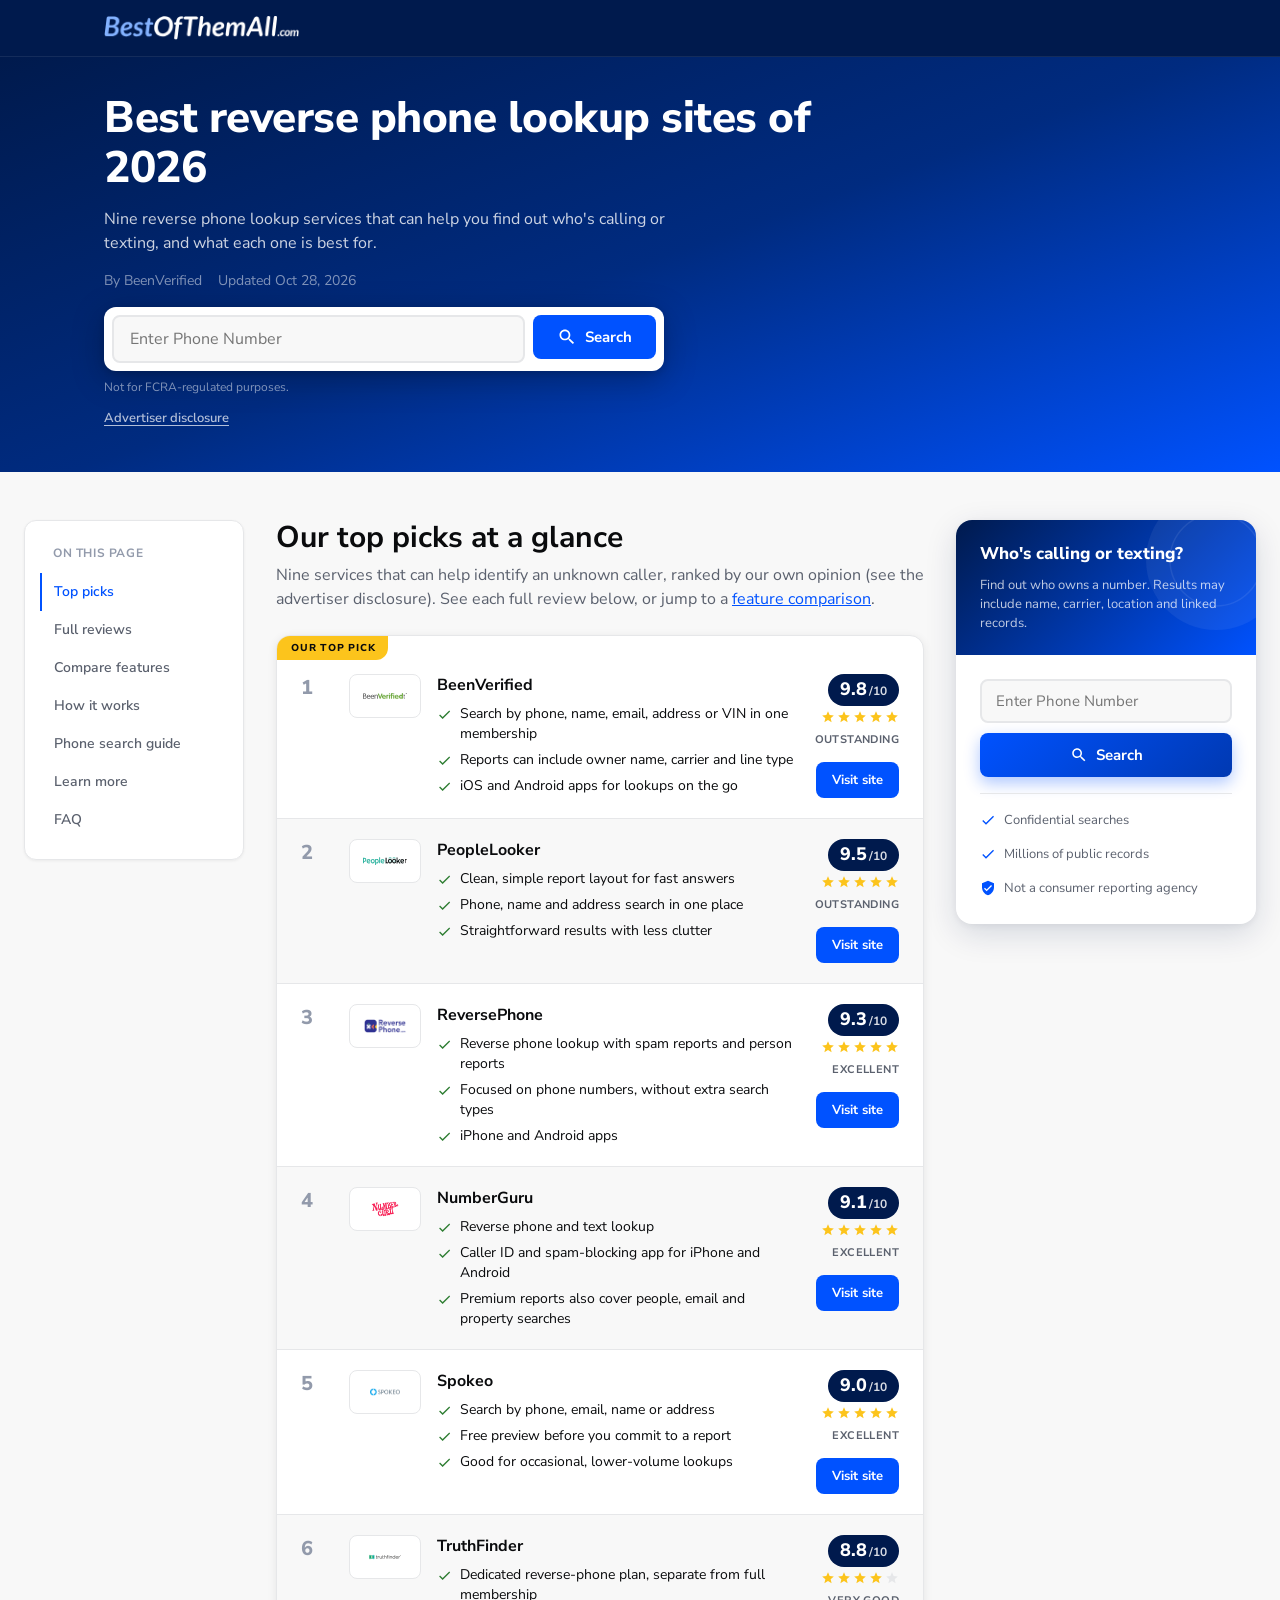
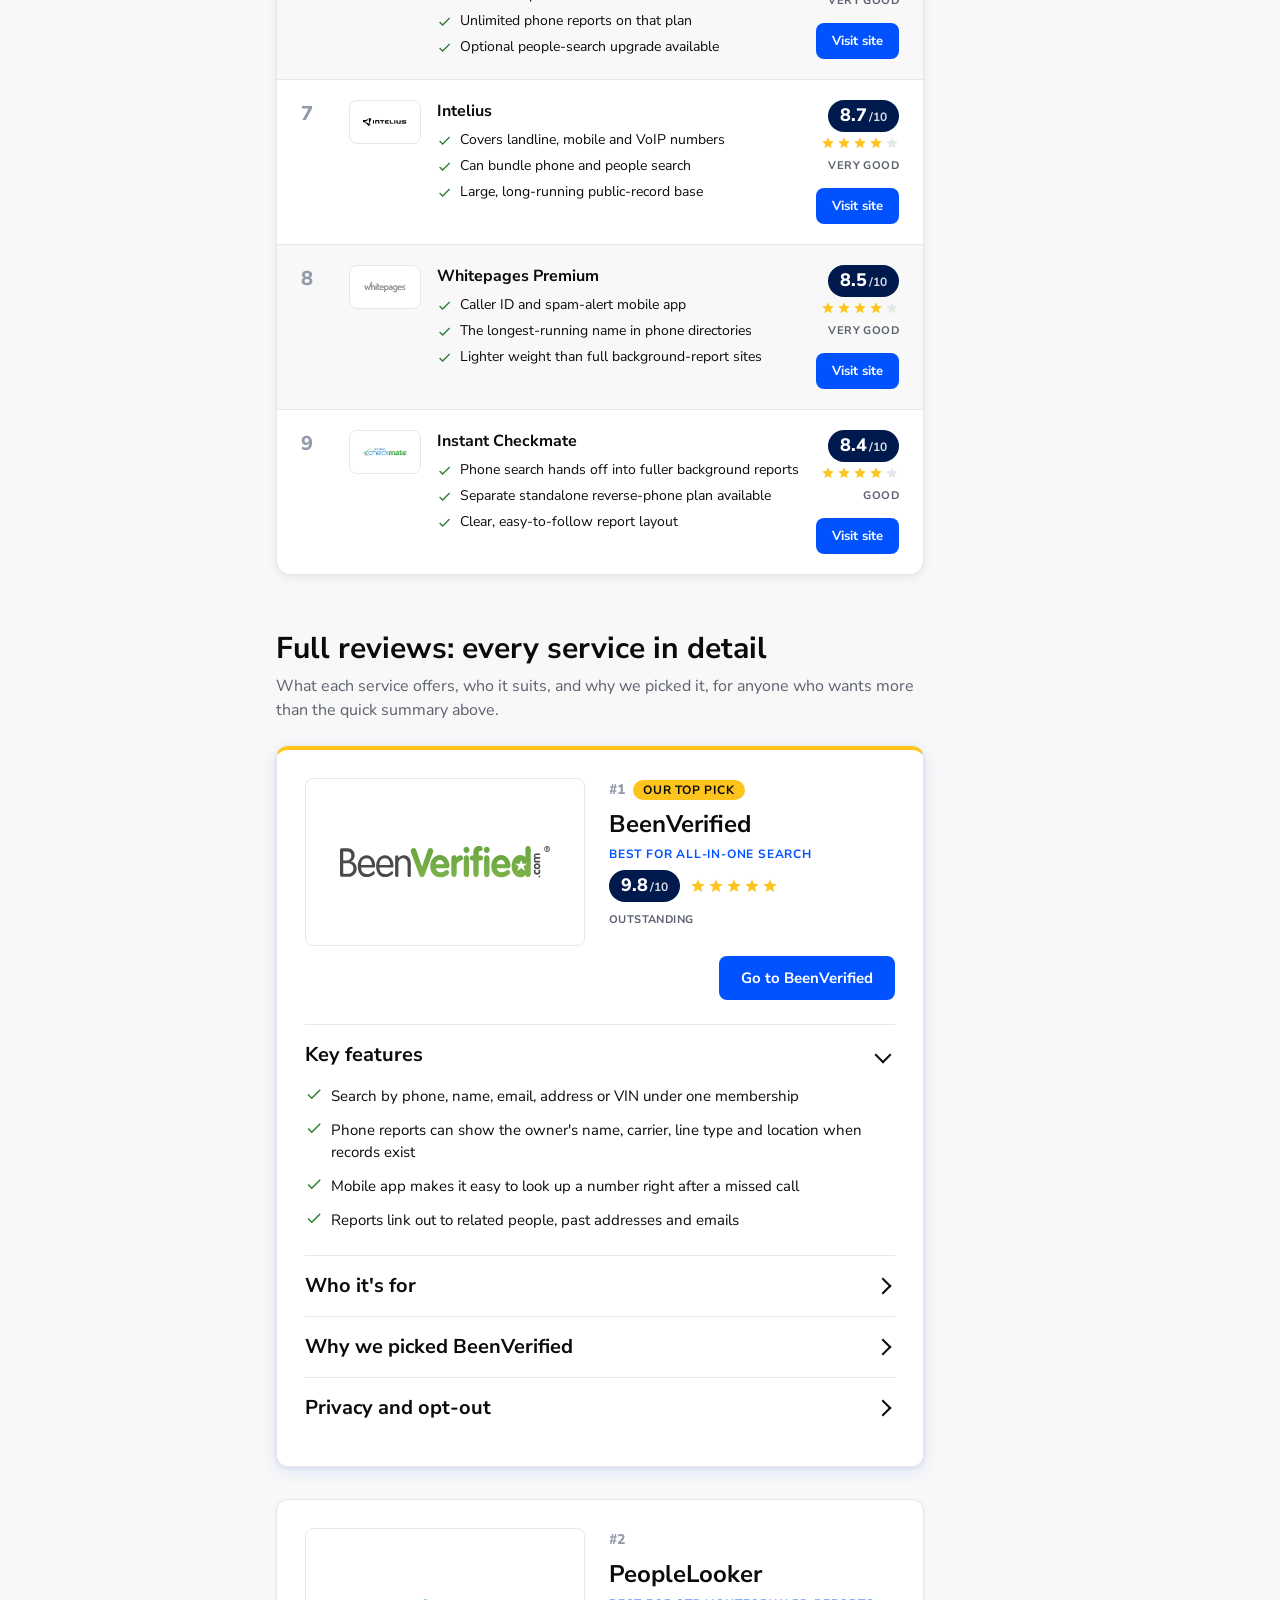
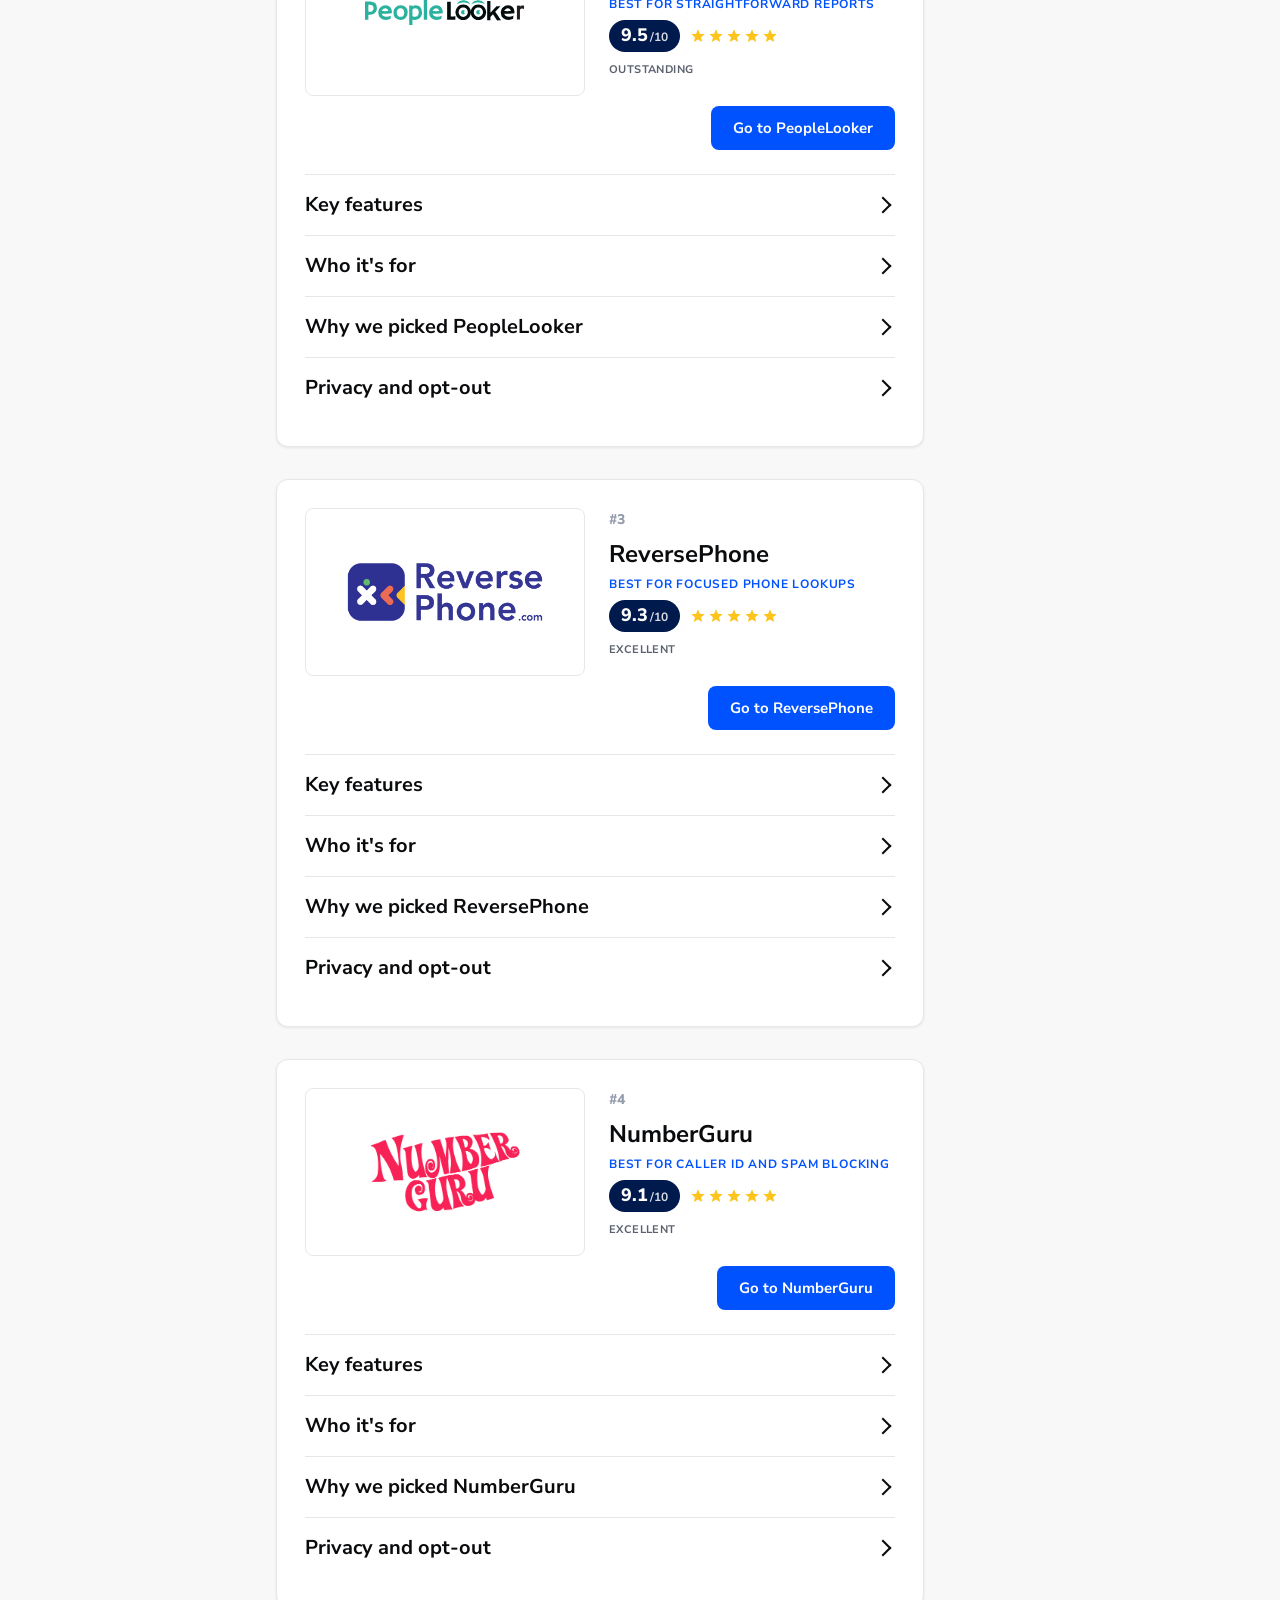
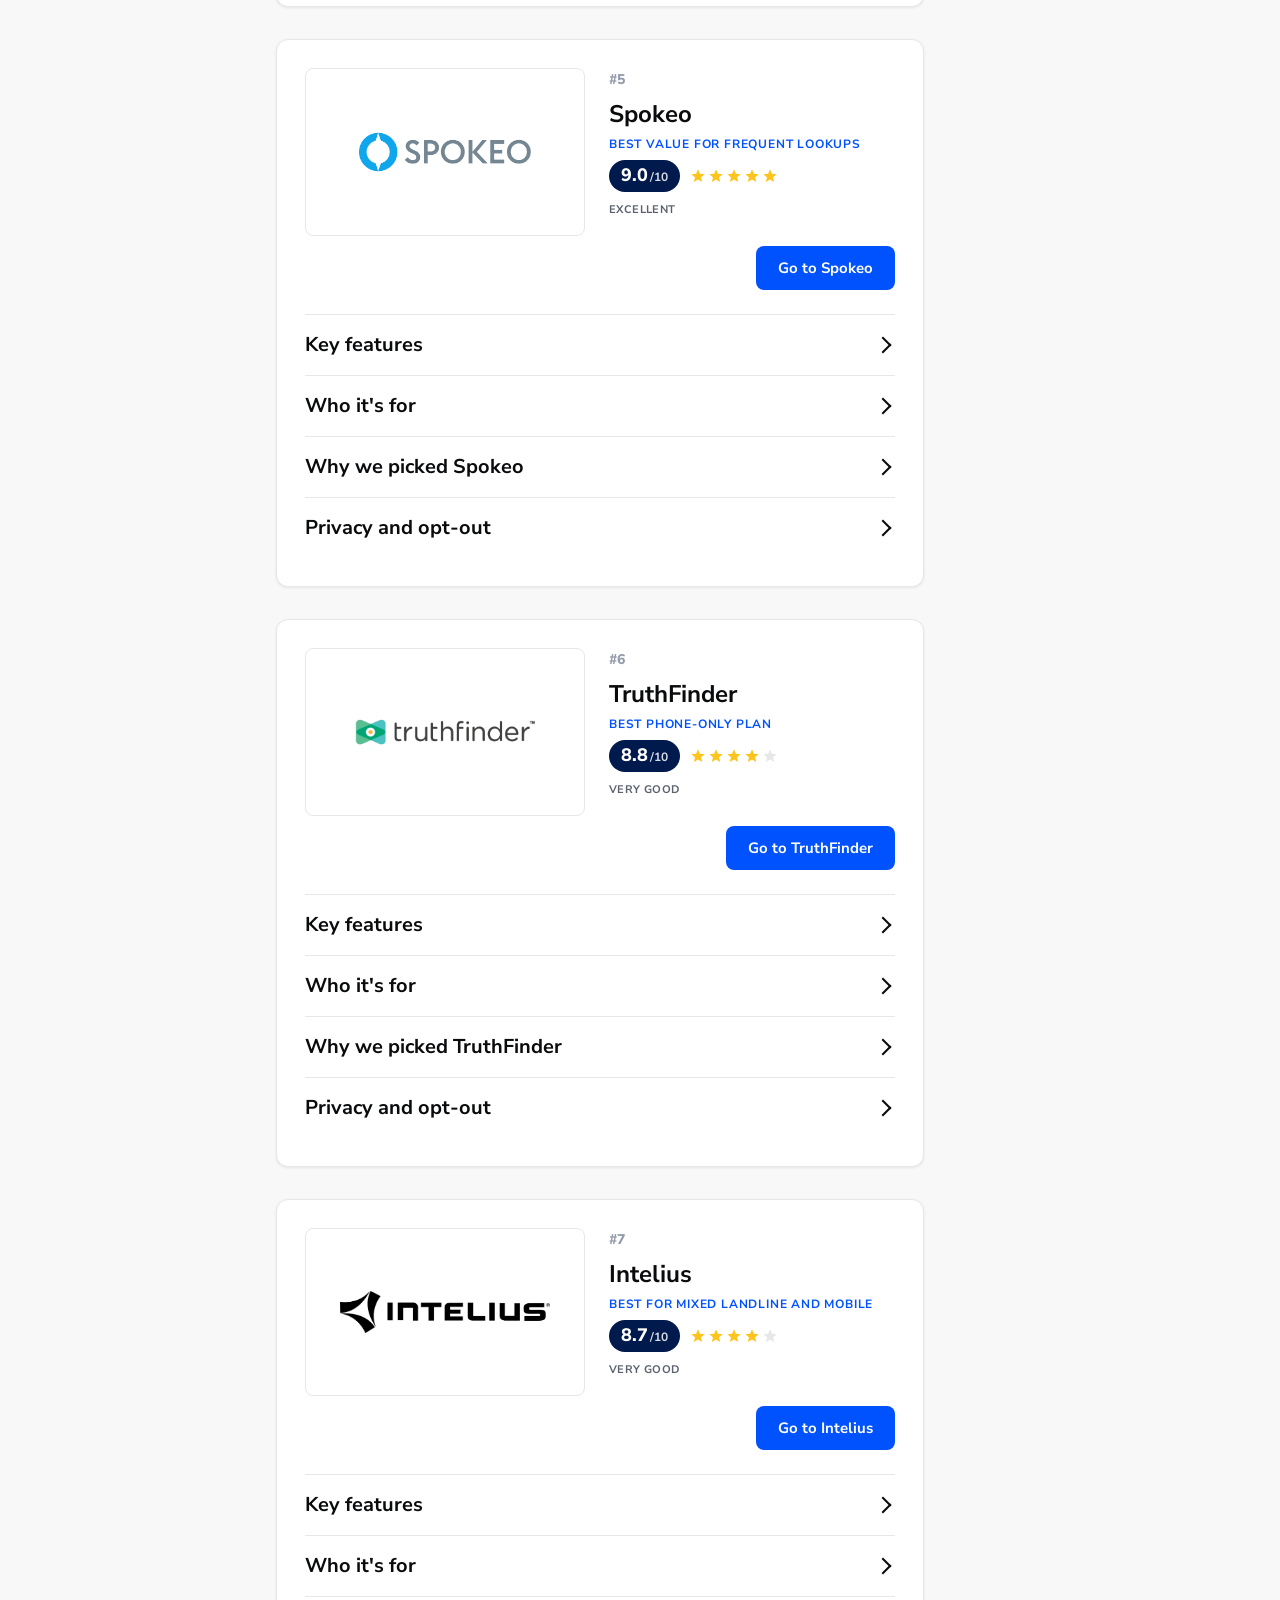
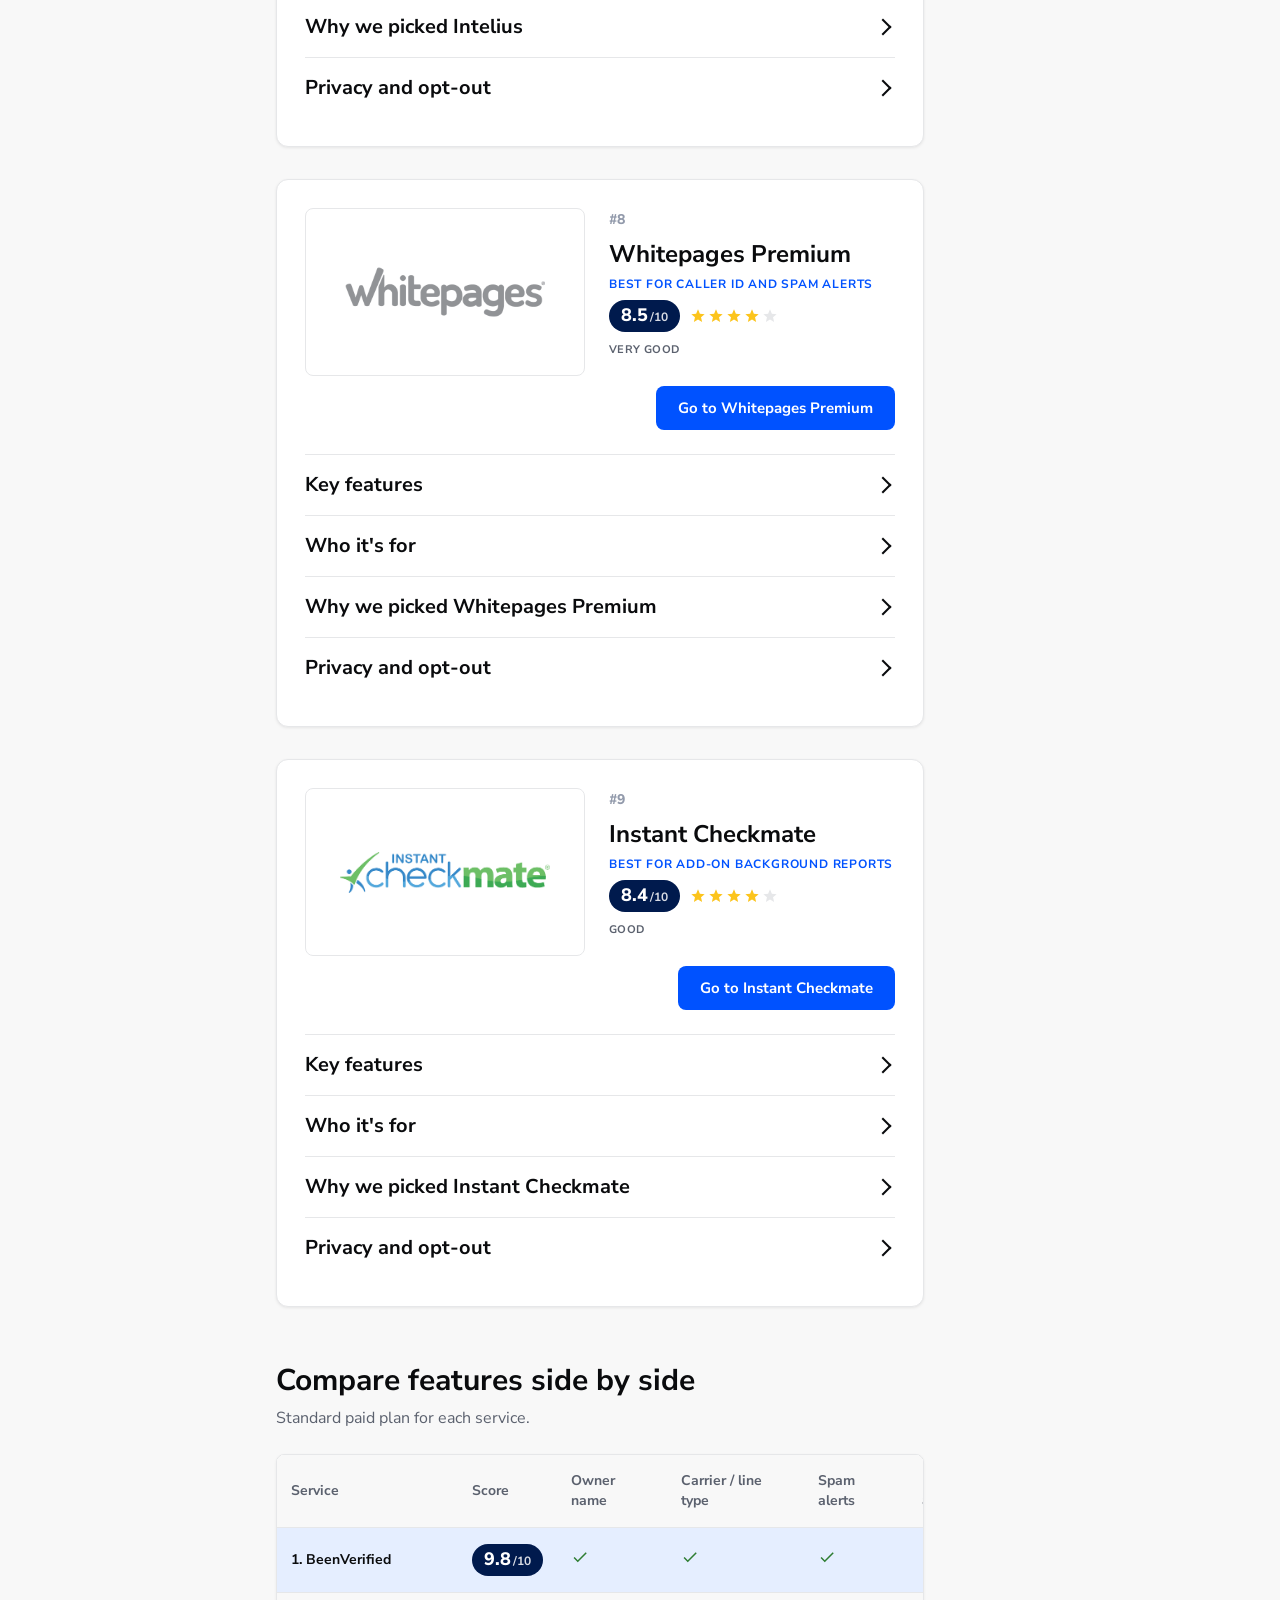
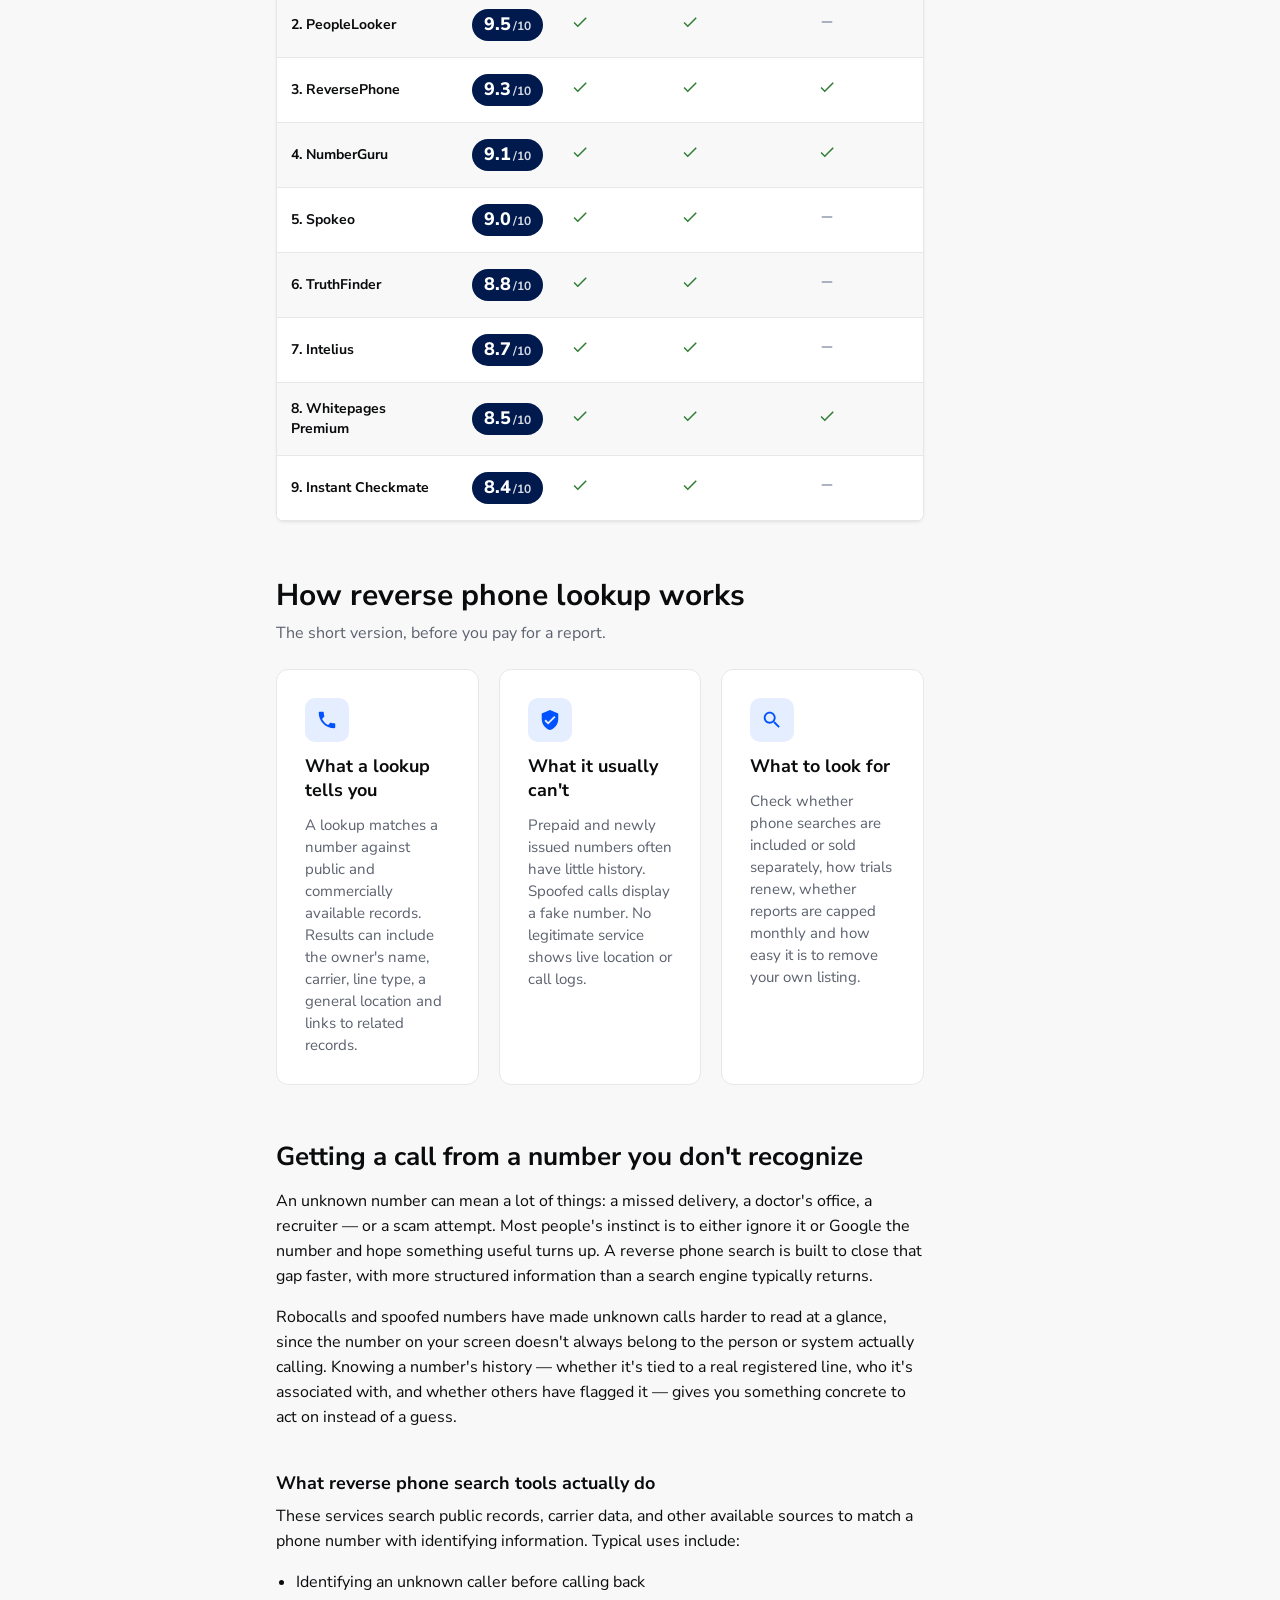
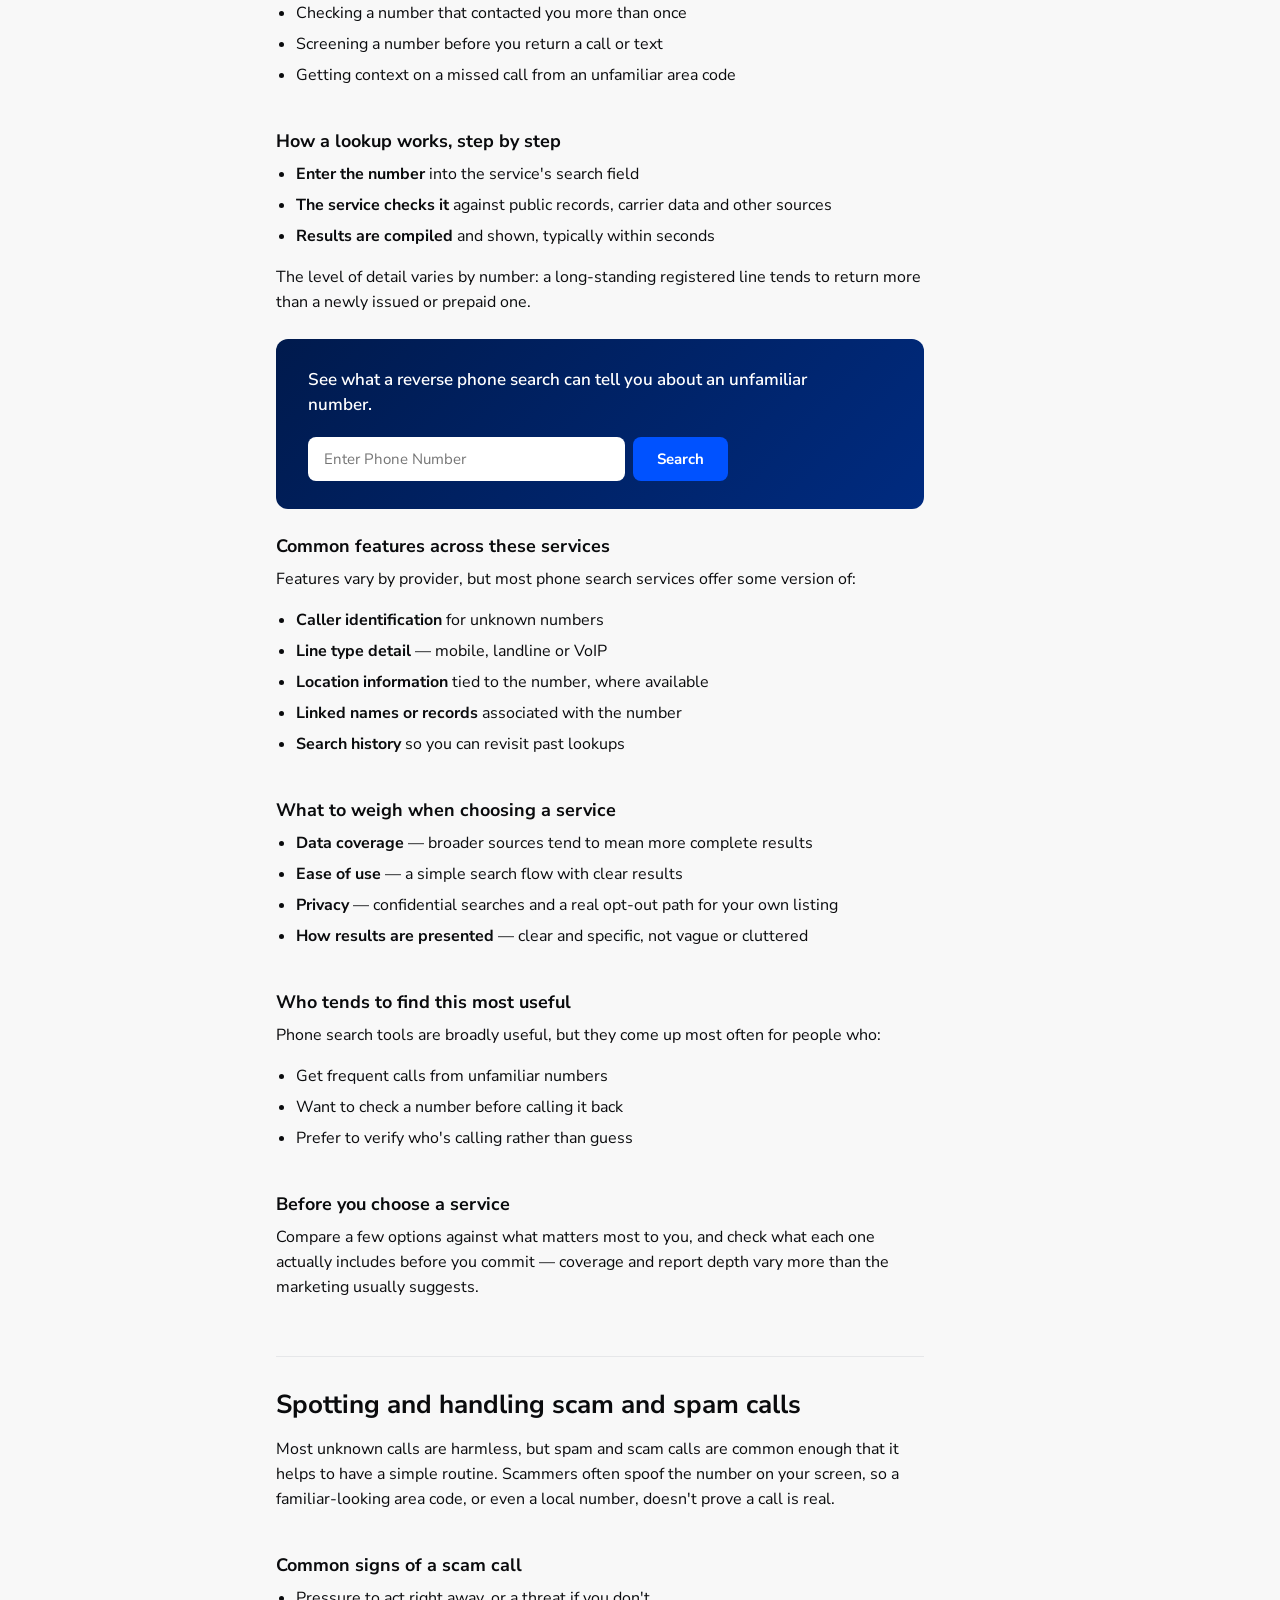
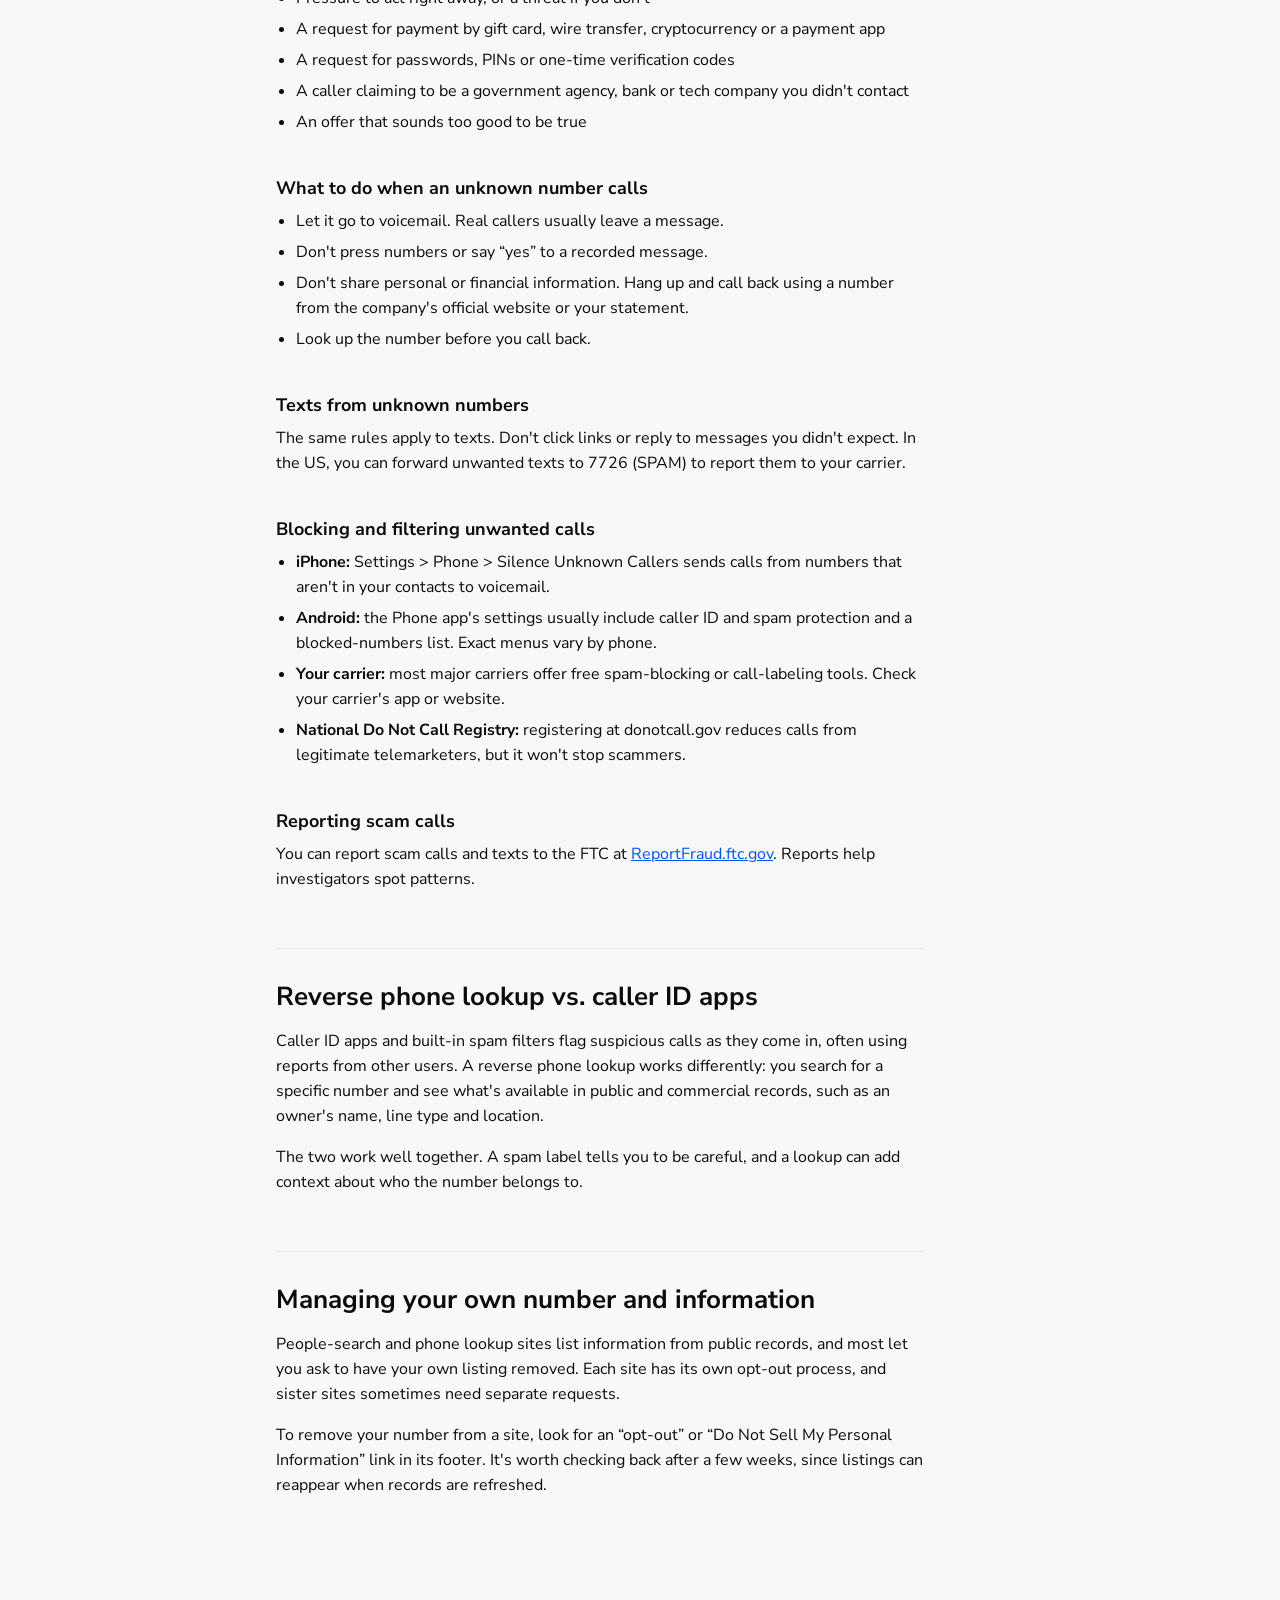
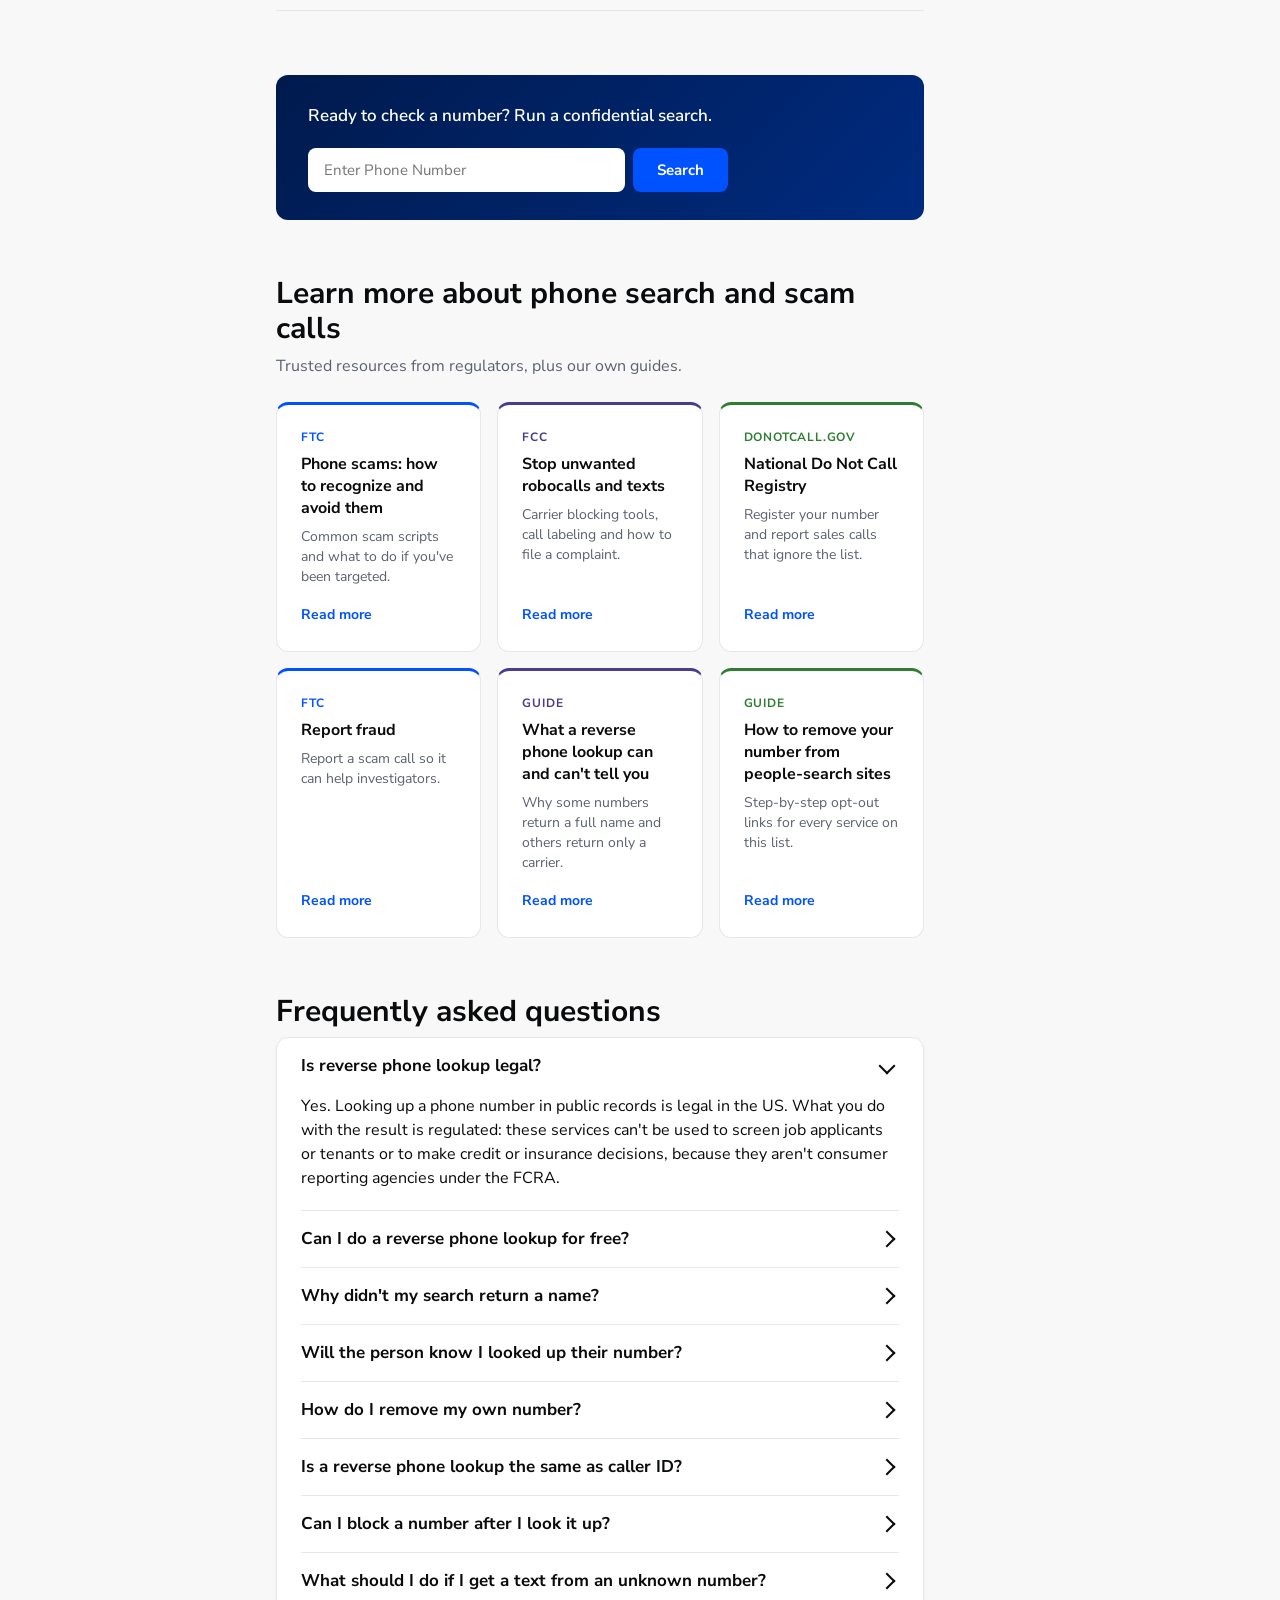
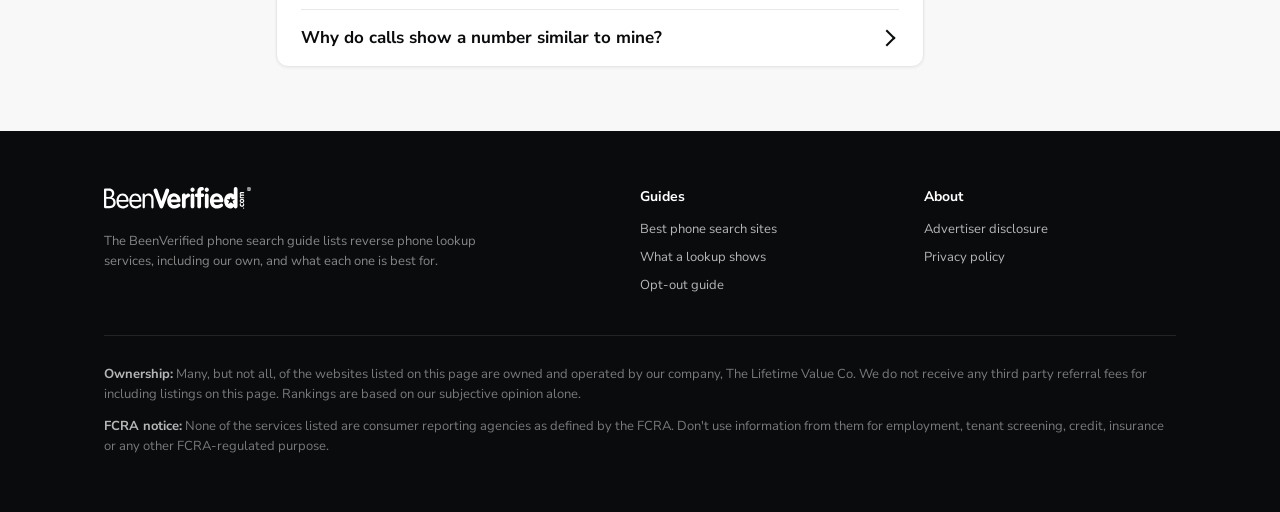
==== commit 4826fb4e: "Publish phone-search preview (from phone-search-rankings 158d1a1) Co-Authored-By: Claude Sonnet 5.5 " ====
--- a/index.html
+++ b/index.html
@@ -10,13 +10,13 @@
 <link rel="preconnect" href="https://fonts.gstatic.com" crossorigin>
 <link href="https://fonts.googleapis.com/css2?family=Nunito+Sans:wght@400;600;700;800&amp;display=swap" rel="stylesheet">
 <link rel="stylesheet" href="css/tokens.css?v=69221364">
-<link rel="stylesheet" href="css/page.css?v=ebd0cfd0">
+<link rel="stylesheet" href="css/page.css?v=7db96518">
 </head>
 <body>
 <div id="top">
 
 <header class="site-header">
-  <div class="wrap site-header-in"><img class="site-logo" src="assets/beenverified.svg" alt="BeenVerified phone search guide"></div>
+  <div class="wrap site-header-in"><img class="site-logo" src="assets/bestofthemall.png" alt="BestofThemAll"></div>
 </header>
 
 <section class="hero">
--- a/css/page.css
+++ b/css/page.css
@@ -165,7 +165,6 @@
 }
 .site-logo {
   height: 24px;
-  filter: brightness(0) invert(1);
 }
 
 .hero {
